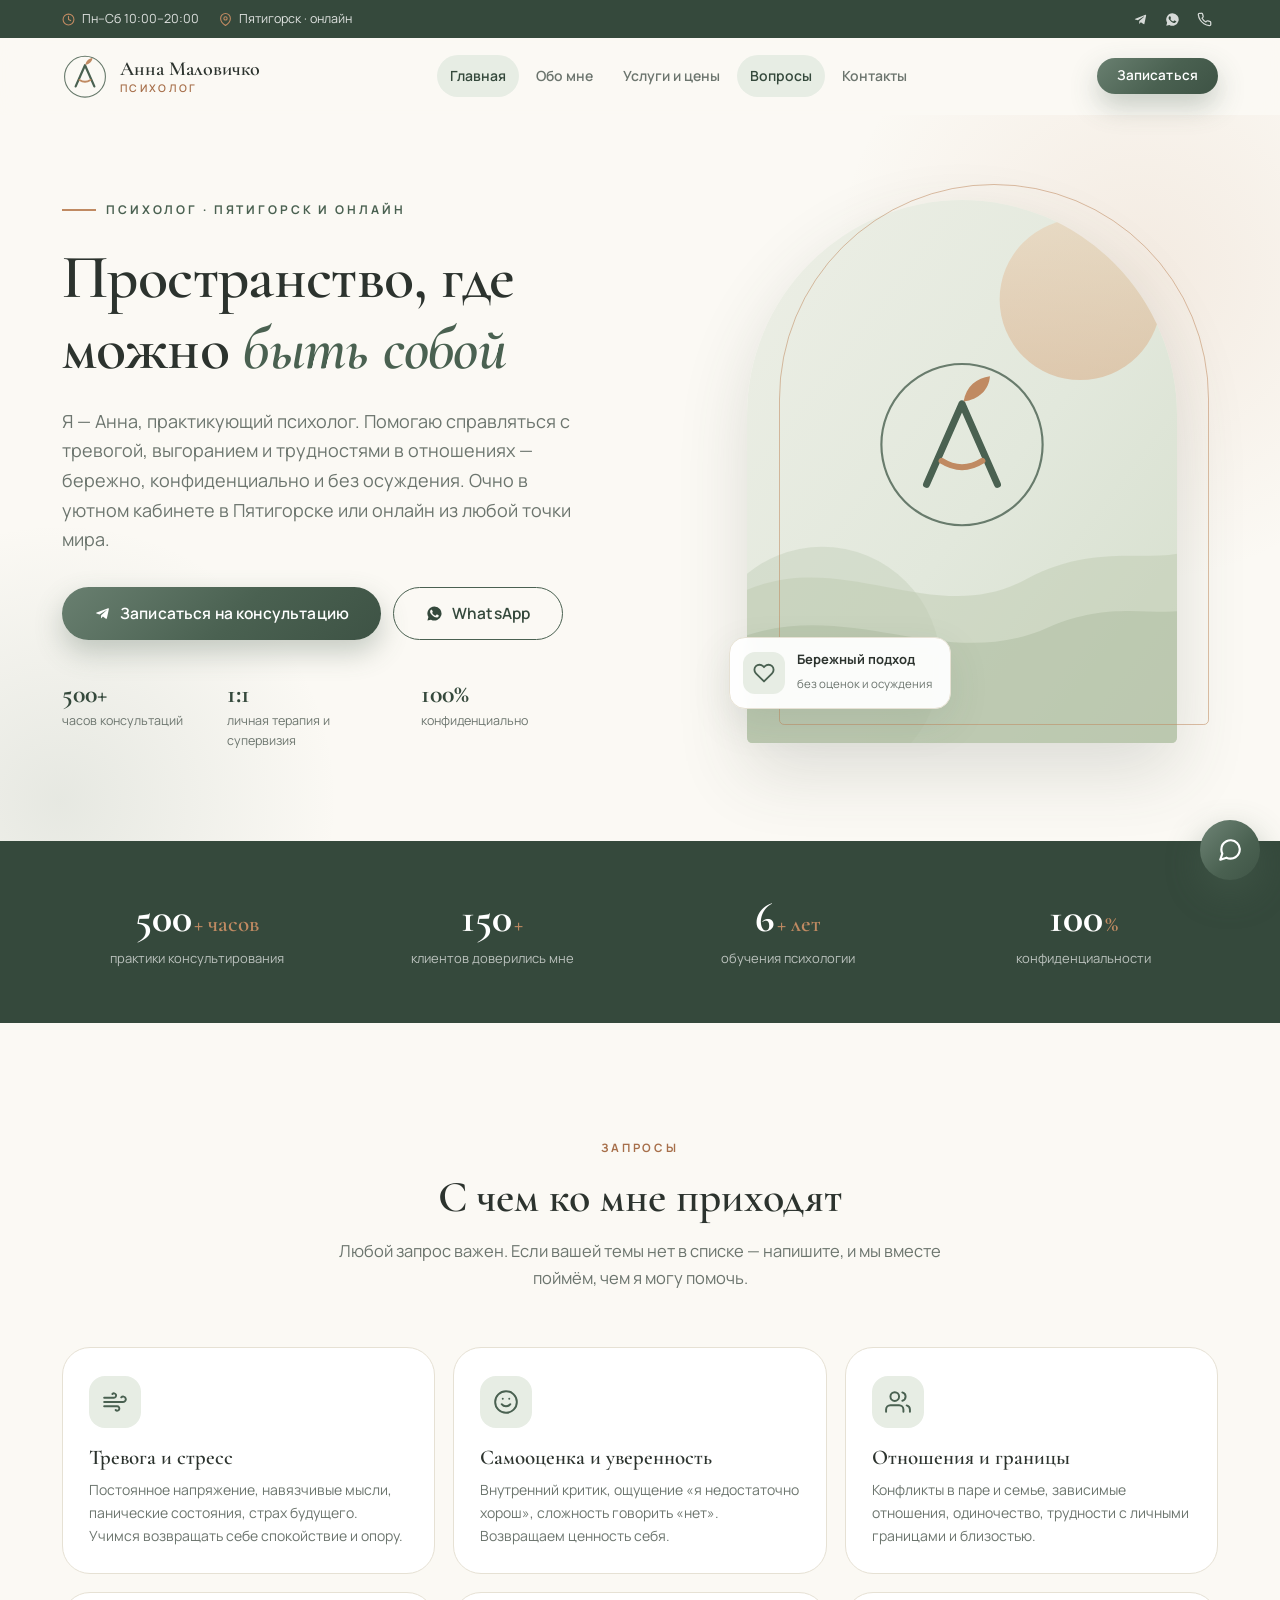
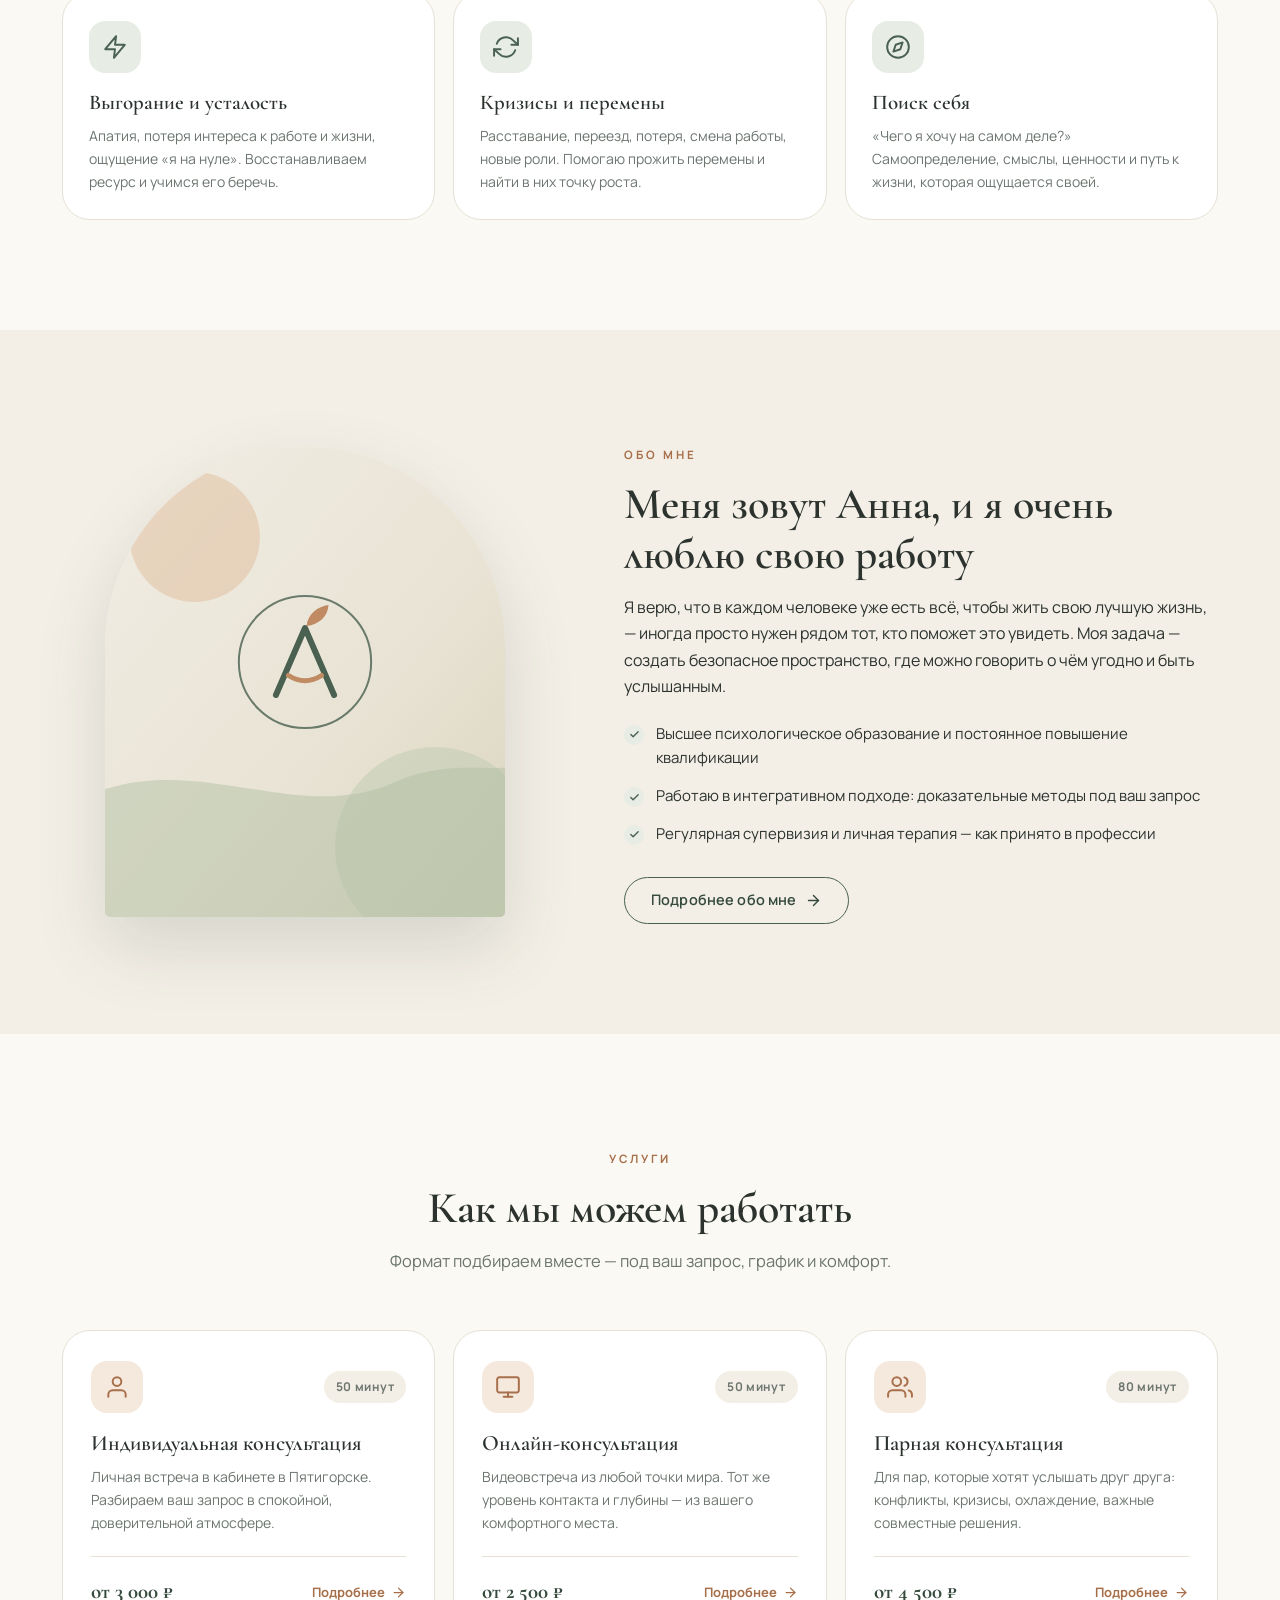
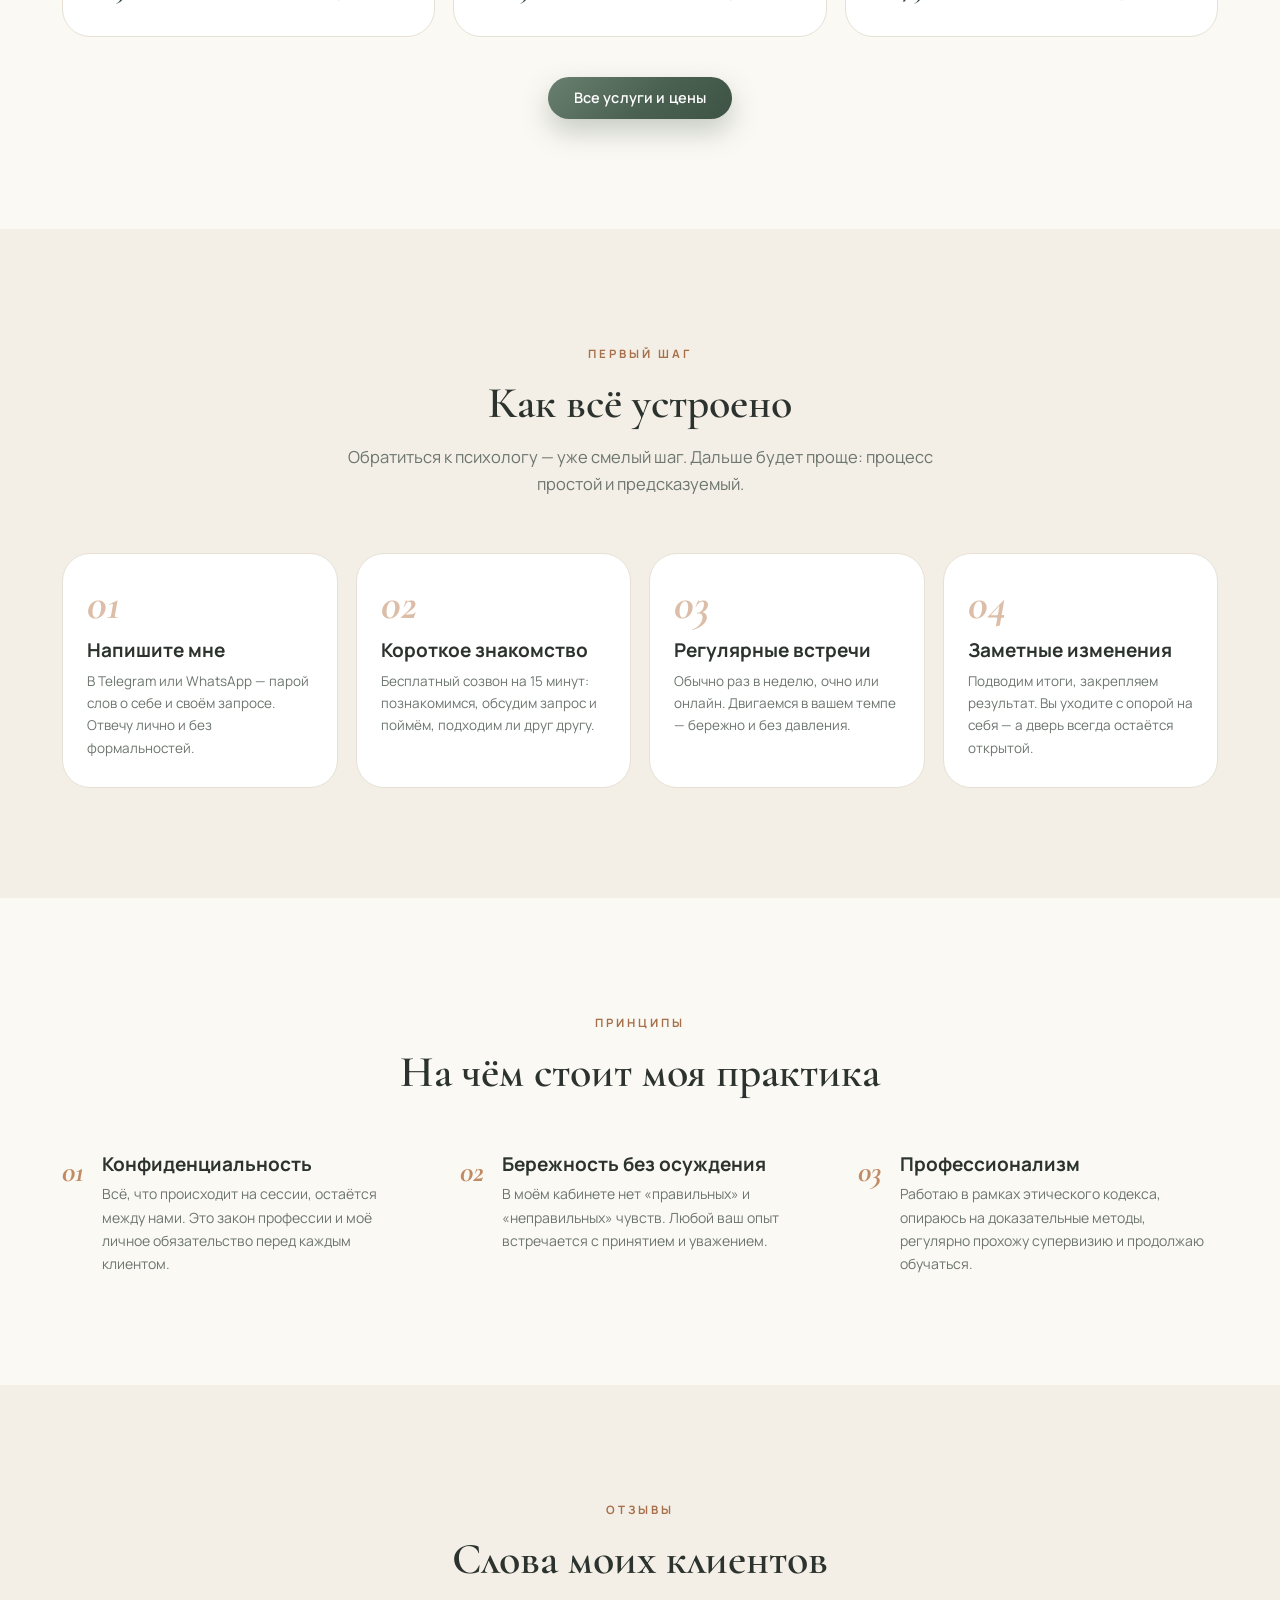
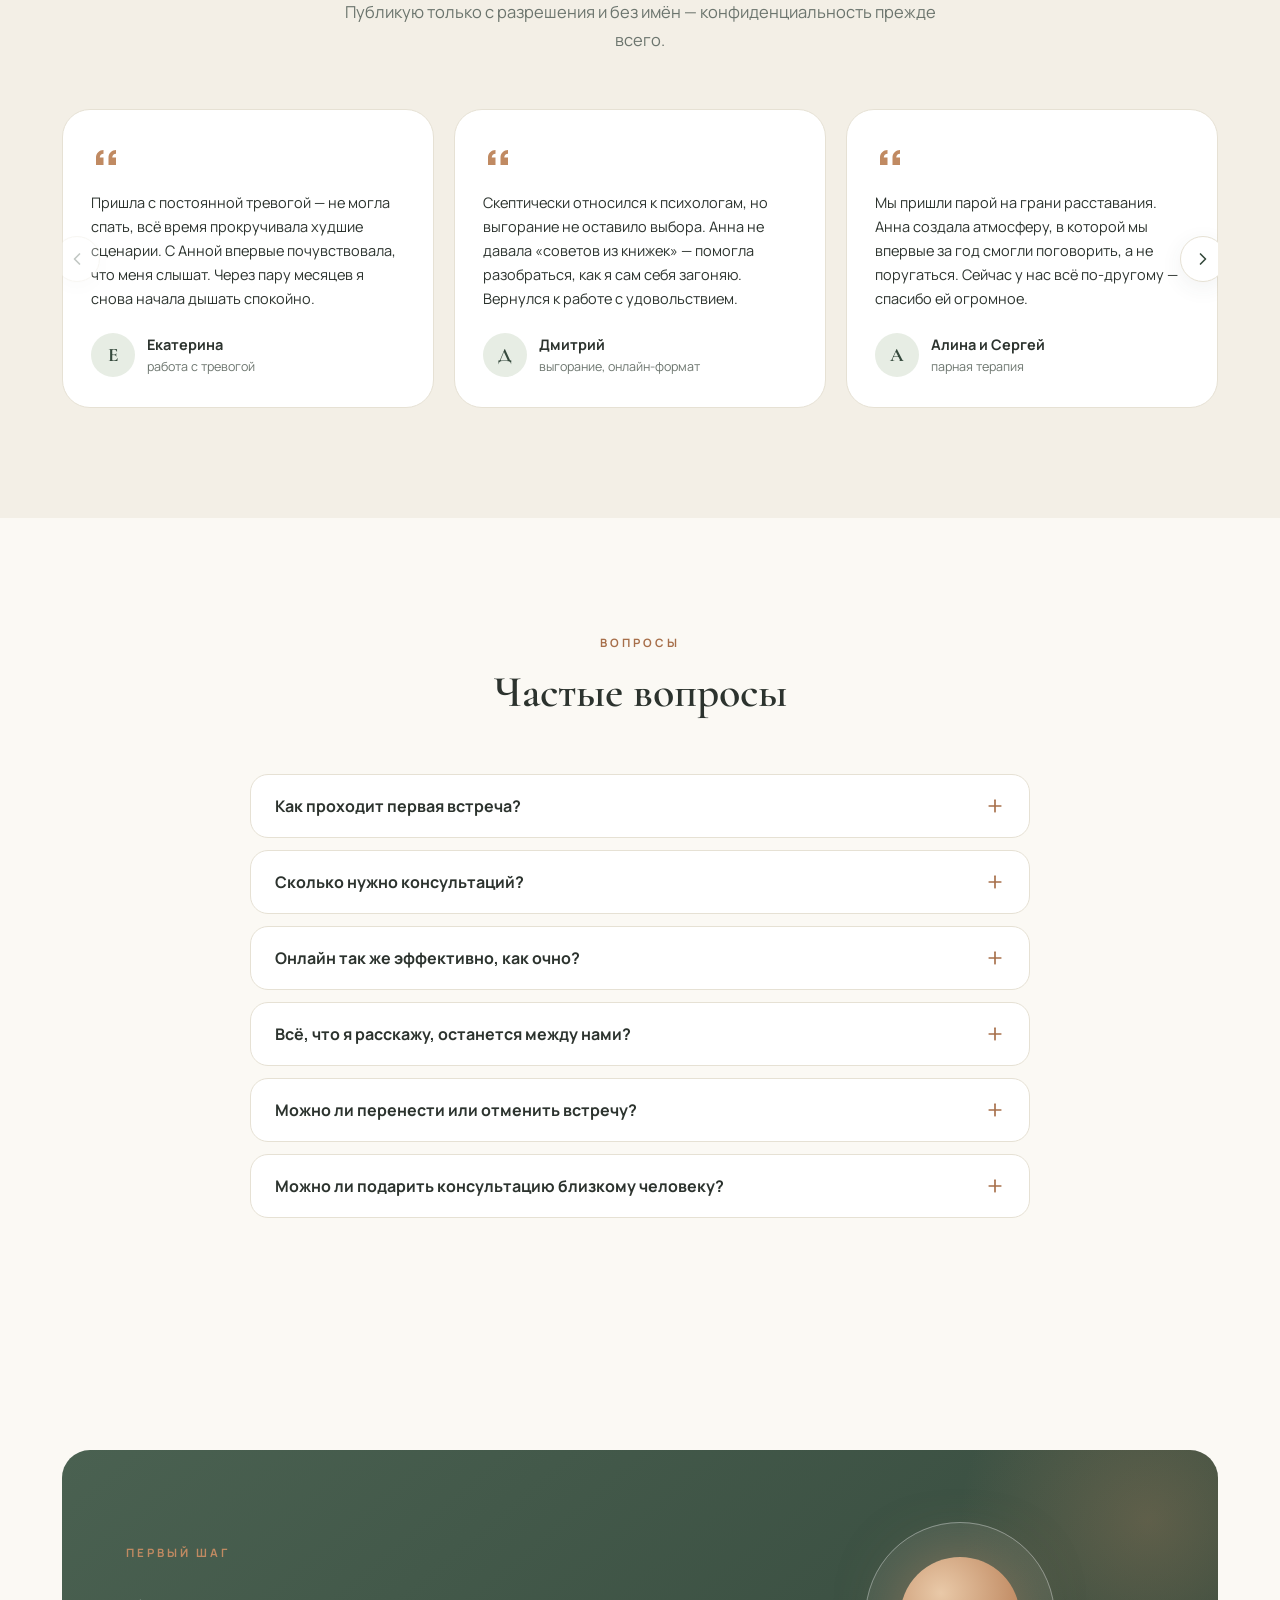
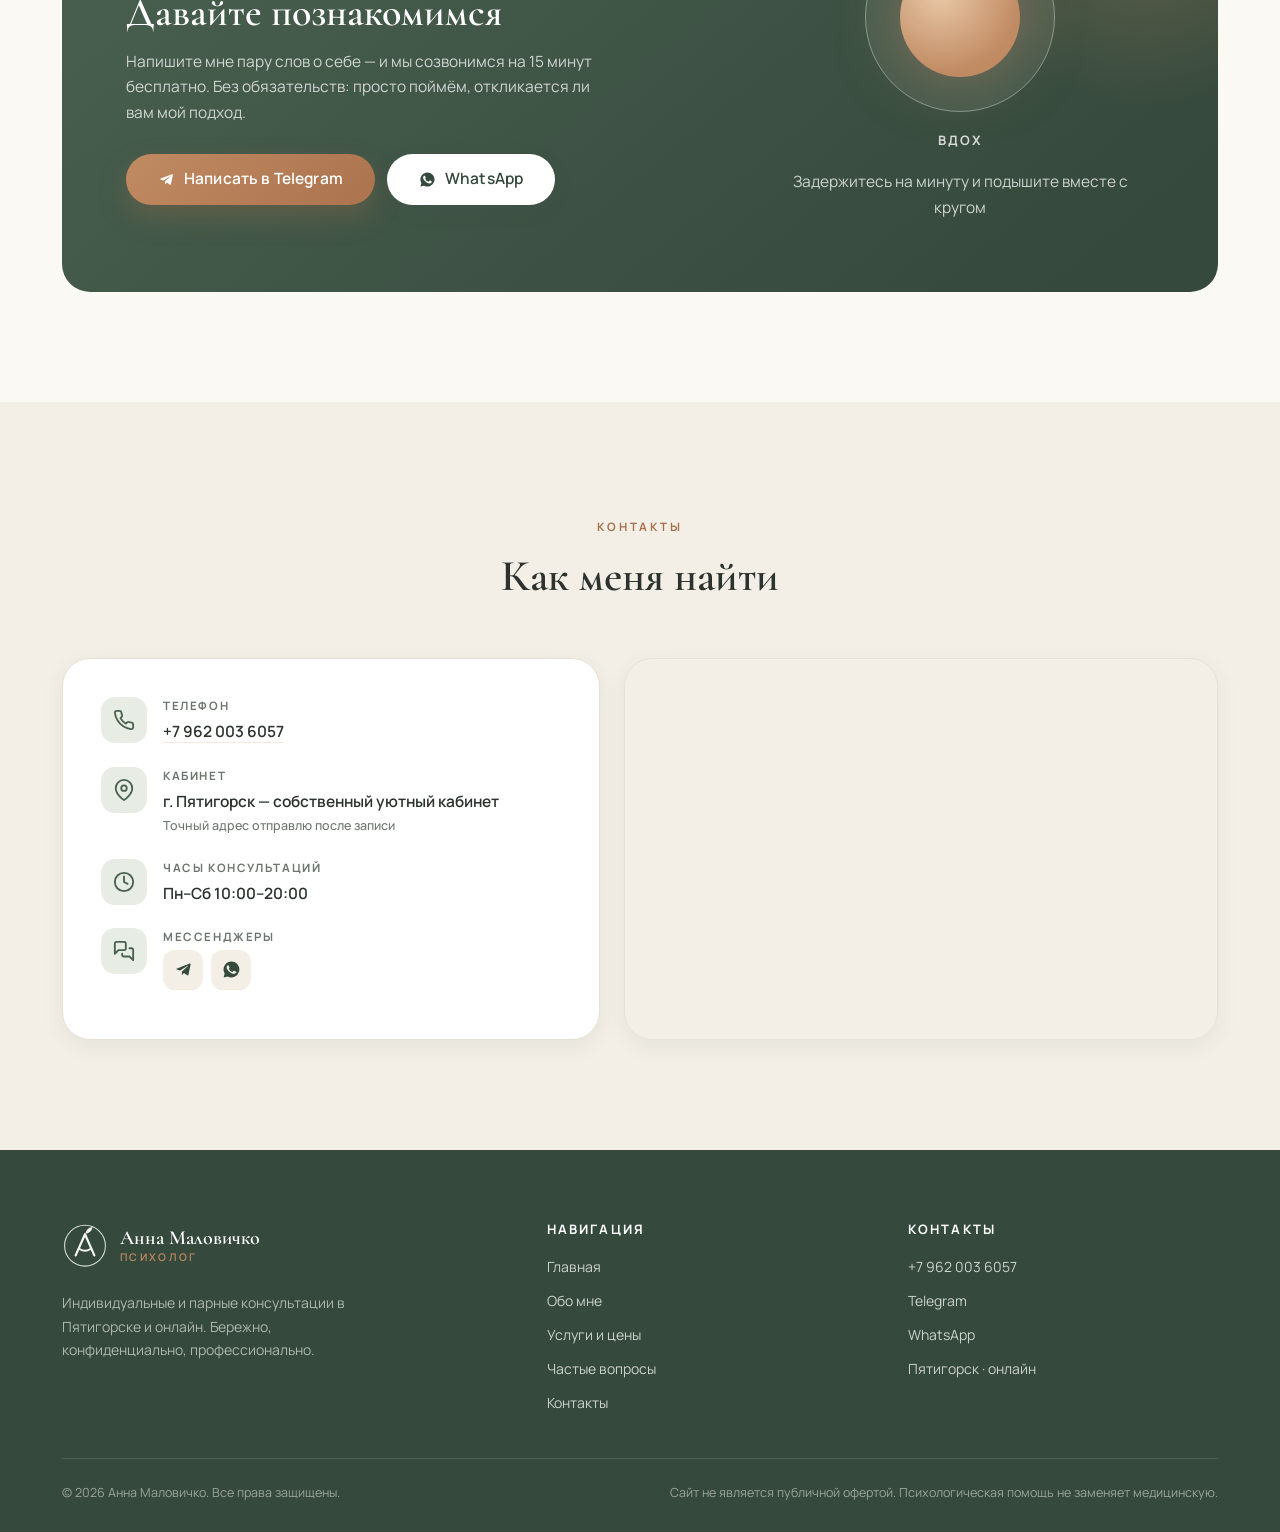
==== index.html @ d656ae67 "Сайт психолога Анны Маловичко: страницы, дизайн-система, подарочные сертификаты - Главная, «Обо мне»" ====
<!doctype html>
<html lang="ru">
<head>
  <meta charset="utf-8">
  <meta name="viewport" content="width=device-width, initial-scale=1, viewport-fit=cover">
  <meta name="theme-color" content="#35493C">
  <title>Анна Маловичко — психолог · Пятигорск и онлайн</title>
  <meta name="description" content="Психолог Анна Маловичко. Индивидуальные и парные консультации в Пятигорске и онлайн: тревога, стресс, самооценка, отношения, выгорание. Бережно, конфиденциально, без осуждения.">

  <link rel="icon" href="assets/img/logo-mark.svg" type="image/svg+xml">
  <link rel="apple-touch-icon" href="assets/img/logo-mark.svg">

  <meta property="og:type" content="website">
  <meta property="og:site_name" content="Анна Маловичко — психолог">
  <meta property="og:title" content="Анна Маловичко — психолог · Пятигорск и онлайн">
  <meta property="og:description" content="Пространство, где можно быть собой. Индивидуальные и парные консультации — очно в Пятигорске и онлайн.">
  <meta property="og:image" content="assets/img/og-cover.png">
  <meta property="og:locale" content="ru_RU">
  <meta name="twitter:card" content="summary_large_image">

  <link rel="preconnect" href="https://fonts.googleapis.com">
  <link rel="preconnect" href="https://fonts.gstatic.com" crossorigin>
  <link href="https://fonts.googleapis.com/css2?family=Cormorant+Garamond:ital,wght@0,400;0,500;0,600;0,700;1,500;1,600&family=Manrope:wght@400;500;600;700&display=swap" rel="stylesheet">

  <link rel="stylesheet" href="assets/css/styles.css">

  <script type="application/ld+json">
  {
    "@context": "https://schema.org",
    "@type": "Psychologist",
    "name": "Анна Маловичко — психолог",
    "description": "Психолог Анна Маловичко. Индивидуальные и парные консультации в Пятигорске и онлайн.",
    "telephone": "+79620036057",
    "address": { "@type": "PostalAddress", "addressLocality": "Пятигорск", "addressCountry": "RU" },
    "areaServed": ["Пятигорск", "Онлайн"],
    "sameAs": ["https://t.me/AnnaMalovichko"]
  }
  </script>
</head>
<body>

<!-- Topbar -->
<div class="topbar">
  <div class="container topbar__row">
    <div class="topbar__info">
      <span class="topbar__item">
        <svg viewBox="0 0 24 24" fill="none" stroke="currentColor" stroke-width="2" stroke-linecap="round" stroke-linejoin="round"><circle cx="12" cy="12" r="10"/><polyline points="12 6 12 12 16 14"/></svg>
        <span data-cfg="hours">Пн–Сб 10:00–20:00</span>
      </span>
      <span class="topbar__item">
        <svg viewBox="0 0 24 24" fill="none" stroke="currentColor" stroke-width="2" stroke-linecap="round" stroke-linejoin="round"><path d="M21 10c0 7-9 13-9 13S3 17 3 10a9 9 0 0 1 18 0z"/><circle cx="12" cy="10" r="3"/></svg>
        <span data-cfg="addressShort">Пятигорск · онлайн</span>
      </span>
    </div>
    <div class="topbar__socials">
      <a data-href="telegram" aria-label="Telegram" target="_blank" rel="noopener">
        <svg viewBox="0 0 24 24" fill="currentColor"><path d="M9.78 18.65l.28-4.23 7.68-6.92c.34-.31-.07-.46-.52-.19L7.74 13.3 3.64 12c-.88-.25-.89-.86.2-1.3l15.97-6.16c.73-.33 1.43.18 1.15 1.3l-2.72 12.81c-.19.91-.74 1.13-1.5.71L12.6 16.3l-1.99 1.93c-.23.23-.42.42-.83.42z"/></svg>
      </a>
      <a data-href="whatsapp" aria-label="WhatsApp" target="_blank" rel="noopener">
        <svg viewBox="0 0 24 24" fill="currentColor"><path d="M12 2a10 10 0 0 0-8.6 15.1L2 22l5-1.3A10 10 0 1 0 12 2zm5.4 14.1c-.2.7-1.3 1.3-1.9 1.4-.5.1-1.1.1-1.8-.1-.4-.1-1-.3-1.7-.6-2.9-1.3-4.8-4.2-5-4.4-.1-.2-1.2-1.6-1.2-3s.7-2.1 1-2.4c.2-.3.5-.3.7-.3h.5c.2 0 .4 0 .6.5.2.6.8 2 .9 2.1.1.2.1.3 0 .5-.1.2-.1.3-.3.5l-.4.5c-.1.1-.3.3-.1.6.2.3.8 1.3 1.7 2.1 1.2 1.1 2.2 1.4 2.5 1.5.3.2.5.1.7-.1.2-.2.8-.9 1-1.2.2-.3.4-.3.7-.2.3.1 1.9.9 2.2 1.1.3.2.5.2.6.4.1.1.1.7-.1 1.4z"/></svg>
      </a>
      <a data-href="phone" aria-label="Позвонить">
        <svg viewBox="0 0 24 24" fill="none" stroke="currentColor" stroke-width="2" stroke-linecap="round" stroke-linejoin="round"><path d="M22 16.92v3a2 2 0 0 1-2.18 2 19.79 19.79 0 0 1-8.63-3.07 19.5 19.5 0 0 1-6-6 19.79 19.79 0 0 1-3.07-8.67A2 2 0 0 1 4.11 2h3a2 2 0 0 1 2 1.72c.13.96.36 1.9.7 2.81a2 2 0 0 1-.45 2.11L8.09 9.91a16 16 0 0 0 6 6l1.27-1.27a2 2 0 0 1 2.11-.45c.91.34 1.85.57 2.81.7A2 2 0 0 1 22 16.92z"/></svg>
      </a>
    </div>
  </div>
</div>

<!-- Header -->
<header class="header">
  <div class="container header__row">
    <a class="brand" href="index.html" aria-label="Анна Маловичко — главная">
      <img class="brand__logo" src="assets/img/logo-mark.svg" alt="Логотип — монограмма А" width="46" height="46">
      <span class="brand__text">
        <span class="brand__name" data-cfg="psychologist.name">Анна Маловичко</span>
        <span class="brand__title" data-cfg="psychologist.title">Психолог</span>
      </span>
    </a>
    <nav class="nav" aria-label="Основная навигация">
      <a class="nav__link" href="index.html">Главная</a>
      <a class="nav__link" href="about.html">Обо мне</a>
      <a class="nav__link" href="services.html">Услуги и цены</a>
      <a class="nav__link" href="index.html#faq">Вопросы</a>
      <a class="nav__link" href="contacts.html">Контакты</a>
    </nav>
    <div class="header__cta">
      <a class="btn btn--primary btn--sm" data-href="telegram" target="_blank" rel="noopener">Записаться</a>
      <button class="burger" aria-label="Открыть меню" aria-expanded="false">
        <svg viewBox="0 0 24 24" fill="none" stroke="currentColor" stroke-width="2" stroke-linecap="round" stroke-linejoin="round"><line x1="3" y1="6" x2="21" y2="6"/><line x1="3" y1="12" x2="21" y2="12"/><line x1="3" y1="18" x2="21" y2="18"/></svg>
      </button>
    </div>
  </div>
</header>

<!-- Mobile menu -->
<aside class="mobile-menu" aria-label="Мобильное меню">
  <button class="mobile-menu__close" aria-label="Закрыть меню">
    <svg viewBox="0 0 24 24" fill="none" stroke="currentColor" stroke-width="2" stroke-linecap="round" stroke-linejoin="round"><line x1="18" y1="6" x2="6" y2="18"/><line x1="6" y1="6" x2="18" y2="18"/></svg>
  </button>
  <a class="mobile-menu__link" href="index.html">Главная <svg viewBox="0 0 24 24" fill="none" stroke="currentColor" stroke-width="2" stroke-linecap="round" stroke-linejoin="round"><polyline points="9 18 15 12 9 6"/></svg></a>
  <a class="mobile-menu__link" href="about.html">Обо мне <svg viewBox="0 0 24 24" fill="none" stroke="currentColor" stroke-width="2" stroke-linecap="round" stroke-linejoin="round"><polyline points="9 18 15 12 9 6"/></svg></a>
  <a class="mobile-menu__link" href="services.html">Услуги и цены <svg viewBox="0 0 24 24" fill="none" stroke="currentColor" stroke-width="2" stroke-linecap="round" stroke-linejoin="round"><polyline points="9 18 15 12 9 6"/></svg></a>
  <a class="mobile-menu__link" href="index.html#faq">Вопросы <svg viewBox="0 0 24 24" fill="none" stroke="currentColor" stroke-width="2" stroke-linecap="round" stroke-linejoin="round"><polyline points="9 18 15 12 9 6"/></svg></a>
  <a class="mobile-menu__link" href="contacts.html">Контакты <svg viewBox="0 0 24 24" fill="none" stroke="currentColor" stroke-width="2" stroke-linecap="round" stroke-linejoin="round"><polyline points="9 18 15 12 9 6"/></svg></a>
  <div class="mobile-menu__actions">
    <a class="btn btn--primary" data-href="telegram" target="_blank" rel="noopener">Написать в Telegram</a>
    <a class="btn btn--ghost" data-href="whatsapp" target="_blank" rel="noopener">Написать в WhatsApp</a>
  </div>
</aside>

<!-- HERO -->
<section class="hero">
  <div class="container hero__grid">
    <div class="hero__content reveal">
      <span class="hero__eyebrow">Психолог · Пятигорск и онлайн</span>
      <h1 class="hero__title">Пространство, где можно <em>быть собой</em></h1>
      <p class="hero__lead">Я — Анна, практикующий психолог. Помогаю справляться с тревогой, выгоранием и трудностями в отношениях — бережно, конфиденциально и без осуждения. Очно в уютном кабинете в Пятигорске или онлайн из любой точки мира.</p>
      <div class="hero__actions">
        <a class="btn btn--primary btn--lg" data-href="telegram" target="_blank" rel="noopener">
          <svg class="btn__icon" viewBox="0 0 24 24" fill="currentColor"><path d="M9.78 18.65l.28-4.23 7.68-6.92c.34-.31-.07-.46-.52-.19L7.74 13.3 3.64 12c-.88-.25-.89-.86.2-1.3l15.97-6.16c.73-.33 1.43.18 1.15 1.3l-2.72 12.81c-.19.91-.74 1.13-1.5.71L12.6 16.3l-1.99 1.93c-.23.23-.42.42-.83.42z"/></svg>
          Записаться на консультацию
        </a>
        <a class="btn btn--ghost btn--lg" data-href="whatsapp" target="_blank" rel="noopener">
          <svg class="btn__icon" viewBox="0 0 24 24" fill="currentColor"><path d="M12 2a10 10 0 0 0-8.6 15.1L2 22l5-1.3A10 10 0 1 0 12 2zm5.4 14.1c-.2.7-1.3 1.3-1.9 1.4-.5.1-1.1.1-1.8-.1-.4-.1-1-.3-1.7-.6-2.9-1.3-4.8-4.2-5-4.4-.1-.2-1.2-1.6-1.2-3s.7-2.1 1-2.4c.2-.3.5-.3.7-.3h.5c.2 0 .4 0 .6.5.2.6.8 2 .9 2.1.1.2.1.3 0 .5-.1.2-.1.3-.3.5l-.4.5c-.1.1-.3.3-.1.6.2.3.8 1.3 1.7 2.1 1.2 1.1 2.2 1.4 2.5 1.5.3.2.5.1.7-.1.2-.2.8-.9 1-1.2.2-.3.4-.3.7-.2.3.1 1.9.9 2.2 1.1.3.2.5.2.6.4.1.1.1.7-.1 1.4z"/></svg>
          WhatsApp
        </a>
      </div>
      <div class="hero__props">
        <div class="hero__prop"><strong>500+</strong><span>часов консультаций</span></div>
        <div class="hero__prop"><strong>1:1</strong><span>личная терапия и супервизия</span></div>
        <div class="hero__prop"><strong>100%</strong><span>конфиденциально</span></div>
      </div>
    </div>
    <div class="hero__photo reveal reveal--delay-2">
      <img src="assets/img/anna/hero.jpg" onerror="this.onerror=null;this.src='assets/img/anna/hero.svg'" alt="Психолог Анна Маловичко" loading="eager" fetchpriority="high" decoding="async">
      <div class="hero__badge">
        <span class="hero__badge-icon">
          <svg viewBox="0 0 24 24" fill="none" stroke="currentColor" stroke-width="2" stroke-linecap="round" stroke-linejoin="round"><path d="M20.84 4.61a5.5 5.5 0 0 0-7.78 0L12 5.67l-1.06-1.06a5.5 5.5 0 0 0-7.78 7.78l1.06 1.06L12 21.23l7.78-7.78 1.06-1.06a5.5 5.5 0 0 0 0-7.78z"/></svg>
        </span>
        <span class="hero__badge-text">
          <strong>Бережный подход</strong>
          <span>без оценок и осуждения</span>
        </span>
      </div>
    </div>
  </div>
</section>

<!-- Trust strip -->
<section class="trust">
  <div class="container trust__grid">
    <div class="trust__item reveal">
      <div class="trust__num"><span data-counter="500">0</span><small>+ часов</small></div>
      <div class="trust__label">практики консультирования</div>
    </div>
    <div class="trust__item reveal reveal--delay-1">
      <div class="trust__num"><span data-counter="150">0</span><small>+</small></div>
      <div class="trust__label">клиентов доверились мне</div>
    </div>
    <div class="trust__item reveal reveal--delay-2">
      <div class="trust__num"><span data-counter="6">0</span><small>+ лет</small></div>
      <div class="trust__label">обучения психологии</div>
    </div>
    <div class="trust__item reveal reveal--delay-3">
      <div class="trust__num"><span data-counter="100">0</span><small>%</small></div>
      <div class="trust__label">конфиденциальности</div>
    </div>
  </div>
</section>

<!-- С чем я работаю -->
<section class="section">
  <div class="container">
    <div class="section__head reveal">
      <span class="section__eyebrow">Запросы</span>
      <h2 class="section__title">С чем ко мне приходят</h2>
      <p class="section__lead">Любой запрос важен. Если вашей темы нет в списке — напишите, и мы вместе поймём, чем я могу помочь.</p>
    </div>
    <div class="topics">
      <div class="topic-card reveal">
        <span class="topic-card__icon">
          <svg viewBox="0 0 24 24" fill="none" stroke="currentColor" stroke-width="1.8" stroke-linecap="round" stroke-linejoin="round"><path d="M9.59 4.59A2 2 0 1 1 11 8H2m10.59 11.41A2 2 0 1 0 14 16H2m15.73-8.27A2.5 2.5 0 1 1 19.5 12H2"/></svg>
        </span>
        <h3 class="topic-card__title">Тревога и стресс</h3>
        <p class="topic-card__text">Постоянное напряжение, навязчивые мысли, панические состояния, страх будущего. Учимся возвращать себе спокойствие и опору.</p>
      </div>
      <div class="topic-card reveal reveal--delay-1">
        <span class="topic-card__icon">
          <svg viewBox="0 0 24 24" fill="none" stroke="currentColor" stroke-width="1.8" stroke-linecap="round" stroke-linejoin="round"><circle cx="12" cy="12" r="10"/><path d="M8 14s1.5 2 4 2 4-2 4-2"/><line x1="9" y1="9" x2="9.01" y2="9"/><line x1="15" y1="9" x2="15.01" y2="9"/></svg>
        </span>
        <h3 class="topic-card__title">Самооценка и уверенность</h3>
        <p class="topic-card__text">Внутренний критик, ощущение «я недостаточно хорош», сложность говорить «нет». Возвращаем ценность себя.</p>
      </div>
      <div class="topic-card reveal reveal--delay-2">
        <span class="topic-card__icon">
          <svg viewBox="0 0 24 24" fill="none" stroke="currentColor" stroke-width="1.8" stroke-linecap="round" stroke-linejoin="round"><path d="M17 21v-2a4 4 0 0 0-4-4H5a4 4 0 0 0-4 4v2"/><circle cx="9" cy="7" r="4"/><path d="M23 21v-2a4 4 0 0 0-3-3.87"/><path d="M16 3.13a4 4 0 0 1 0 7.75"/></svg>
        </span>
        <h3 class="topic-card__title">Отношения и границы</h3>
        <p class="topic-card__text">Конфликты в паре и семье, зависимые отношения, одиночество, трудности с личными границами и близостью.</p>
      </div>
      <div class="topic-card reveal">
        <span class="topic-card__icon">
          <svg viewBox="0 0 24 24" fill="none" stroke="currentColor" stroke-width="1.8" stroke-linecap="round" stroke-linejoin="round"><path d="M13 2 3 14h9l-1 8 10-12h-9l1-8z"/></svg>
        </span>
        <h3 class="topic-card__title">Выгорание и усталость</h3>
        <p class="topic-card__text">Апатия, потеря интереса к работе и жизни, ощущение «я на нуле». Восстанавливаем ресурс и учимся его беречь.</p>
      </div>
      <div class="topic-card reveal reveal--delay-1">
        <span class="topic-card__icon">
          <svg viewBox="0 0 24 24" fill="none" stroke="currentColor" stroke-width="1.8" stroke-linecap="round" stroke-linejoin="round"><polyline points="23 4 23 10 17 10"/><polyline points="1 20 1 14 7 14"/><path d="M3.51 9a9 9 0 0 1 14.85-3.36L23 10M1 14l4.64 4.36A9 9 0 0 0 20.49 15"/></svg>
        </span>
        <h3 class="topic-card__title">Кризисы и перемены</h3>
        <p class="topic-card__text">Расставание, переезд, потеря, смена работы, новые роли. Помогаю прожить перемены и найти в них точку роста.</p>
      </div>
      <div class="topic-card reveal reveal--delay-2">
        <span class="topic-card__icon">
          <svg viewBox="0 0 24 24" fill="none" stroke="currentColor" stroke-width="1.8" stroke-linecap="round" stroke-linejoin="round"><circle cx="12" cy="12" r="10"/><polygon points="16.24 7.76 14.12 14.12 7.76 16.24 9.88 9.88 16.24 7.76"/></svg>
        </span>
        <h3 class="topic-card__title">Поиск себя</h3>
        <p class="topic-card__text">«Чего я хочу на самом деле?» Самоопределение, смыслы, ценности и путь к жизни, которая ощущается своей.</p>
      </div>
    </div>
  </div>
</section>

<!-- About preview -->
<section class="section section--soft">
  <div class="container">
    <div class="about-preview__grid">
      <div class="about-preview__photo reveal">
        <img src="assets/img/anna/about.jpg" onerror="this.onerror=null;this.src='assets/img/anna/about.svg'" alt="Психолог Анна Маловичко" loading="lazy">
      </div>
      <div class="about-preview__content reveal reveal--delay-1">
        <span class="section__eyebrow">Обо мне</span>
        <h2 class="section__title mt-0">Меня зовут Анна, и я очень люблю свою работу</h2>
        <p>Я верю, что в каждом человеке уже есть всё, чтобы жить свою лучшую жизнь, — иногда просто нужен рядом тот, кто поможет это увидеть. Моя задача — создать безопасное пространство, где можно говорить о чём угодно и быть услышанным.</p>
        <ul class="about-preview__list">
          <li>Высшее психологическое образование и постоянное повышение квалификации</li>
          <li>Работаю в интегративном подходе: доказательные методы под ваш запрос</li>
          <li>Регулярная супервизия и личная терапия — как принято в профессии</li>
        </ul>
        <a class="btn btn--ghost" href="about.html">
          Подробнее обо мне
          <svg class="btn__icon" viewBox="0 0 24 24" fill="none" stroke="currentColor" stroke-width="2" stroke-linecap="round" stroke-linejoin="round"><line x1="5" y1="12" x2="19" y2="12"/><polyline points="12 5 19 12 12 19"/></svg>
        </a>
      </div>
    </div>
  </div>
</section>

<!-- Услуги (превью) -->
<section class="section">
  <div class="container">
    <div class="section__head reveal">
      <span class="section__eyebrow">Услуги</span>
      <h2 class="section__title">Как мы можем работать</h2>
      <p class="section__lead">Формат подбираем вместе — под ваш запрос, график и комфорт.</p>
    </div>
    <div class="services">
      <a class="service-card reveal" href="services.html#individual">
        <div class="service-card__top">
          <span class="service-card__icon">
            <svg viewBox="0 0 24 24" fill="none" stroke="currentColor" stroke-width="1.8" stroke-linecap="round" stroke-linejoin="round"><path d="M20 21v-2a4 4 0 0 0-4-4H8a4 4 0 0 0-4 4v2"/><circle cx="12" cy="7" r="4"/></svg>
          </span>
          <span class="service-card__dur">50 минут</span>
        </div>
        <h3 class="service-card__title">Индивидуальная консультация</h3>
        <p class="service-card__text">Личная встреча в кабинете в Пятигорске. Разбираем ваш запрос в спокойной, доверительной атмосфере.</p>
        <div class="service-card__meta">
          <span class="service-card__price">от <span data-cfg="prices.individual">3 000</span> ₽</span>
          <span class="service-card__more">Подробнее <svg viewBox="0 0 24 24" fill="none" stroke="currentColor" stroke-width="2" stroke-linecap="round" stroke-linejoin="round"><line x1="5" y1="12" x2="19" y2="12"/><polyline points="12 5 19 12 12 19"/></svg></span>
        </div>
      </a>
      <a class="service-card reveal reveal--delay-1" href="services.html#online">
        <div class="service-card__top">
          <span class="service-card__icon">
            <svg viewBox="0 0 24 24" fill="none" stroke="currentColor" stroke-width="1.8" stroke-linecap="round" stroke-linejoin="round"><rect x="2" y="3" width="20" height="14" rx="2"/><line x1="8" y1="21" x2="16" y2="21"/><line x1="12" y1="17" x2="12" y2="21"/></svg>
          </span>
          <span class="service-card__dur">50 минут</span>
        </div>
        <h3 class="service-card__title">Онлайн-консультация</h3>
        <p class="service-card__text">Видеовстреча из любой точки мира. Тот же уровень контакта и глубины — из вашего комфортного места.</p>
        <div class="service-card__meta">
          <span class="service-card__price">от <span data-cfg="prices.online">2 500</span> ₽</span>
          <span class="service-card__more">Подробнее <svg viewBox="0 0 24 24" fill="none" stroke="currentColor" stroke-width="2" stroke-linecap="round" stroke-linejoin="round"><line x1="5" y1="12" x2="19" y2="12"/><polyline points="12 5 19 12 12 19"/></svg></span>
        </div>
      </a>
      <a class="service-card reveal reveal--delay-2" href="services.html#couple">
        <div class="service-card__top">
          <span class="service-card__icon">
            <svg viewBox="0 0 24 24" fill="none" stroke="currentColor" stroke-width="1.8" stroke-linecap="round" stroke-linejoin="round"><path d="M17 21v-2a4 4 0 0 0-4-4H5a4 4 0 0 0-4 4v2"/><circle cx="9" cy="7" r="4"/><path d="M23 21v-2a4 4 0 0 0-3-3.87"/><path d="M16 3.13a4 4 0 0 1 0 7.75"/></svg>
          </span>
          <span class="service-card__dur">80 минут</span>
        </div>
        <h3 class="service-card__title">Парная консультация</h3>
        <p class="service-card__text">Для пар, которые хотят услышать друг друга: конфликты, кризисы, охлаждение, важные совместные решения.</p>
        <div class="service-card__meta">
          <span class="service-card__price">от <span data-cfg="prices.couple">4 500</span> ₽</span>
          <span class="service-card__more">Подробнее <svg viewBox="0 0 24 24" fill="none" stroke="currentColor" stroke-width="2" stroke-linecap="round" stroke-linejoin="round"><line x1="5" y1="12" x2="19" y2="12"/><polyline points="12 5 19 12 12 19"/></svg></span>
        </div>
      </a>
    </div>
    <p class="text-center" style="margin-top: 40px;">
      <a class="btn btn--primary" href="services.html">Все услуги и цены</a>
    </p>
  </div>
</section>

<!-- Как проходит работа -->
<section class="section section--soft">
  <div class="container">
    <div class="section__head reveal">
      <span class="section__eyebrow">Первый шаг</span>
      <h2 class="section__title">Как всё устроено</h2>
      <p class="section__lead">Обратиться к психологу — уже смелый шаг. Дальше будет проще: процесс простой и предсказуемый.</p>
    </div>
    <div class="steps">
      <div class="step reveal">
        <div class="step__num">01</div>
        <h3 class="step__title">Напишите мне</h3>
        <p class="step__text">В Telegram или WhatsApp — парой слов о себе и своём запросе. Отвечу лично и без формальностей.</p>
      </div>
      <div class="step reveal reveal--delay-1">
        <div class="step__num">02</div>
        <h3 class="step__title">Короткое знакомство</h3>
        <p class="step__text">Бесплатный созвон на 15 минут: познакомимся, обсудим запрос и поймём, подходим ли друг другу.</p>
      </div>
      <div class="step reveal reveal--delay-2">
        <div class="step__num">03</div>
        <h3 class="step__title">Регулярные встречи</h3>
        <p class="step__text">Обычно раз в неделю, очно или онлайн. Двигаемся в вашем темпе — бережно и без давления.</p>
      </div>
      <div class="step reveal reveal--delay-3">
        <div class="step__num">04</div>
        <h3 class="step__title">Заметные изменения</h3>
        <p class="step__text">Подводим итоги, закрепляем результат. Вы уходите с опорой на себя — а дверь всегда остаётся открытой.</p>
      </div>
    </div>
  </div>
</section>

<!-- Принципы -->
<section class="section">
  <div class="container">
    <div class="section__head reveal">
      <span class="section__eyebrow">Принципы</span>
      <h2 class="section__title">На чём стоит моя практика</h2>
    </div>
    <div class="why">
      <div class="why-item reveal">
        <div class="why-item__num">01</div>
        <div>
          <h3 class="why-item__title">Конфиденциальность</h3>
          <p class="why-item__text">Всё, что происходит на сессии, остаётся между нами. Это закон профессии и моё личное обязательство перед каждым клиентом.</p>
        </div>
      </div>
      <div class="why-item reveal reveal--delay-1">
        <div class="why-item__num">02</div>
        <div>
          <h3 class="why-item__title">Бережность без осуждения</h3>
          <p class="why-item__text">В моём кабинете нет «правильных» и «неправильных» чувств. Любой ваш опыт встречается с принятием и уважением.</p>
        </div>
      </div>
      <div class="why-item reveal reveal--delay-2">
        <div class="why-item__num">03</div>
        <div>
          <h3 class="why-item__title">Профессионализм</h3>
          <p class="why-item__text">Работаю в рамках этического кодекса, опираюсь на доказательные методы, регулярно прохожу супервизию и продолжаю обучаться.</p>
        </div>
      </div>
    </div>
  </div>
</section>

<!-- Отзывы -->
<section class="section section--soft">
  <div class="container">
    <div class="section__head reveal">
      <span class="section__eyebrow">Отзывы</span>
      <h2 class="section__title">Слова моих клиентов</h2>
      <p class="section__lead">Публикую только с разрешения и без имён — конфиденциальность прежде всего.</p>
    </div>
    <div class="reviews-wrap">
      <button class="reviews-arrow reviews-arrow--prev" type="button" aria-label="Предыдущий отзыв">
        <svg viewBox="0 0 24 24" fill="none" stroke="currentColor" stroke-width="2" stroke-linecap="round" stroke-linejoin="round"><polyline points="15 18 9 12 15 6"/></svg>
      </button>
      <button class="reviews-arrow reviews-arrow--next" type="button" aria-label="Следующий отзыв">
        <svg viewBox="0 0 24 24" fill="none" stroke="currentColor" stroke-width="2" stroke-linecap="round" stroke-linejoin="round"><polyline points="9 18 15 12 9 6"/></svg>
      </button>
      <div class="reviews">
        <article class="review reveal">
          <div class="review__quote"><svg viewBox="0 0 24 24" fill="currentColor"><path d="M10 8c-3.3 0-6 2.7-6 6v6h6v-6H7c0-1.7 1.3-3 3-3V8zm10 0c-3.3 0-6 2.7-6 6v6h6v-6h-3c0-1.7 1.3-3 3-3V8z"/></svg></div>
          <p class="review__text">Пришла с постоянной тревогой — не могла спать, всё время прокручивала худшие сценарии. С Анной впервые почувствовала, что меня слышат. Через пару месяцев я снова начала дышать спокойно.</p>
          <div class="review__author">
            <span class="review__avatar">Е</span>
            <div>
              <div class="review__name">Екатерина</div>
              <div class="review__meta">работа с тревогой</div>
            </div>
          </div>
        </article>
        <article class="review reveal reveal--delay-1">
          <div class="review__quote"><svg viewBox="0 0 24 24" fill="currentColor"><path d="M10 8c-3.3 0-6 2.7-6 6v6h6v-6H7c0-1.7 1.3-3 3-3V8zm10 0c-3.3 0-6 2.7-6 6v6h6v-6h-3c0-1.7 1.3-3 3-3V8z"/></svg></div>
          <p class="review__text">Скептически относился к психологам, но выгорание не оставило выбора. Анна не давала «советов из книжек» — помогла разобраться, как я сам себя загоняю. Вернулся к работе с удовольствием.</p>
          <div class="review__author">
            <span class="review__avatar">Д</span>
            <div>
              <div class="review__name">Дмитрий</div>
              <div class="review__meta">выгорание, онлайн-формат</div>
            </div>
          </div>
        </article>
        <article class="review reveal reveal--delay-2">
          <div class="review__quote"><svg viewBox="0 0 24 24" fill="currentColor"><path d="M10 8c-3.3 0-6 2.7-6 6v6h6v-6H7c0-1.7 1.3-3 3-3V8zm10 0c-3.3 0-6 2.7-6 6v6h6v-6h-3c0-1.7 1.3-3 3-3V8z"/></svg></div>
          <p class="review__text">Мы пришли парой на грани расставания. Анна создала атмосферу, в которой мы впервые за год смогли поговорить, а не поругаться. Сейчас у нас всё по-другому — спасибо ей огромное.</p>
          <div class="review__author">
            <span class="review__avatar">А</span>
            <div>
              <div class="review__name">Алина и Сергей</div>
              <div class="review__meta">парная терапия</div>
            </div>
          </div>
        </article>
        <article class="review">
          <div class="review__quote"><svg viewBox="0 0 24 24" fill="currentColor"><path d="M10 8c-3.3 0-6 2.7-6 6v6h6v-6H7c0-1.7 1.3-3 3-3V8zm10 0c-3.3 0-6 2.7-6 6v6h6v-6h-3c0-1.7 1.3-3 3-3V8z"/></svg></div>
          <p class="review__text">После переезда в другой город чувствовала себя потерянной. Онлайн-сессии с Анной стали моей опорой: тепло, бережно и при этом очень по делу. Рекомендую всем, кто сомневается.</p>
          <div class="review__author">
            <span class="review__avatar">М</span>
            <div>
              <div class="review__name">Мария</div>
              <div class="review__meta">кризис перемен</div>
            </div>
          </div>
        </article>
        <article class="review">
          <div class="review__quote"><svg viewBox="0 0 24 24" fill="currentColor"><path d="M10 8c-3.3 0-6 2.7-6 6v6h6v-6H7c0-1.7 1.3-3 3-3V8zm10 0c-3.3 0-6 2.7-6 6v6h6v-6h-3c0-1.7 1.3-3 3-3V8z"/></svg></div>
          <p class="review__text">Всю жизнь считала себя «недостаточно хорошей». С Анной мы разобрали, откуда это, и я впервые попробовала относиться к себе по-доброму. Это меняет всё — от работы до отношений.</p>
          <div class="review__author">
            <span class="review__avatar">О</span>
            <div>
              <div class="review__name">Ольга</div>
              <div class="review__meta">самооценка</div>
            </div>
          </div>
        </article>
      </div>
    </div>
  </div>
</section>

<!-- FAQ -->
<section class="section" id="faq">
  <div class="container">
    <div class="section__head reveal">
      <span class="section__eyebrow">Вопросы</span>
      <h2 class="section__title">Частые вопросы</h2>
    </div>
    <div class="faq reveal">
      <div class="faq-item">
        <button class="faq-item__head" aria-expanded="false">
          Как проходит первая встреча?
          <svg viewBox="0 0 24 24" fill="none" stroke="currentColor" stroke-width="2" stroke-linecap="round"><line x1="12" y1="5" x2="12" y2="19"/><line x1="5" y1="12" x2="19" y2="12"/></svg>
        </button>
        <div class="faq-item__body"><div class="faq-item__body-inner">Первая встреча — это знакомство. Вы рассказываете о том, что вас привело, в комфортном для вас темпе; я задаю вопросы, чтобы лучше понять ситуацию. В конце мы вместе определяем цель работы и договариваемся о формате. Ничего «делать» или готовиться заранее не нужно.</div></div>
      </div>
      <div class="faq-item">
        <button class="faq-item__head" aria-expanded="false">
          Сколько нужно консультаций?
          <svg viewBox="0 0 24 24" fill="none" stroke="currentColor" stroke-width="2" stroke-linecap="round"><line x1="12" y1="5" x2="12" y2="19"/><line x1="5" y1="12" x2="19" y2="12"/></svg>
        </button>
        <div class="faq-item__body"><div class="faq-item__body-inner">Зависит от запроса. Точечный вопрос иногда решается за 3–5 встреч, глубокая работа с самооценкой или отношениями занимает больше времени. После первой встречи я честно скажу, как вижу маршрут, — и мы будем сверяться по ходу работы.</div></div>
      </div>
      <div class="faq-item">
        <button class="faq-item__head" aria-expanded="false">
          Онлайн так же эффективно, как очно?
          <svg viewBox="0 0 24 24" fill="none" stroke="currentColor" stroke-width="2" stroke-linecap="round"><line x1="12" y1="5" x2="12" y2="19"/><line x1="5" y1="12" x2="19" y2="12"/></svg>
        </button>
        <div class="faq-item__body"><div class="faq-item__body-inner">Да. Исследования показывают, что онлайн-терапия по эффективности сопоставима с очной. Главное — стабильная связь и место, где вас никто не потревожит 50 минут. Многие мои клиенты работают со мной онлайн из других городов и стран.</div></div>
      </div>
      <div class="faq-item">
        <button class="faq-item__head" aria-expanded="false">
          Всё, что я расскажу, останется между нами?
          <svg viewBox="0 0 24 24" fill="none" stroke="currentColor" stroke-width="2" stroke-linecap="round"><line x1="12" y1="5" x2="12" y2="19"/><line x1="5" y1="12" x2="19" y2="12"/></svg>
        </button>
        <div class="faq-item__body"><div class="faq-item__body-inner">Да, полностью. Конфиденциальность — базовый принцип моей работы: я не обсуждаю клиентов, не подтверждаю сам факт работы с конкретным человеком и храню любые записи так, чтобы доступ к ним был только у меня.</div></div>
      </div>
      <div class="faq-item">
        <button class="faq-item__head" aria-expanded="false">
          Можно ли перенести или отменить встречу?
          <svg viewBox="0 0 24 24" fill="none" stroke="currentColor" stroke-width="2" stroke-linecap="round"><line x1="12" y1="5" x2="12" y2="19"/><line x1="5" y1="12" x2="19" y2="12"/></svg>
        </button>
        <div class="faq-item__body"><div class="faq-item__body-inner">Конечно — жизнь бывает разной. Прошу предупреждать о переносе не позднее чем за 24 часа: тогда встреча переносится без оплаты. При более поздней отмене сессия оплачивается — это честно по отношению к другим клиентам и времени работы.</div></div>
      </div>
      <div class="faq-item">
        <button class="faq-item__head" aria-expanded="false">
          Можно ли подарить консультацию близкому человеку?
          <svg viewBox="0 0 24 24" fill="none" stroke="currentColor" stroke-width="2" stroke-linecap="round"><line x1="12" y1="5" x2="12" y2="19"/><line x1="5" y1="12" x2="19" y2="12"/></svg>
        </button>
        <div class="faq-item__body"><div class="faq-item__body-inner">Да! У меня есть красивые подарочные сертификаты на любую сумму — с именным поздравлением и анимацией под повод. Забота о себе — один из самых тёплых подарков. Напишите мне в <a data-href="telegram" target="_blank" rel="noopener">Telegram</a>, и я всё оформлю.</div></div>
      </div>
    </div>
  </div>
</section>

<!-- CTA + дыхание -->
<section class="section">
  <div class="container">
    <div class="cta-banner reveal">
      <div>
        <span class="section__eyebrow section__eyebrow--light">Первый шаг</span>
        <h2>Давайте познакомимся</h2>
        <p>Напишите мне пару слов о себе — и мы созвонимся на 15 минут бесплатно. Без обязательств: просто поймём, откликается ли вам мой подход.</p>
        <div class="cta-banner__actions">
          <a class="btn btn--accent btn--lg" data-href="telegram" target="_blank" rel="noopener">
            <svg class="btn__icon" viewBox="0 0 24 24" fill="currentColor"><path d="M9.78 18.65l.28-4.23 7.68-6.92c.34-.31-.07-.46-.52-.19L7.74 13.3 3.64 12c-.88-.25-.89-.86.2-1.3l15.97-6.16c.73-.33 1.43.18 1.15 1.3l-2.72 12.81c-.19.91-.74 1.13-1.5.71L12.6 16.3l-1.99 1.93c-.23.23-.42.42-.83.42z"/></svg>
            Написать в Telegram
          </a>
          <a class="btn btn--light btn--lg" data-href="whatsapp" target="_blank" rel="noopener">
            <svg class="btn__icon" viewBox="0 0 24 24" fill="currentColor"><path d="M12 2a10 10 0 0 0-8.6 15.1L2 22l5-1.3A10 10 0 1 0 12 2zm5.4 14.1c-.2.7-1.3 1.3-1.9 1.4-.5.1-1.1.1-1.8-.1-.4-.1-1-.3-1.7-.6-2.9-1.3-4.8-4.2-5-4.4-.1-.2-1.2-1.6-1.2-3s.7-2.1 1-2.4c.2-.3.5-.3.7-.3h.5c.2 0 .4 0 .6.5.2.6.8 2 .9 2.1.1.2.1.3 0 .5-.1.2-.1.3-.3.5l-.4.5c-.1.1-.3.3-.1.6.2.3.8 1.3 1.7 2.1 1.2 1.1 2.2 1.4 2.5 1.5.3.2.5.1.7-.1.2-.2.8-.9 1-1.2.2-.3.4-.3.7-.2.3.1 1.9.9 2.2 1.1.3.2.5.2.6.4.1.1.1.7-.1 1.4z"/></svg>
            WhatsApp
          </a>
        </div>
      </div>
      <div class="breath" aria-hidden="true">
        <div class="breath__circle"><div class="breath__core"></div></div>
        <div class="breath__label">вдох</div>
        <p class="breath__hint">Задержитесь на минуту и подышите вместе с кругом</p>
      </div>
    </div>
  </div>
</section>

<!-- Контакты-блок -->
<section class="section section--soft">
  <div class="container">
    <div class="section__head reveal">
      <span class="section__eyebrow">Контакты</span>
      <h2 class="section__title">Как меня найти</h2>
    </div>
    <div class="contact-grid">
      <div class="contact-card reveal">
        <ul class="contact-list">
          <li>
            <span class="contact-list__icon"><svg viewBox="0 0 24 24" fill="none" stroke="currentColor" stroke-width="2" stroke-linecap="round" stroke-linejoin="round"><path d="M22 16.92v3a2 2 0 0 1-2.18 2 19.79 19.79 0 0 1-8.63-3.07 19.5 19.5 0 0 1-6-6 19.79 19.79 0 0 1-3.07-8.67A2 2 0 0 1 4.11 2h3a2 2 0 0 1 2 1.72 12.84 12.84 0 0 0 .7 2.81 2 2 0 0 1-.45 2.11L8.09 9.91a16 16 0 0 0 6 6l1.27-1.27a2 2 0 0 1 2.11-.45 12.84 12.84 0 0 0 2.81.7A2 2 0 0 1 22 16.92z"/></svg></span>
            <div>
              <div class="contact-list__label">Телефон</div>
              <div class="contact-list__value"><a data-href="phone"><span data-cfg="phone">+7 962 003 6057</span></a></div>
            </div>
          </li>
          <li>
            <span class="contact-list__icon"><svg viewBox="0 0 24 24" fill="none" stroke="currentColor" stroke-width="2" stroke-linecap="round" stroke-linejoin="round"><path d="M21 10c0 7-9 13-9 13S3 17 3 10a9 9 0 0 1 18 0z"/><circle cx="12" cy="10" r="3"/></svg></span>
            <div>
              <div class="contact-list__label">Кабинет</div>
              <div class="contact-list__value" data-cfg="address">г. Пятигорск — собственный уютный кабинет</div>
              <div class="contact-list__note" data-cfg="addressNote">Точный адрес отправлю после записи</div>
            </div>
          </li>
          <li>
            <span class="contact-list__icon"><svg viewBox="0 0 24 24" fill="none" stroke="currentColor" stroke-width="2" stroke-linecap="round" stroke-linejoin="round"><circle cx="12" cy="12" r="10"/><polyline points="12 6 12 12 16 14"/></svg></span>
            <div>
              <div class="contact-list__label">Часы консультаций</div>
              <div class="contact-list__value" data-cfg="hours">Пн–Сб 10:00–20:00</div>
            </div>
          </li>
          <li>
            <span class="contact-list__icon"><svg viewBox="0 0 24 24" fill="none" stroke="currentColor" stroke-width="2" stroke-linecap="round" stroke-linejoin="round"><path d="M14 9a2 2 0 0 1-2 2H6l-4 4V4a2 2 0 0 1 2-2h8a2 2 0 0 1 2 2z"/><path d="M18 9h2a2 2 0 0 1 2 2v11l-4-4h-6a2 2 0 0 1-2-2v-1"/></svg></span>
            <div>
              <div class="contact-list__label">Мессенджеры</div>
              <div class="contact-list__value socials-inline">
                <a data-href="telegram" aria-label="Telegram" target="_blank" rel="noopener"><svg viewBox="0 0 24 24" fill="currentColor"><path d="M9.78 18.65l.28-4.23 7.68-6.92c.34-.31-.07-.46-.52-.19L7.74 13.3 3.64 12c-.88-.25-.89-.86.2-1.3l15.97-6.16c.73-.33 1.43.18 1.15 1.3l-2.72 12.81c-.19.91-.74 1.13-1.5.71L12.6 16.3l-1.99 1.93c-.23.23-.42.42-.83.42z"/></svg></a>
                <a data-href="whatsapp" aria-label="WhatsApp" target="_blank" rel="noopener"><svg viewBox="0 0 24 24" fill="currentColor"><path d="M12 2a10 10 0 0 0-8.6 15.1L2 22l5-1.3A10 10 0 1 0 12 2zm5.4 14.1c-.2.7-1.3 1.3-1.9 1.4-.5.1-1.1.1-1.8-.1-.4-.1-1-.3-1.7-.6-2.9-1.3-4.8-4.2-5-4.4-.1-.2-1.2-1.6-1.2-3s.7-2.1 1-2.4c.2-.3.5-.3.7-.3h.5c.2 0 .4 0 .6.5.2.6.8 2 .9 2.1.1.2.1.3 0 .5-.1.2-.1.3-.3.5l-.4.5c-.1.1-.3.3-.1.6.2.3.8 1.3 1.7 2.1 1.2 1.1 2.2 1.4 2.5 1.5.3.2.5.1.7-.1.2-.2.8-.9 1-1.2.2-.3.4-.3.7-.2.3.1 1.9.9 2.2 1.1.3.2.5.2.6.4.1.1.1.7-.1 1.4z"/></svg></a>
              </div>
            </div>
          </li>
        </ul>
      </div>
      <div class="map-wrap reveal reveal--delay-1">
        <iframe id="map-frame" loading="lazy" referrerpolicy="no-referrer-when-downgrade" title="Карта — Пятигорск"></iframe>
      </div>
    </div>
  </div>
</section>

<!-- Footer -->
<footer class="footer">
  <div class="container">
    <div class="footer__grid">
      <div class="footer__brand">
        <a class="brand" href="index.html">
          <img class="brand__logo" src="assets/img/logo-mark.svg" alt="Логотип — монограмма А" width="46" height="46">
          <span class="brand__text">
            <span class="brand__name" data-cfg="psychologist.name">Анна Маловичко</span>
            <span class="brand__title" data-cfg="psychologist.title">Психолог</span>
          </span>
        </a>
        <p>Индивидуальные и парные консультации в Пятигорске и онлайн. Бережно, конфиденциально, профессионально.</p>
      </div>
      <div class="footer__col">
        <h4>Навигация</h4>
        <ul class="footer__list">
          <li><a href="index.html">Главная</a></li>
          <li><a href="about.html">Обо мне</a></li>
          <li><a href="services.html">Услуги и цены</a></li>
          <li><a href="index.html#faq">Частые вопросы</a></li>
          <li><a href="contacts.html">Контакты</a></li>
        </ul>
      </div>
      <div class="footer__col">
        <h4>Контакты</h4>
        <ul class="footer__list">
          <li><a data-href="phone"><span data-cfg="phone">+7 962 003 6057</span></a></li>
          <li><a data-href="telegram" target="_blank" rel="noopener">Telegram</a></li>
          <li><a data-href="whatsapp" target="_blank" rel="noopener">WhatsApp</a></li>
          <li><span data-cfg="addressShort">Пятигорск · онлайн</span></li>
        </ul>
      </div>
    </div>
    <div class="footer__bottom">
      <div>© <span data-year>2026</span> Анна Маловичко. Все права защищены.</div>
      <div>Сайт не является публичной офертой. Психологическая помощь не заменяет медицинскую.</div>
    </div>
  </div>
</footer>

<!-- FAB -->
<div class="fab" data-fab>
  <div class="fab__menu">
    <a class="fab__item" data-href="telegram" target="_blank" rel="noopener">
      <svg viewBox="0 0 24 24" fill="currentColor"><path d="M9.78 18.65l.28-4.23 7.68-6.92c.34-.31-.07-.46-.52-.19L7.74 13.3 3.64 12c-.88-.25-.89-.86.2-1.3l15.97-6.16c.73-.33 1.43.18 1.15 1.3l-2.72 12.81c-.19.91-.74 1.13-1.5.71L12.6 16.3l-1.99 1.93c-.23.23-.42.42-.83.42z"/></svg>
      Telegram
    </a>
    <a class="fab__item" data-href="whatsapp" target="_blank" rel="noopener">
      <svg viewBox="0 0 24 24" fill="currentColor"><path d="M12 2a10 10 0 0 0-8.6 15.1L2 22l5-1.3A10 10 0 1 0 12 2zm5.4 14.1c-.2.7-1.3 1.3-1.9 1.4-.5.1-1.1.1-1.8-.1-.4-.1-1-.3-1.7-.6-2.9-1.3-4.8-4.2-5-4.4-.1-.2-1.2-1.6-1.2-3s.7-2.1 1-2.4c.2-.3.5-.3.7-.3h.5c.2 0 .4 0 .6.5.2.6.8 2 .9 2.1.1.2.1.3 0 .5-.1.2-.1.3-.3.5l-.4.5c-.1.1-.3.3-.1.6.2.3.8 1.3 1.7 2.1 1.2 1.1 2.2 1.4 2.5 1.5.3.2.5.1.7-.1.2-.2.8-.9 1-1.2.2-.3.4-.3.7-.2.3.1 1.9.9 2.2 1.1.3.2.5.2.6.4.1.1.1.7-.1 1.4z"/></svg>
      WhatsApp
    </a>
    <a class="fab__item" data-href="phone">
      <svg viewBox="0 0 24 24" fill="none" stroke="currentColor" stroke-width="2" stroke-linecap="round" stroke-linejoin="round"><path d="M22 16.92v3a2 2 0 0 1-2.18 2 19.79 19.79 0 0 1-8.63-3.07 19.5 19.5 0 0 1-6-6 19.79 19.79 0 0 1-3.07-8.67A2 2 0 0 1 4.11 2h3a2 2 0 0 1 2 1.72c.13.96.36 1.9.7 2.81a2 2 0 0 1-.45 2.11L8.09 9.91a16 16 0 0 0 6 6l1.27-1.27a2 2 0 0 1 2.11-.45c.91.34 1.85.57 2.81.7A2 2 0 0 1 22 16.92z"/></svg>
      Позвонить
    </a>
  </div>
  <button class="fab__toggle" aria-label="Связаться со мной" aria-expanded="false">
    <svg class="fab__icon fab__icon--chat" viewBox="0 0 24 24" fill="none" stroke="currentColor" stroke-width="2" stroke-linecap="round" stroke-linejoin="round"><path d="M21 11.5a8.38 8.38 0 0 1-.9 3.8 8.5 8.5 0 0 1-7.6 4.7 8.38 8.38 0 0 1-3.8-.9L3 21l1.9-5.7a8.38 8.38 0 0 1-.9-3.8 8.5 8.5 0 0 1 4.7-7.6 8.38 8.38 0 0 1 3.8-.9h.5a8.48 8.48 0 0 1 8 8v.5z"/></svg>
    <svg class="fab__icon fab__icon--close" viewBox="0 0 24 24" fill="none" stroke="currentColor" stroke-width="2" stroke-linecap="round" stroke-linejoin="round"><line x1="18" y1="6" x2="6" y2="18"/><line x1="6" y1="6" x2="18" y2="18"/></svg>
  </button>
</div>

<!-- Sticky CTA (mobile) -->
<div class="sticky-cta">
  <a class="btn btn--ghost" data-href="whatsapp" target="_blank" rel="noopener">WhatsApp</a>
  <a class="btn btn--primary" data-href="telegram" target="_blank" rel="noopener">Записаться</a>
</div>

<script src="assets/js/config.js"></script>
<script src="assets/js/main.js"></script>
</body>
</html>
---- assets/css/styles.css ----
/* ============================================================
   ANNA MALOVICHKO — PSYCHOLOGIST · дизайн-система сайта
   Светлая тёплая палитра: шалфейная зелень + карамель/терракота
   на кремовом фоне. Ощущение: спокойствие, воздух, забота.
   Палитра меняется один раз — в :root.
   ============================================================ */

:root {
  /* --- Цвета --- */
  --c-bg:            #FBF9F4;   /* тёплая слоновая кость */
  --c-bg-soft:       #F3EFE6;   /* чуть темнее — секции-подложки */
  --c-surface:       #FFFFFF;
  --c-primary:       #4A6151;   /* глубокий шалфей — кнопки, акценты */
  --c-primary-dark:  #35493C;
  --c-primary-soft:  #7A9081;
  --c-primary-pale:  #E7EDE4;   /* бледная зелень — фоны чипов */
  --c-accent:        #C08A62;   /* тёплая карамель/терракота */
  --c-accent-dark:   #A76F4A;
  --c-accent-pale:   #F5E8DC;
  --c-ink:           #2C332E;   /* почти чёрный с зеленью */
  --c-muted:         #6C756E;
  --c-line:          #E6E1D4;   /* границы карточек */

  /* --- Типографика --- */
  --font-display: 'Cormorant Garamond', Georgia, 'Times New Roman', serif;
  --font-body: 'Manrope', -apple-system, BlinkMacSystemFont, 'Segoe UI', Roboto, Arial, sans-serif;

  /* --- Геометрия --- */
  --radius:      18px;
  --radius-lg:   28px;
  --radius-arch: 999px 999px 24px 24px; /* фирменная «арка» для фото */
  --container:   1200px;

  --shadow-sm: 0 6px 22px rgba(60, 76, 65, .07);
  --shadow-md: 0 14px 40px rgba(60, 76, 65, .10);
  --shadow-lg: 0 28px 70px rgba(60, 76, 65, .16);

  --ease-out: cubic-bezier(.16, 1, .3, 1);
}

/* ============ Reset / base ============ */
*, *::before, *::after { box-sizing: border-box; margin: 0; padding: 0; }
html { scroll-behavior: smooth; -webkit-text-size-adjust: 100%; }
body {
  font-family: var(--font-body);
  font-size: 16px;
  line-height: 1.65;
  color: var(--c-ink);
  background: var(--c-bg);
  -webkit-font-smoothing: antialiased;
  overflow-x: hidden;
}
img { display: block; max-width: 100%; height: auto; }
a { color: inherit; text-decoration: none; touch-action: manipulation; }
button { font-family: inherit; cursor: pointer; border: 0; background: none; color: inherit; touch-action: manipulation; }
ul, ol { list-style: none; }
h1, h2, h3, h4 { font-family: var(--font-display); font-weight: 600; line-height: 1.15; color: var(--c-ink); }
.no-scroll { overflow: hidden; }
::selection { background: var(--c-primary-pale); color: var(--c-primary-dark); }

.container { max-width: var(--container); margin: 0 auto; padding: 0 22px; }
.text-center { text-align: center; }
.mt-0 { margin-top: 0 !important; }

/* ============ Topbar ============ */
.topbar { background: var(--c-primary-dark); color: rgba(255,255,255,.85); font-size: 12.5px; }
.topbar__row { display: flex; align-items: center; justify-content: space-between; gap: 14px; min-height: 38px; }
.topbar__info { display: flex; align-items: center; gap: 20px; flex-wrap: wrap; }
.topbar__item { display: inline-flex; align-items: center; gap: 7px; }
.topbar__item svg { width: 13px; height: 13px; color: var(--c-accent); flex-shrink: 0; }
.topbar__socials { display: flex; align-items: center; gap: 4px; }
.topbar__socials a {
  display: inline-flex; align-items: center; justify-content: center;
  width: 28px; height: 28px; border-radius: 50%;
  color: rgba(255,255,255,.8); transition: color .2s, background .2s;
}
.topbar__socials a:hover { color: #fff; background: rgba(255,255,255,.12); }
.topbar__socials svg { width: 15px; height: 15px; }
@media (max-width: 640px) { .topbar__info .topbar__item:nth-child(2) { display: none; } }

/* ============ Header ============ */
.header {
  position: sticky; top: 0; z-index: 90;
  background: rgba(251, 249, 244, .92);
  backdrop-filter: blur(14px);
  -webkit-backdrop-filter: blur(14px);
  border-bottom: 1px solid transparent;
  transition: border-color .3s, box-shadow .3s;
}
.header.is-scrolled { border-color: var(--c-line); box-shadow: 0 8px 30px rgba(60,76,65,.06); }
.header__row { display: flex; align-items: center; justify-content: space-between; gap: 18px; min-height: 76px; }

.brand { display: inline-flex; align-items: center; gap: 12px; min-width: 0; }
.brand__logo { width: 46px; height: 46px; flex-shrink: 0; }
.brand__text { display: flex; flex-direction: column; line-height: 1.2; min-width: 0; }
.brand__name { font-family: var(--font-display); font-size: 20px; font-weight: 600; color: var(--c-ink); white-space: nowrap; }
.brand__title { font-size: 10.5px; font-weight: 600; letter-spacing: .22em; text-transform: uppercase; color: var(--c-accent-dark); margin-top: 1px; }

.nav { display: flex; align-items: center; gap: 4px; }
.nav__link {
  position: relative; font-size: 14px; font-weight: 600; color: var(--c-muted);
  padding: 9px 13px; border-radius: 100px; transition: color .2s, background .2s;
}
.nav__link:hover { color: var(--c-primary-dark); background: var(--c-primary-pale); }
.nav__link.is-active { color: var(--c-primary-dark); background: var(--c-primary-pale); }

.header__cta { display: flex; align-items: center; gap: 10px; }
.burger {
  display: none; width: 44px; height: 44px; border-radius: 12px;
  align-items: center; justify-content: center; color: var(--c-primary-dark);
}
.burger svg { width: 24px; height: 24px; }

@media (max-width: 1020px) {
  .nav { display: none; }
  .burger { display: inline-flex; }
  .header__cta .btn { display: none; }
}
@media (max-width: 480px) { .brand__name { font-size: 17px; } }

/* ============ Mobile menu ============ */
.mobile-menu {
  position: fixed; inset: 0; top: 0; z-index: 120;
  background: var(--c-bg);
  padding: 90px 26px 30px;
  display: flex; flex-direction: column; gap: 4px;
  transform: translateX(105%); transition: transform .45s var(--ease-out);
  overflow-y: auto;
}
.mobile-menu.is-open { transform: none; }
.mobile-menu__close {
  position: absolute; top: 20px; right: 20px;
  width: 44px; height: 44px; border-radius: 50%;
  display: inline-flex; align-items: center; justify-content: center;
  background: var(--c-primary-pale); color: var(--c-primary-dark);
}
.mobile-menu__close svg { width: 20px; height: 20px; }
.mobile-menu__link {
  display: flex; align-items: center; justify-content: space-between;
  font-family: var(--font-display); font-size: 26px; font-weight: 600;
  padding: 13px 6px; border-bottom: 1px solid var(--c-line);
  color: var(--c-ink);
}
.mobile-menu__link svg { width: 20px; height: 20px; color: var(--c-accent); }
.mobile-menu__actions { display: flex; flex-direction: column; gap: 10px; margin-top: 26px; }

/* ============ Кнопки ============ */
.btn {
  display: inline-flex; align-items: center; justify-content: center; gap: 9px;
  font: 600 14.5px/1 var(--font-body); letter-spacing: .01em;
  padding: 14px 26px; border-radius: 100px; white-space: nowrap;
  transition: transform .22s var(--ease-out), box-shadow .22s var(--ease-out), filter .22s, background .22s, color .22s, border-color .22s;
}
.btn:hover { transform: translateY(-2px); }
.btn:active { transform: translateY(0); }
.btn__icon { width: 17px; height: 17px; flex-shrink: 0; }
.btn--primary {
  color: #fff;
  background: linear-gradient(135deg, var(--c-primary-soft) -30%, var(--c-primary) 55%, var(--c-primary-dark) 130%);
  box-shadow: 0 12px 28px rgba(74, 97, 81, .30);
}
.btn--primary:hover { filter: brightness(1.06); box-shadow: 0 16px 36px rgba(74, 97, 81, .38); }
.btn--accent {
  color: #fff;
  background: linear-gradient(135deg, var(--c-accent) 0%, var(--c-accent-dark) 120%);
  box-shadow: 0 12px 28px rgba(167, 111, 74, .30);
}
.btn--ghost { color: var(--c-primary-dark); border: 1.5px solid var(--c-primary); background: transparent; }
.btn--ghost:hover { background: var(--c-primary-pale); }
.btn--light { color: var(--c-primary-dark); background: #fff; box-shadow: var(--shadow-sm); }
.btn--lg { padding: 17px 32px; font-size: 15.5px; }
.btn--sm { padding: 11px 20px; font-size: 13.5px; }

/* ============ Секции ============ */
.section { padding: clamp(64px, 9vw, 110px) 0; }
.section--soft { background: var(--c-bg-soft); }
.section__head { max-width: 640px; margin: 0 auto clamp(36px, 5vw, 56px); text-align: center; }
.section__eyebrow {
  display: inline-block; font-size: 11.5px; font-weight: 700; letter-spacing: .26em;
  text-transform: uppercase; color: var(--c-accent-dark); margin-bottom: 14px;
}
.section__eyebrow--light { color: var(--c-accent); }
.section__title { font-size: clamp(30px, 4.4vw, 44px); margin-bottom: 14px; }
.section__title em { font-style: italic; color: var(--c-primary); }
.section__lead { font-size: 16.5px; color: var(--c-muted); }

/* ============ HERO ============ */
.hero { position: relative; overflow: hidden; padding: clamp(40px, 6vw, 84px) 0 clamp(56px, 7vw, 96px); }
/* мягкие органические пятна на фоне */
.hero::before {
  content: ''; position: absolute; z-index: 0;
  width: 640px; height: 640px; right: -180px; top: -160px; border-radius: 50%;
  background: radial-gradient(circle, rgba(192, 138, 98, .13) 0%, rgba(192, 138, 98, 0) 68%);
}
.hero::after {
  content: ''; position: absolute; z-index: 0;
  width: 560px; height: 560px; left: -220px; bottom: -240px; border-radius: 50%;
  background: radial-gradient(circle, rgba(122, 144, 129, .16) 0%, rgba(122, 144, 129, 0) 70%);
}
.hero__grid {
  position: relative; z-index: 1;
  display: grid; grid-template-columns: minmax(0, 1.05fr) minmax(0, .95fr);
  gap: clamp(36px, 6vw, 80px); align-items: center;
}
.hero__eyebrow {
  display: inline-flex; align-items: center; gap: 10px;
  font-size: 12px; font-weight: 700; letter-spacing: .24em; text-transform: uppercase;
  color: var(--c-primary); margin-bottom: 22px;
}
.hero__eyebrow::before { content: ''; width: 34px; height: 1.5px; background: var(--c-accent); }
.hero__title { font-size: clamp(38px, 5.6vw, 62px); font-weight: 600; letter-spacing: -.01em; margin-bottom: 22px; }
.hero__title em { font-style: italic; color: var(--c-primary); }
.hero__lead { font-size: clamp(16px, 1.5vw, 18px); color: var(--c-muted); max-width: 520px; margin-bottom: 32px; }
.hero__actions { display: flex; gap: 12px; flex-wrap: wrap; margin-bottom: 40px; }
.hero__props { display: flex; gap: clamp(20px, 3.5vw, 44px); flex-wrap: wrap; }
.hero__prop { display: flex; flex-direction: column; gap: 2px; }
.hero__prop strong { font-family: var(--font-display); font-size: 26px; font-weight: 700; color: var(--c-primary-dark); line-height: 1.1; }
.hero__prop span { font-size: 12.5px; color: var(--c-muted); max-width: 150px; }

.hero__photo { position: relative; justify-self: center; width: min(100%, 430px); }
.hero__photo img {
  width: 100%; aspect-ratio: 4 / 5.05; object-fit: cover;
  border-radius: var(--radius-arch);
  box-shadow: var(--shadow-lg);
}
/* декоративная рамка-арка позади фото */
.hero__photo::before {
  content: ''; position: absolute; inset: -16px -16px 18px auto; width: 100%;
  transform: translateX(16px);
  border: 1.5px solid var(--c-accent); border-radius: var(--radius-arch);
  opacity: .55; pointer-events: none;
}
.hero__badge {
  position: absolute; left: -18px; bottom: 34px;
  display: flex; align-items: center; gap: 12px;
  background: rgba(255,255,255,.94); backdrop-filter: blur(8px);
  border: 1px solid var(--c-line); border-radius: 16px;
  box-shadow: var(--shadow-md); padding: 13px 18px 13px 13px; max-width: 260px;
}
.hero__badge-icon {
  display: inline-flex; align-items: center; justify-content: center; flex-shrink: 0;
  width: 42px; height: 42px; border-radius: 12px;
  background: var(--c-primary-pale); color: var(--c-primary);
}
.hero__badge-icon svg { width: 22px; height: 22px; }
.hero__badge-text strong { display: block; font-size: 13px; line-height: 1.35; color: var(--c-ink); }
.hero__badge-text span { font-size: 11.5px; color: var(--c-muted); }

@media (max-width: 900px) {
  .hero__grid { grid-template-columns: 1fr; }
  .hero__photo { order: -1; width: min(100%, 340px); }
  .hero__photo::before { inset: -12px -12px 14px auto; transform: translateX(12px); }
  .hero__badge { left: -8px; bottom: 22px; }
}

/* ============ Trust strip ============ */
.trust { background: var(--c-primary-dark); color: #fff; padding: clamp(36px, 5vw, 54px) 0; }
.trust__grid { display: grid; grid-template-columns: repeat(4, 1fr); gap: 26px; text-align: center; }
.trust__num { font-family: var(--font-display); font-size: clamp(30px, 3.6vw, 42px); font-weight: 700; color: #fff; line-height: 1.1; }
.trust__num small { font-size: .55em; font-weight: 600; color: var(--c-accent); margin-left: 2px; }
.trust__label { font-size: 13px; color: rgba(255,255,255,.66); margin-top: 6px; }
@media (max-width: 760px) { .trust__grid { grid-template-columns: repeat(2, 1fr); gap: 22px 14px; } }

/* ============ Запросы (с чем работаю) ============ */
.topics { display: grid; grid-template-columns: repeat(3, 1fr); gap: 18px; }
.topic-card {
  position: relative; background: var(--c-surface);
  border: 1px solid var(--c-line); border-radius: var(--radius-lg);
  padding: 28px 26px 26px; overflow: hidden;
  transition: transform .3s var(--ease-out), box-shadow .3s var(--ease-out), border-color .3s;
}
.topic-card:hover { transform: translateY(-5px); box-shadow: var(--shadow-md); border-color: var(--c-primary-pale); }
.topic-card__icon {
  display: inline-flex; align-items: center; justify-content: center;
  width: 52px; height: 52px; border-radius: 16px;
  background: var(--c-primary-pale); color: var(--c-primary);
  margin-bottom: 18px; transition: background .3s, color .3s;
}
.topic-card:hover .topic-card__icon { background: var(--c-primary); color: #fff; }
.topic-card__icon svg { width: 26px; height: 26px; }
.topic-card__title { font-size: 21px; margin-bottom: 8px; }
.topic-card__text { font-size: 14px; color: var(--c-muted); }
@media (max-width: 900px) { .topics { grid-template-columns: repeat(2, 1fr); } }
@media (max-width: 560px) { .topics { grid-template-columns: 1fr; } }

/* ============ About preview ============ */
.about-preview__grid {
  display: grid; grid-template-columns: minmax(0, .9fr) minmax(0, 1.1fr);
  gap: clamp(36px, 6vw, 76px); align-items: center;
}
.about-preview__photo { position: relative; width: min(100%, 400px); justify-self: center; }
.about-preview__photo img {
  width: 100%; aspect-ratio: 4 / 4.7; object-fit: cover;
  border-radius: var(--radius-arch); box-shadow: var(--shadow-lg);
}
.about-preview__photo::after {
  content: ''; position: absolute; left: -14px; bottom: -14px; z-index: -1;
  width: 100%; height: 100%;
  background: var(--c-accent-pale); border-radius: var(--radius-arch);
}
.about-preview__list { margin: 22px 0 30px; display: flex; flex-direction: column; gap: 13px; }
.about-preview__list li { position: relative; padding-left: 32px; font-size: 15px; color: var(--c-ink); }
.about-preview__list li::before {
  content: ''; position: absolute; left: 0; top: 3px; width: 20px; height: 20px;
  border-radius: 50%; background: var(--c-primary-pale);
  background-image: url("data:image/svg+xml,%3Csvg xmlns='http://www.w3.org/2000/svg' viewBox='0 0 24 24' fill='none' stroke='%234A6151' stroke-width='3' stroke-linecap='round' stroke-linejoin='round'%3E%3Cpolyline points='20 6 9 17 4 12'/%3E%3C/svg%3E");
  background-size: 11px; background-position: center; background-repeat: no-repeat;
}
@media (max-width: 860px) {
  .about-preview__grid { grid-template-columns: 1fr; }
  .about-preview__photo { width: min(100%, 320px); }
}

/* ============ Услуги (карточки) ============ */
.services { display: grid; grid-template-columns: repeat(3, 1fr); gap: 18px; }
.service-card {
  display: flex; flex-direction: column;
  background: var(--c-surface); border: 1px solid var(--c-line);
  border-radius: var(--radius-lg); padding: 30px 28px 26px;
  transition: transform .3s var(--ease-out), box-shadow .3s var(--ease-out);
}
.service-card:hover { transform: translateY(-5px); box-shadow: var(--shadow-md); }
.service-card__top { display: flex; align-items: center; justify-content: space-between; margin-bottom: 18px; }
.service-card__icon {
  display: inline-flex; align-items: center; justify-content: center;
  width: 52px; height: 52px; border-radius: 16px;
  background: var(--c-accent-pale); color: var(--c-accent-dark);
}
.service-card__icon svg { width: 26px; height: 26px; }
.service-card__dur {
  font-size: 12px; font-weight: 700; letter-spacing: .06em; color: var(--c-muted);
  background: var(--c-bg-soft); border-radius: 100px; padding: 6px 12px;
}
.service-card__title { font-size: 22px; margin-bottom: 8px; }
.service-card__text { font-size: 14px; color: var(--c-muted); flex: 1; }
.service-card__meta {
  display: flex; align-items: center; justify-content: space-between; gap: 10px;
  margin-top: 22px; padding-top: 18px; border-top: 1px solid var(--c-line);
}
.service-card__price { font-family: var(--font-display); font-size: 21px; font-weight: 700; color: var(--c-primary-dark); }
.service-card__price small { font-family: var(--font-body); font-size: 12px; font-weight: 500; color: var(--c-muted); }
.service-card__more { display: inline-flex; align-items: center; gap: 6px; font-size: 13px; font-weight: 700; color: var(--c-accent-dark); }
.service-card__more svg { width: 15px; height: 15px; transition: transform .25s var(--ease-out); }
.service-card:hover .service-card__more svg { transform: translateX(4px); }
@media (max-width: 900px) { .services { grid-template-columns: repeat(2, 1fr); } }
@media (max-width: 560px) { .services { grid-template-columns: 1fr; } }

/* ============ Формат (очно/онлайн) ============ */
.formats { display: grid; grid-template-columns: 1fr 1fr; gap: 18px; }
.format-card {
  position: relative; overflow: hidden;
  border-radius: var(--radius-lg); padding: 34px 32px;
  background: var(--c-surface); border: 1px solid var(--c-line);
}
.format-card--filled { background: linear-gradient(150deg, var(--c-primary) 0%, var(--c-primary-dark) 100%); border: 0; color: #fff; }
.format-card--filled .format-card__title, .format-card--filled h3 { color: #fff; }
.format-card--filled p { color: rgba(255,255,255,.78); }
.format-card__tag {
  display: inline-block; font-size: 11px; font-weight: 700; letter-spacing: .2em;
  text-transform: uppercase; padding: 7px 14px; border-radius: 100px; margin-bottom: 18px;
  background: var(--c-primary-pale); color: var(--c-primary-dark);
}
.format-card--filled .format-card__tag { background: rgba(255,255,255,.14); color: var(--c-accent); }
.format-card__title { font-size: 26px; margin-bottom: 10px; }
.format-card p { font-size: 14.5px; color: var(--c-muted); }
.format-card ul { margin-top: 16px; display: flex; flex-direction: column; gap: 9px; }
.format-card ul li { display: flex; gap: 10px; font-size: 14px; align-items: flex-start; }
.format-card ul svg { width: 17px; height: 17px; flex-shrink: 0; margin-top: 2px; color: var(--c-accent); }
@media (max-width: 760px) { .formats { grid-template-columns: 1fr; } }

/* ============ Этапы работы ============ */
.steps { display: grid; grid-template-columns: repeat(4, 1fr); gap: 18px; counter-reset: step; }
.step {
  position: relative; background: var(--c-surface); border: 1px solid var(--c-line);
  border-radius: var(--radius-lg); padding: 28px 24px;
}
.step__num {
  font-family: var(--font-display); font-size: 44px; font-weight: 700; font-style: italic;
  color: var(--c-accent); opacity: .55; line-height: 1; margin-bottom: 14px;
}
.step__title { font-size: 19px; margin-bottom: 8px; font-family: var(--font-body); font-weight: 700; }
.step__text { font-size: 13.5px; color: var(--c-muted); }
@media (max-width: 900px) { .steps { grid-template-columns: repeat(2, 1fr); } }
@media (max-width: 560px) { .steps { grid-template-columns: 1fr; } }

/* ============ Принципы ============ */
.why { display: grid; grid-template-columns: repeat(3, 1fr); gap: clamp(22px, 3vw, 40px); }
.why-item { display: flex; gap: 18px; align-items: flex-start; }
.why-item__num {
  font-family: var(--font-display); font-style: italic; font-weight: 700;
  font-size: 30px; color: var(--c-accent); flex-shrink: 0; line-height: 1.2;
}
.why-item__title { font-size: 19px; font-family: var(--font-body); font-weight: 700; margin-bottom: 7px; }
.why-item__text { font-size: 14px; color: var(--c-muted); }
@media (max-width: 860px) { .why { grid-template-columns: 1fr; } }

/* ============ Отзывы ============ */
.reviews-wrap { position: relative; overflow: hidden; }
.reviews { display: flex; gap: 20px; transition: transform .6s var(--ease-out); }
.review {
  flex: 0 0 calc((100% - 40px) / 3); min-width: 0;
  background: var(--c-surface); border: 1px solid var(--c-line);
  border-radius: var(--radius-lg); padding: 30px 28px;
  display: flex; flex-direction: column;
}
.review__quote { color: var(--c-accent); margin-bottom: 14px; }
.review__quote svg { width: 30px; height: 30px; }
.review__text { font-size: 14.5px; color: var(--c-ink); flex: 1; }
.review__author { display: flex; align-items: center; gap: 12px; margin-top: 22px; }
.review__avatar {
  display: inline-flex; align-items: center; justify-content: center;
  width: 44px; height: 44px; border-radius: 50%; flex-shrink: 0;
  background: var(--c-primary-pale); color: var(--c-primary-dark);
  font-family: var(--font-display); font-size: 19px; font-weight: 700;
}
.review__name { font-size: 14.5px; font-weight: 700; }
.review__meta { font-size: 12.5px; color: var(--c-muted); }
.reviews-arrow {
  position: absolute; top: 50%; transform: translateY(-50%); z-index: 5;
  width: 46px; height: 46px; border-radius: 50%;
  display: inline-flex; align-items: center; justify-content: center;
  background: var(--c-surface); border: 1px solid var(--c-line);
  box-shadow: var(--shadow-sm); color: var(--c-primary-dark);
  transition: opacity .2s, background .2s;
}
.reviews-arrow:hover { background: var(--c-primary-pale); }
.reviews-arrow[disabled] { opacity: .3; pointer-events: none; }
.reviews-arrow--prev { left: -8px; }
.reviews-arrow--next { right: -8px; }
.reviews-arrow svg { width: 20px; height: 20px; }
@media (max-width: 980px) { .review { flex-basis: calc((100% - 20px) / 2); } }
@media (max-width: 640px) { .review { flex-basis: 100%; } }

/* ============ FAQ ============ */
.faq { max-width: 780px; margin: 0 auto; }
.faq-item {
  background: var(--c-surface); border: 1px solid var(--c-line);
  border-radius: var(--radius); margin-bottom: 12px; overflow: hidden;
  transition: box-shadow .3s;
}
.faq-item.is-open { box-shadow: var(--shadow-sm); }
.faq-item__head {
  width: 100%; display: flex; align-items: center; justify-content: space-between; gap: 16px;
  text-align: left; padding: 20px 24px;
  font-size: 16px; font-weight: 700; color: var(--c-ink);
}
.faq-item__head svg {
  width: 20px; height: 20px; flex-shrink: 0; color: var(--c-accent-dark);
  transition: transform .35s var(--ease-out);
}
.faq-item.is-open .faq-item__head svg { transform: rotate(45deg); }
.faq-item__body { max-height: 0; overflow: hidden; transition: max-height .45s var(--ease-out); }
.faq-item__body-inner { padding: 0 24px 22px; font-size: 14.5px; color: var(--c-muted); }
.faq-item__body-inner a { color: var(--c-primary); font-weight: 600; border-bottom: 1px solid var(--c-primary-pale); }

/* ============ CTA + дыхание ============ */
.cta-banner {
  position: relative; overflow: hidden;
  background: linear-gradient(140deg, var(--c-primary) 0%, var(--c-primary-dark) 90%);
  border-radius: var(--radius-lg); color: #fff;
  padding: clamp(44px, 6vw, 72px) clamp(26px, 5vw, 72px);
  display: grid; grid-template-columns: minmax(0, 1.2fr) minmax(0, .8fr);
  gap: clamp(30px, 5vw, 60px); align-items: center;
}
.cta-banner::before {
  content: ''; position: absolute; right: -120px; top: -120px;
  width: 380px; height: 380px; border-radius: 50%;
  background: radial-gradient(circle, rgba(192,138,98,.28) 0%, transparent 70%);
}
.cta-banner h2 { color: #fff; font-size: clamp(28px, 3.6vw, 40px); margin: 12px 0 14px; }
.cta-banner p { color: rgba(255,255,255,.75); font-size: 15.5px; max-width: 480px; }
.cta-banner__actions { display: flex; gap: 12px; flex-wrap: wrap; margin-top: 28px; }

/* виджет дыхания: круг «вдох — выдох» */
.breath { position: relative; z-index: 1; display: flex; flex-direction: column; align-items: center; gap: 18px; }
.breath__circle {
  position: relative; width: 190px; height: 190px; border-radius: 50%;
  display: flex; align-items: center; justify-content: center;
  background: rgba(255,255,255,.07);
}
.breath__circle::before, .breath__circle::after {
  content: ''; position: absolute; inset: 0; border-radius: 50%;
  border: 1.5px solid rgba(255,255,255,.25);
  animation: breathRing 8s ease-in-out infinite;
}
.breath__circle::after { animation-delay: -4s; opacity: .5; }
.breath__core {
  width: 120px; height: 120px; border-radius: 50%;
  background: radial-gradient(circle at 34% 30%, #E9C9A8 0%, var(--c-accent) 70%);
  box-shadow: 0 0 60px rgba(192, 138, 98, .5);
  animation: breathCore 8s ease-in-out infinite;
}
.breath__label { font-size: 13px; letter-spacing: .18em; text-transform: uppercase; color: rgba(255,255,255,.8); font-weight: 700; min-height: 1.4em; }
.breath__hint { font-size: 12px; color: rgba(255,255,255,.5); text-align: center; max-width: 220px; }
@keyframes breathCore { 0%, 100% { transform: scale(.72); } 45%, 55% { transform: scale(1); } }
@keyframes breathRing { 0%, 100% { transform: scale(.8); opacity: .18; } 45%, 55% { transform: scale(1.06); opacity: .5; } }
@media (max-width: 820px) {
  .cta-banner { grid-template-columns: 1fr; text-align: center; }
  .cta-banner p { margin: 0 auto; }
  .cta-banner__actions { justify-content: center; }
}

/* ============ Контакты ============ */
.contact-grid { display: grid; grid-template-columns: minmax(0, .95fr) minmax(0, 1.05fr); gap: 24px; align-items: stretch; }
.contact-card {
  background: var(--c-surface); border: 1px solid var(--c-line);
  border-radius: var(--radius-lg); padding: clamp(26px, 4vw, 38px); box-shadow: var(--shadow-sm);
}
.contact-list { display: flex; flex-direction: column; gap: 22px; }
.contact-list li { display: flex; gap: 16px; align-items: flex-start; }
.contact-list__icon {
  display: inline-flex; align-items: center; justify-content: center; flex-shrink: 0;
  width: 46px; height: 46px; border-radius: 14px;
  background: var(--c-primary-pale); color: var(--c-primary);
}
.contact-list__icon svg { width: 22px; height: 22px; }
.contact-list__label { font-size: 11.5px; font-weight: 700; letter-spacing: .14em; text-transform: uppercase; color: var(--c-muted); margin-bottom: 3px; }
.contact-list__value { font-size: 15.5px; font-weight: 600; color: var(--c-ink); }
.contact-list__value a { border-bottom: 1px solid var(--c-accent-pale); transition: color .2s, border-color .2s; }
.contact-list__value a:hover { color: var(--c-primary); border-color: var(--c-primary); }
.contact-list__note { font-size: 12.5px; font-weight: 500; color: var(--c-muted); margin-top: 2px; }
.socials-inline { display: flex; gap: 8px; }
.socials-inline a {
  display: inline-flex; align-items: center; justify-content: center;
  width: 40px; height: 40px; border-radius: 12px;
  background: var(--c-bg-soft); color: var(--c-primary-dark);
  transition: background .2s, color .2s, transform .2s;
}
.socials-inline a:hover { background: var(--c-primary); color: #fff; transform: translateY(-2px); }
.socials-inline svg { width: 19px; height: 19px; }
.map-wrap {
  border-radius: var(--radius-lg); overflow: hidden; min-height: 380px;
  border: 1px solid var(--c-line); box-shadow: var(--shadow-sm);
}
.map-wrap iframe { width: 100%; height: 100%; min-height: 380px; border: 0; display: block; }
@media (max-width: 860px) { .contact-grid { grid-template-columns: 1fr; } }

/* ============ Footer ============ */
.footer { background: var(--c-primary-dark); color: rgba(255,255,255,.75); padding: clamp(48px, 6vw, 72px) 0 28px; }
.footer a { transition: color .2s; }
.footer a:hover { color: #fff; }
.footer__grid { display: grid; grid-template-columns: 1.4fr 1fr 1fr; gap: clamp(28px, 4vw, 60px); margin-bottom: 44px; }
.footer__brand .brand__name { color: #fff; }
.footer__brand .brand__title { color: var(--c-accent); }
.footer__brand > p { font-size: 14px; margin-top: 16px; max-width: 300px; color: rgba(255,255,255,.6); }
.footer__brand .brand__logo { filter: brightness(0) invert(1); opacity: .95; }
.footer h4 { color: #fff; font-family: var(--font-body); font-size: 13px; font-weight: 700; letter-spacing: .16em; text-transform: uppercase; margin-bottom: 18px; }
.footer__list { display: flex; flex-direction: column; gap: 11px; font-size: 14px; }
.footer__bottom {
  display: flex; align-items: center; justify-content: space-between; gap: 14px; flex-wrap: wrap;
  border-top: 1px solid rgba(255,255,255,.12); padding-top: 24px; font-size: 12.5px;
  color: rgba(255,255,255,.5);
}
@media (max-width: 760px) { .footer__grid { grid-template-columns: 1fr; gap: 30px; } }

/* ============ FAB (плавающая кнопка связи) ============ */
.fab { position: fixed; right: 20px; bottom: 20px; z-index: 95; display: flex; flex-direction: column; align-items: flex-end; gap: 12px; }
.fab__menu {
  display: flex; flex-direction: column; gap: 9px; align-items: flex-end;
  opacity: 0; transform: translateY(12px); pointer-events: none;
  transition: opacity .3s var(--ease-out), transform .3s var(--ease-out);
}
.fab.is-open .fab__menu { opacity: 1; transform: none; pointer-events: auto; }
.fab__item {
  display: inline-flex; align-items: center; gap: 10px;
  font: 600 13.5px/1 var(--font-body); color: var(--c-ink);
  background: var(--c-surface); border: 1px solid var(--c-line);
  border-radius: 100px; padding: 12px 20px; box-shadow: var(--shadow-md);
  transition: transform .2s, background .2s, color .2s;
}
.fab__item:hover { transform: translateY(-2px); background: var(--c-primary); color: #fff; }
.fab__item svg { width: 17px; height: 17px; }
.fab__toggle {
  width: 60px; height: 60px; border-radius: 50%;
  display: inline-flex; align-items: center; justify-content: center;
  color: #fff; background: linear-gradient(135deg, var(--c-primary-soft) -20%, var(--c-primary) 60%, var(--c-primary-dark) 140%);
  box-shadow: 0 14px 34px rgba(74, 97, 81, .42);
  transition: transform .25s var(--ease-out), box-shadow .25s;
}
.fab__toggle:hover { transform: scale(1.06); }
.fab__icon { width: 26px; height: 26px; position: absolute; transition: opacity .25s, transform .25s; }
.fab__icon--close { opacity: 0; transform: rotate(-45deg) scale(.6); }
.fab.is-open .fab__icon--chat { opacity: 0; transform: rotate(45deg) scale(.6); }
.fab.is-open .fab__icon--close { opacity: 1; transform: none; }

/* ============ Sticky CTA (мобильный) ============ */
.sticky-cta {
  position: fixed; left: 0; right: 0; bottom: 0; z-index: 94;
  display: none; gap: 10px; padding: 10px 14px calc(10px + env(safe-area-inset-bottom));
  background: rgba(251, 249, 244, .94); backdrop-filter: blur(12px);
  border-top: 1px solid var(--c-line);
}
.sticky-cta .btn { flex: 1; }
@media (max-width: 640px) {
  .sticky-cta { display: flex; }
  .fab { bottom: 84px; }
  body { padding-bottom: 74px; }
}

/* ============ Внутренние страницы ============ */
.page-hero { position: relative; overflow: hidden; padding: clamp(46px, 7vw, 80px) 0; text-align: center; }
.page-hero::before {
  content: ''; position: absolute; right: -160px; top: -200px;
  width: 480px; height: 480px; border-radius: 50%;
  background: radial-gradient(circle, rgba(192,138,98,.12) 0%, transparent 68%);
}
.page-hero__title { font-size: clamp(34px, 5vw, 52px); margin-bottom: 14px; }
.page-hero__lead { font-size: 16.5px; color: var(--c-muted); max-width: 620px; margin: 0 auto; }
.breadcrumbs { display: inline-flex; align-items: center; gap: 8px; font-size: 12.5px; color: var(--c-muted); margin-bottom: 18px; }
.breadcrumbs a { color: var(--c-primary); font-weight: 600; }
.breadcrumbs svg { width: 12px; height: 12px; }

/* --- Образование / дипломы (about) --- */
.edu-track { max-width: 760px; margin: 0 auto; position: relative; padding-left: 34px; }
.edu-track::before {
  content: ''; position: absolute; left: 9px; top: 8px; bottom: 8px; width: 1.6px;
  background: linear-gradient(180deg, var(--c-accent) 0%, var(--c-line) 100%);
}
.edu-item { position: relative; padding-bottom: 30px; }
.edu-item:last-child { padding-bottom: 0; }
.edu-item::before {
  content: ''; position: absolute; left: -32px; top: 7px;
  width: 15px; height: 15px; border-radius: 50%;
  background: var(--c-bg); border: 3px solid var(--c-accent);
}
.edu-item__year { font-size: 12px; font-weight: 700; letter-spacing: .14em; text-transform: uppercase; color: var(--c-accent-dark); }
.edu-item__title { font-size: 19px; margin: 5px 0 4px; }
.edu-item__text { font-size: 14px; color: var(--c-muted); }

.diploma-grid { display: grid; grid-template-columns: repeat(3, 1fr); gap: 16px; }
.diploma-card {
  position: relative; aspect-ratio: 1 / 1.35; overflow: hidden;
  border-radius: var(--radius); border: 1px solid var(--c-line);
  background:
    repeating-linear-gradient(-45deg, transparent 0 14px, rgba(74,97,81,.03) 14px 28px),
    linear-gradient(160deg, #FDFCF8 0%, var(--c-bg-soft) 100%);
  display: flex; flex-direction: column; align-items: center; justify-content: center;
  gap: 12px; text-align: center; padding: 20px; color: var(--c-muted);
}
.diploma-card svg { width: 40px; height: 40px; color: var(--c-accent); opacity: .8; }
.diploma-card strong { font-family: var(--font-display); font-size: 17px; color: var(--c-ink); font-weight: 600; }
.diploma-card span { font-size: 12px; }
.diploma-card img { position: absolute; inset: 0; width: 100%; height: 100%; object-fit: cover; }
@media (max-width: 760px) { .diploma-grid { grid-template-columns: repeat(2, 1fr); } }

/* --- Прайс-лист (services) --- */
.price-block { max-width: 860px; margin: 0 auto; }
.price-group { margin-bottom: 40px; }
.price-group__title { font-size: 25px; margin-bottom: 16px; display: flex; align-items: center; gap: 12px; }
.price-group__title svg { width: 24px; height: 24px; color: var(--c-accent); }
.price-row {
  display: flex; align-items: baseline; gap: 14px;
  padding: 16px 4px; border-bottom: 1px solid var(--c-line);
}
.price-row__name { font-size: 15.5px; font-weight: 600; }
.price-row__note { font-size: 13px; color: var(--c-muted); display: block; margin-top: 2px; font-weight: 400; }
.price-row__dots { flex: 1; border-bottom: 1.6px dotted var(--c-line); transform: translateY(-4px); }
.price-row__price { font-family: var(--font-display); font-size: 20px; font-weight: 700; color: var(--c-primary-dark); white-space: nowrap; }
.price-row__price small { font-family: var(--font-body); font-size: 12px; font-weight: 500; color: var(--c-muted); }

.note-box {
  display: flex; gap: 14px; align-items: flex-start;
  background: var(--c-accent-pale); border-radius: var(--radius);
  padding: 20px 22px; font-size: 14px; color: var(--c-ink);
}
.note-box svg { width: 22px; height: 22px; flex-shrink: 0; color: var(--c-accent-dark); margin-top: 1px; }

/* ============ 404 ============ */
.notfound-page { min-height: 68vh; display: flex; flex-direction: column; align-items: center; justify-content: center; text-align: center; padding: 60px 22px; }
.notfound-page h1 { font-size: clamp(70px, 14vw, 130px); line-height: 1; color: var(--c-primary); opacity: .35; }
.notfound-page h2 { font-size: clamp(24px, 4vw, 34px); margin: 10px 0 12px; }
.notfound-page p { color: var(--c-muted); max-width: 420px; margin-bottom: 30px; }

/* ============ Reveal-анимации ============ */
.reveal { opacity: 0; transform: translateY(26px); transition: opacity .8s var(--ease-out), transform .8s var(--ease-out); }
.reveal.is-in { opacity: 1; transform: none; }
.reveal--delay-1 { transition-delay: .12s; }
.reveal--delay-2 { transition-delay: .24s; }
.reveal--delay-3 { transition-delay: .36s; }

@media (prefers-reduced-motion: reduce) {
  html { scroll-behavior: auto; }
  *, *::before, *::after { animation: none !important; transition: none !important; }
  .reveal { opacity: 1; transform: none; }
}
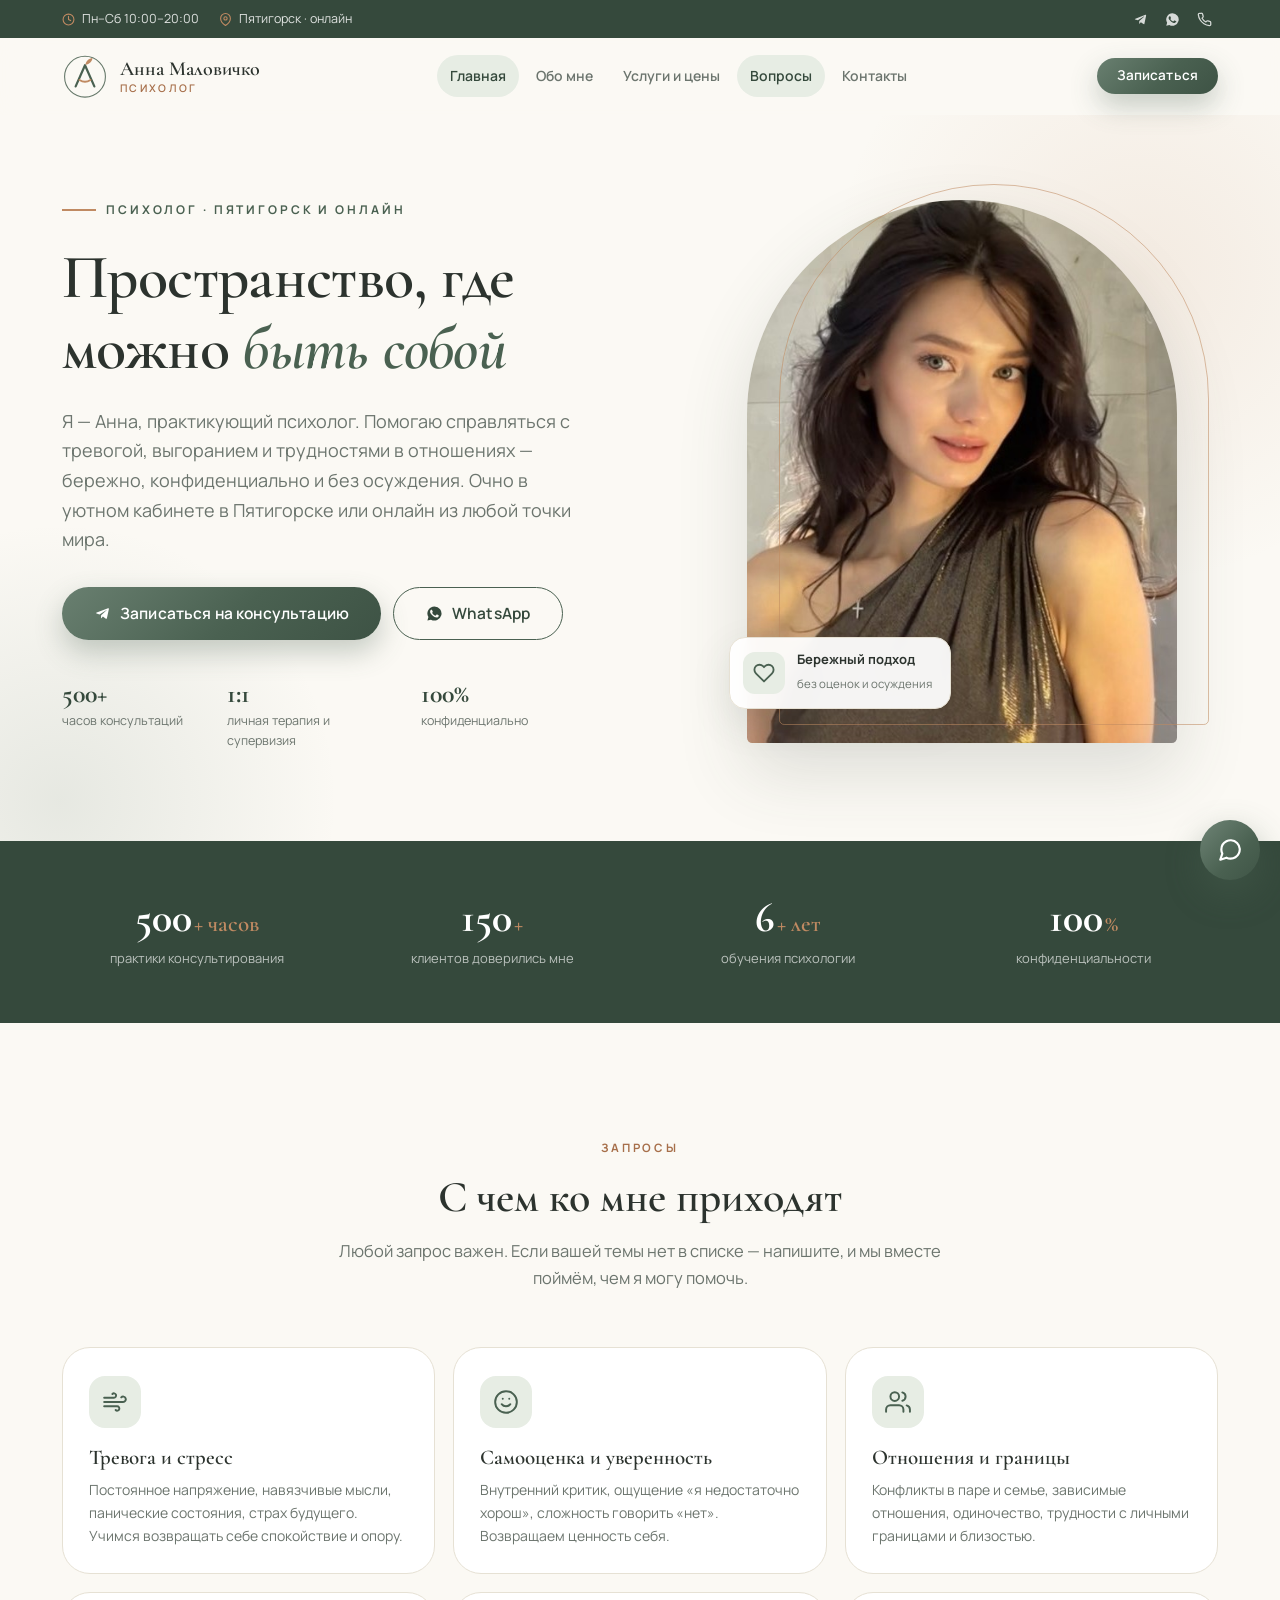
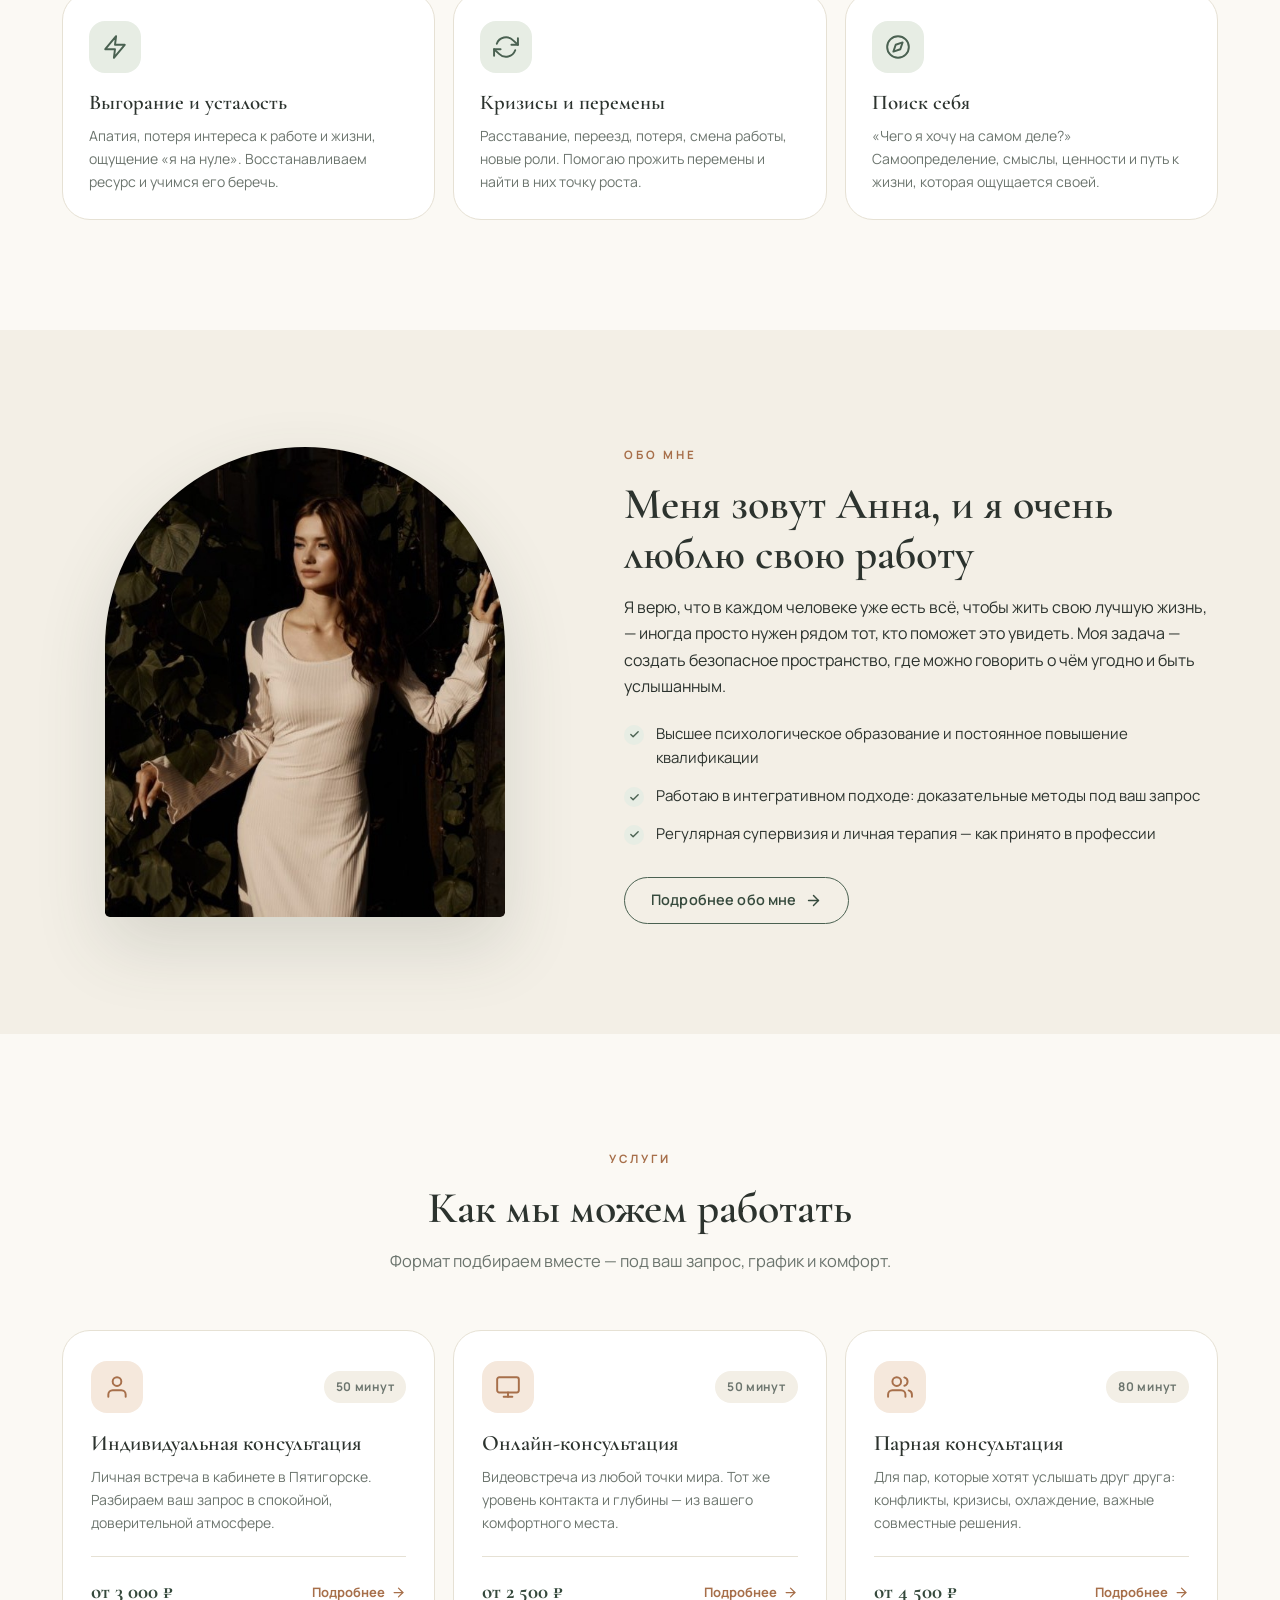
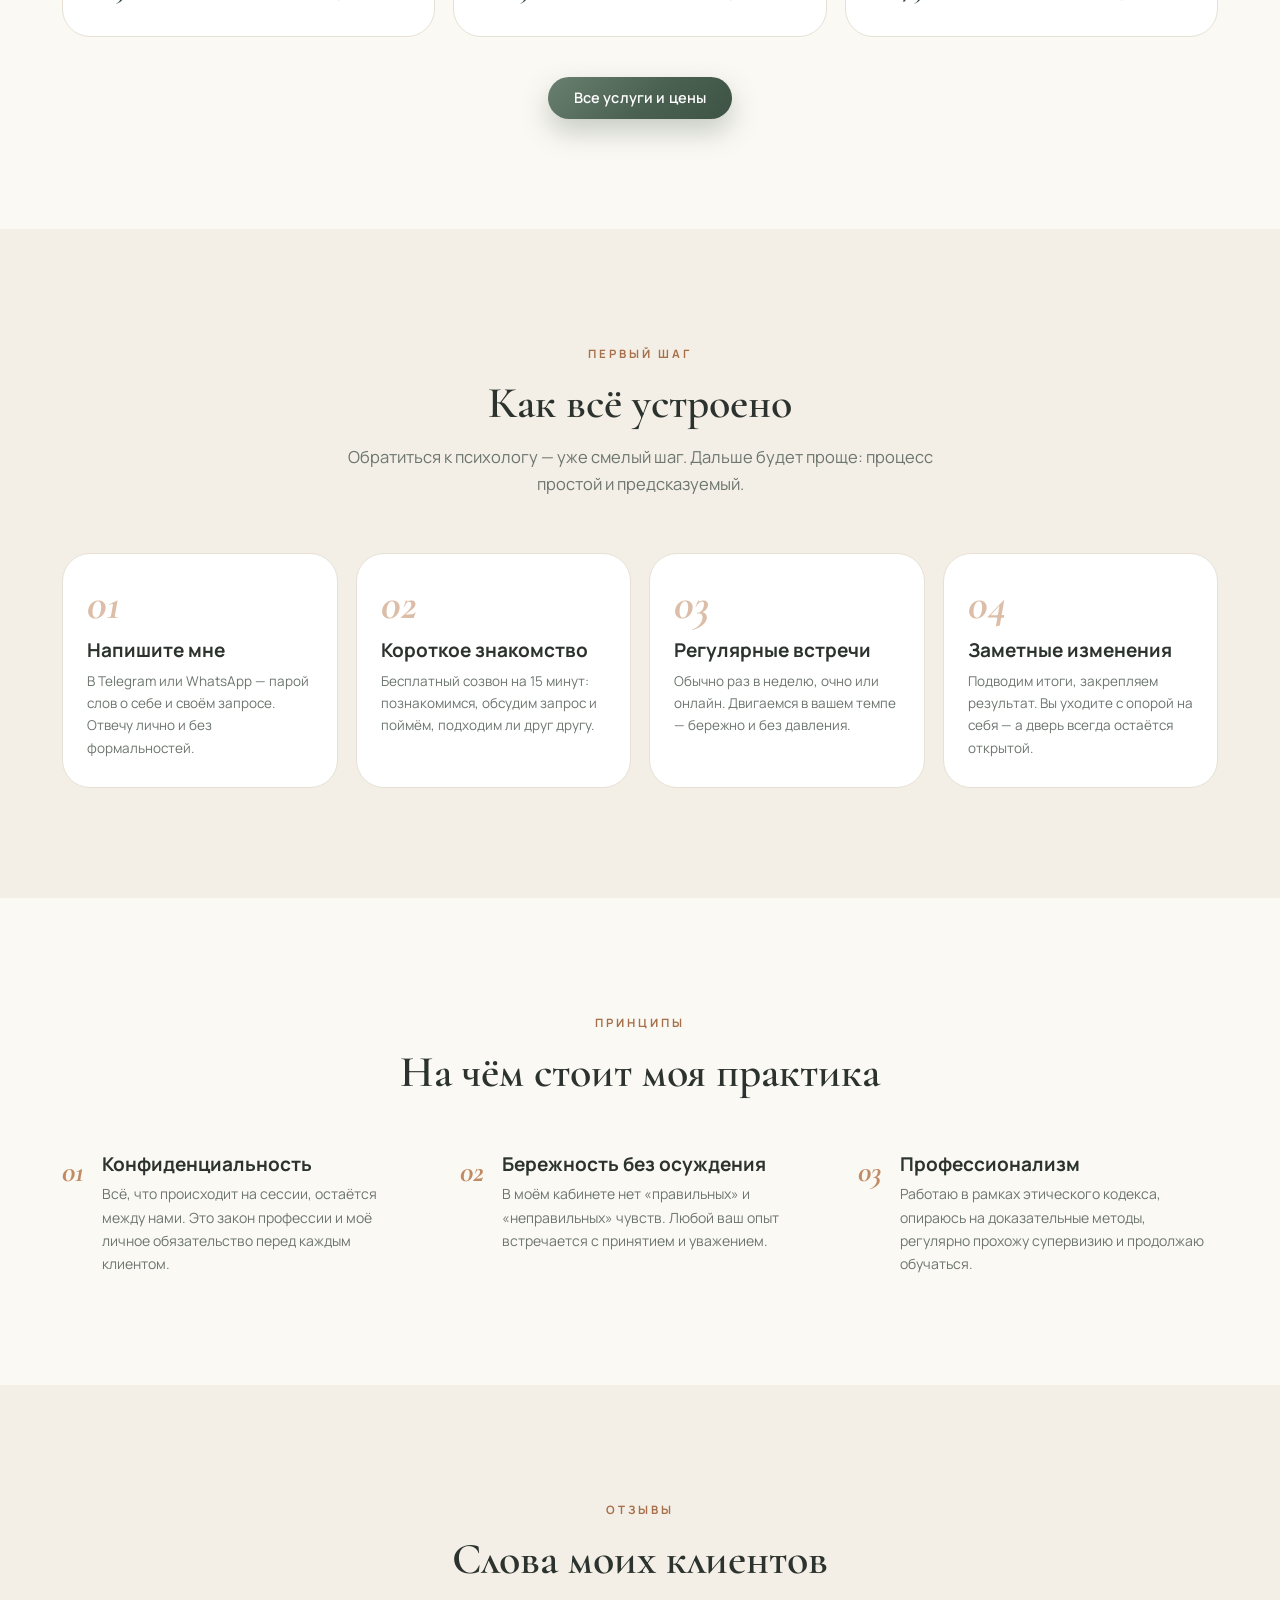
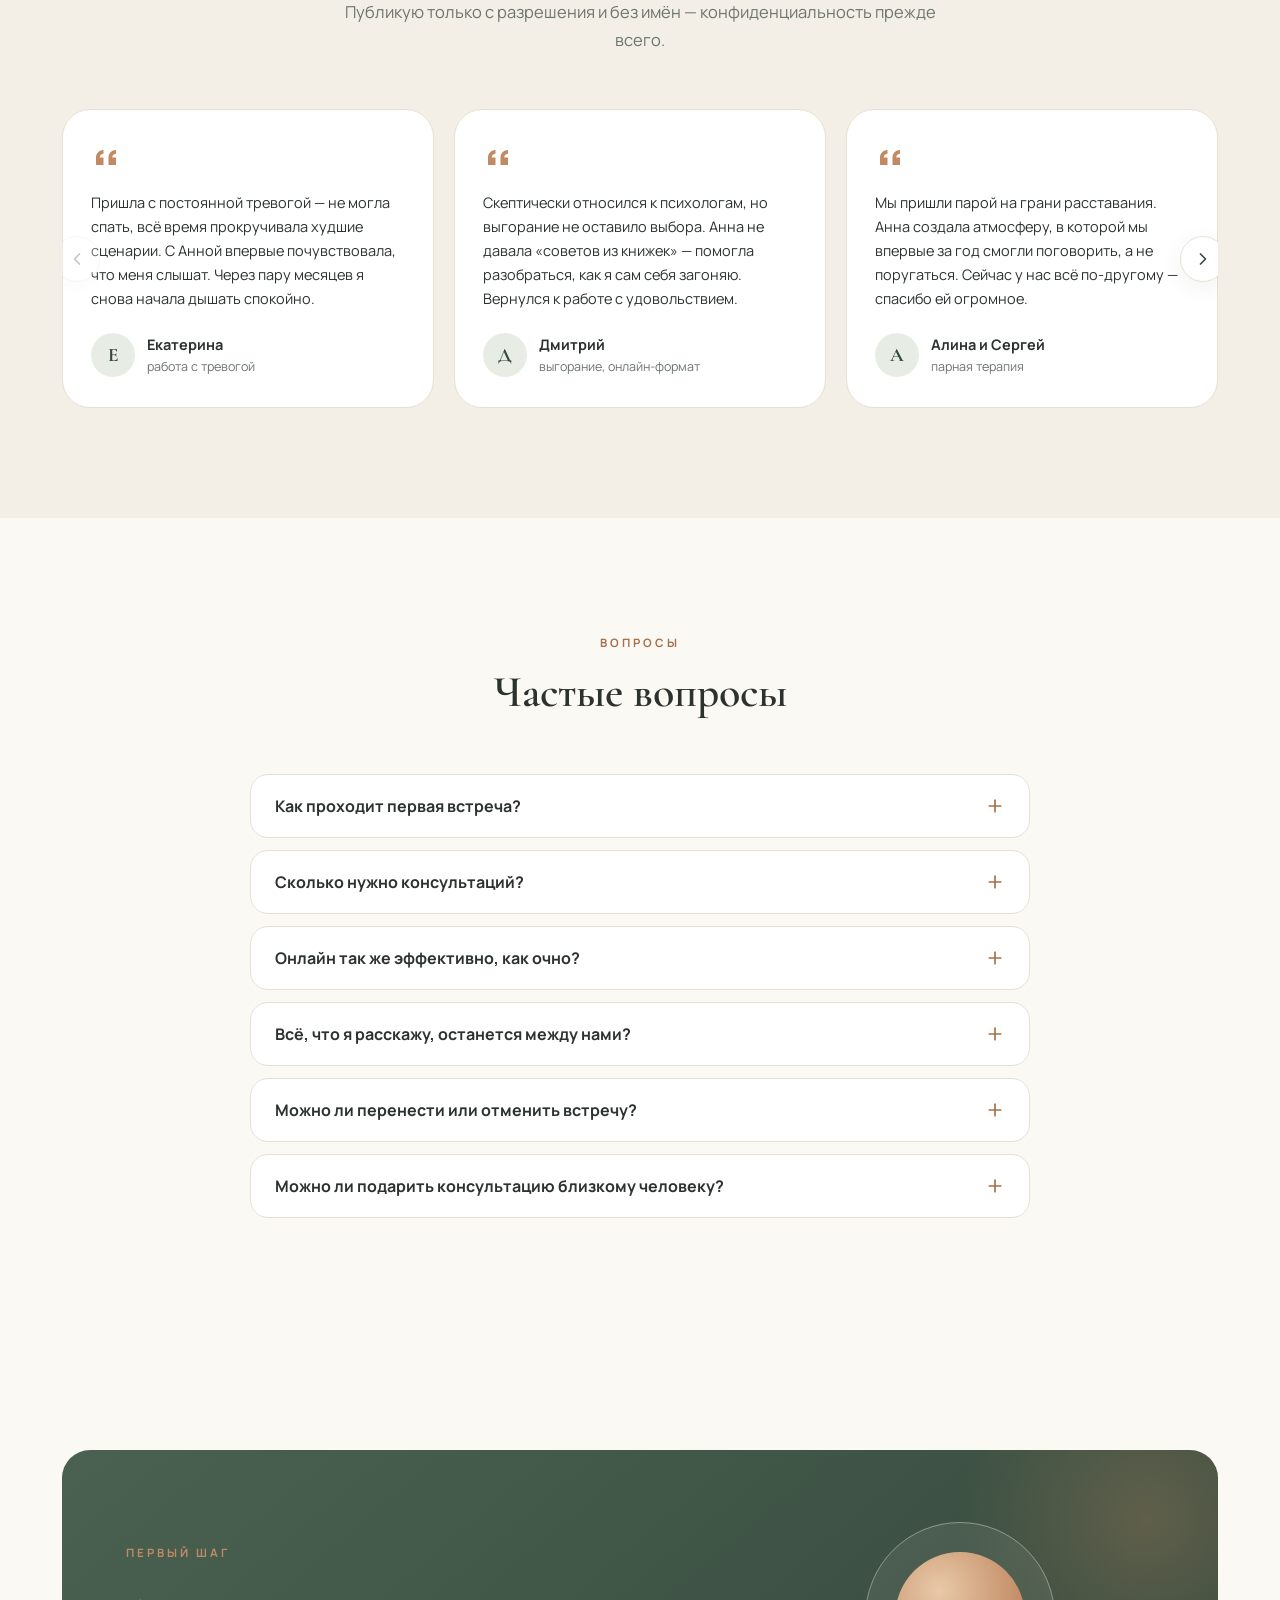
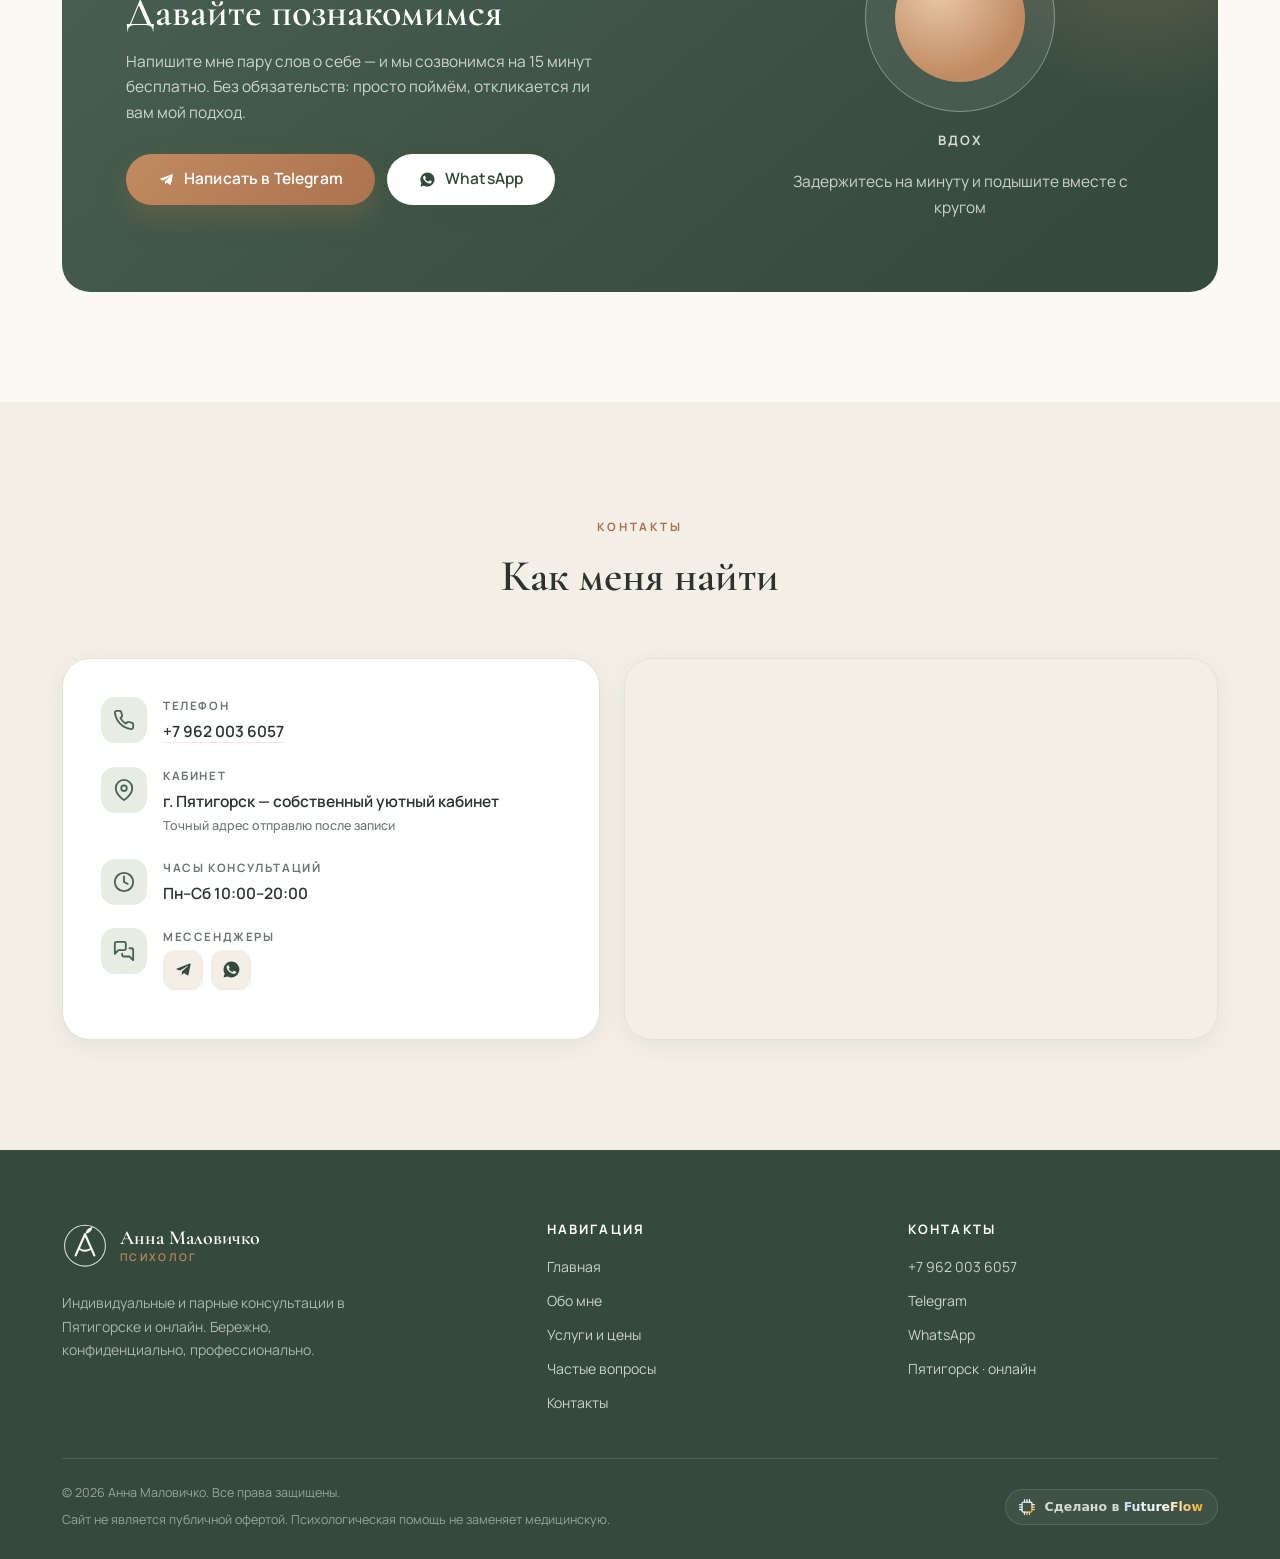
==== commit db441007: "Бейдж «Сделано в FutureFlow» в футере + заметнее анимация дыхательного круга Co-Authored-By: Claude " ====
--- a/index.html
+++ b/index.html
@@ -616,8 +616,19 @@
       </div>
     </div>
     <div class="footer__bottom">
-      <div>© <span data-year>2026</span> Анна Маловичко. Все права защищены.</div>
-      <div>Сайт не является публичной офертой. Психологическая помощь не заменяет медицинскую.</div>
+      <div>
+        <div>© <span data-year>2026</span> Анна Маловичко. Все права защищены.</div>
+        <div style="margin-top:6px;">Сайт не является публичной офертой. Психологическая помощь не заменяет медицинскую.</div>
+      </div>
+      <a href="https://futureflow.ru" target="_blank" rel="noopener" aria-label="Сделано в FutureFlow"
+         style="display:inline-flex;align-items:center;gap:8px;padding:7px 14px 7px 11px;border-radius:100px;background:rgba(255,255,255,.05);border:1px solid rgba(255,255,255,.12);color:rgba(255,255,255,.78);text-decoration:none;font:600 12.5px/1 system-ui,-apple-system,'Segoe UI',Roboto,Arial,sans-serif">
+        <svg width="20" height="20" viewBox="0 0 32 32" fill="none" stroke="url(#ffGrad)" stroke-width="2" stroke-linecap="round" stroke-linejoin="round" aria-hidden="true">
+          <defs><linearGradient id="ffGrad" x1="0" y1="0" x2="1" y2="1"><stop offset="0" stop-color="#c8dcf4"/><stop offset=".5" stop-color="#fff"/><stop offset="1" stop-color="#f5a623"/></linearGradient></defs>
+          <rect x="8" y="8" width="16" height="16" rx="2.5"/>
+          <path d="M12 8V4M16 8V4M20 8V4 M12 28V24M16 28V24M20 28V24 M8 12H4M8 16H4M8 20H4 M28 12H24M28 16H24M28 20H24"/>
+        </svg>
+        <span>Сделано в&nbsp;<span style="font-weight:700;background:linear-gradient(90deg,#c8dcf4,#fff 50%,#f5a623);-webkit-background-clip:text;background-clip:text;-webkit-text-fill-color:transparent;color:transparent">FutureFlow</span></span>
+      </a>
     </div>
   </div>
 </footer>
--- a/assets/css/styles.css
+++ b/assets/css/styles.css
@@ -485,15 +485,18 @@
 }
 .breath__circle::after { animation-delay: -4s; opacity: .5; }
 .breath__core {
-  width: 120px; height: 120px; border-radius: 50%;
+  width: 130px; height: 130px; border-radius: 50%;
   background: radial-gradient(circle at 34% 30%, #E9C9A8 0%, var(--c-accent) 70%);
-  box-shadow: 0 0 60px rgba(192, 138, 98, .5);
   animation: breathCore 8s ease-in-out infinite;
 }
 .breath__label { font-size: 13px; letter-spacing: .18em; text-transform: uppercase; color: rgba(255,255,255,.8); font-weight: 700; min-height: 1.4em; }
 .breath__hint { font-size: 12px; color: rgba(255,255,255,.5); text-align: center; max-width: 220px; }
-@keyframes breathCore { 0%, 100% { transform: scale(.72); } 45%, 55% { transform: scale(1); } }
-@keyframes breathRing { 0%, 100% { transform: scale(.8); opacity: .18; } 45%, 55% { transform: scale(1.06); opacity: .5; } }
+/* вдох должен читаться сразу: широкая амплитуда + нарастающее свечение */
+@keyframes breathCore {
+  0%, 100% { transform: scale(.42); opacity: .75; box-shadow: 0 0 18px rgba(192, 138, 98, .25); }
+  45%, 55% { transform: scale(1.12); opacity: 1;  box-shadow: 0 0 90px rgba(192, 138, 98, .8); }
+}
+@keyframes breathRing { 0%, 100% { transform: scale(.62); opacity: .14; } 45%, 55% { transform: scale(1.08); opacity: .6; } }
 @media (max-width: 820px) {
   .cta-banner { grid-template-columns: 1fr; text-align: center; }
   .cta-banner p { margin: 0 auto; }
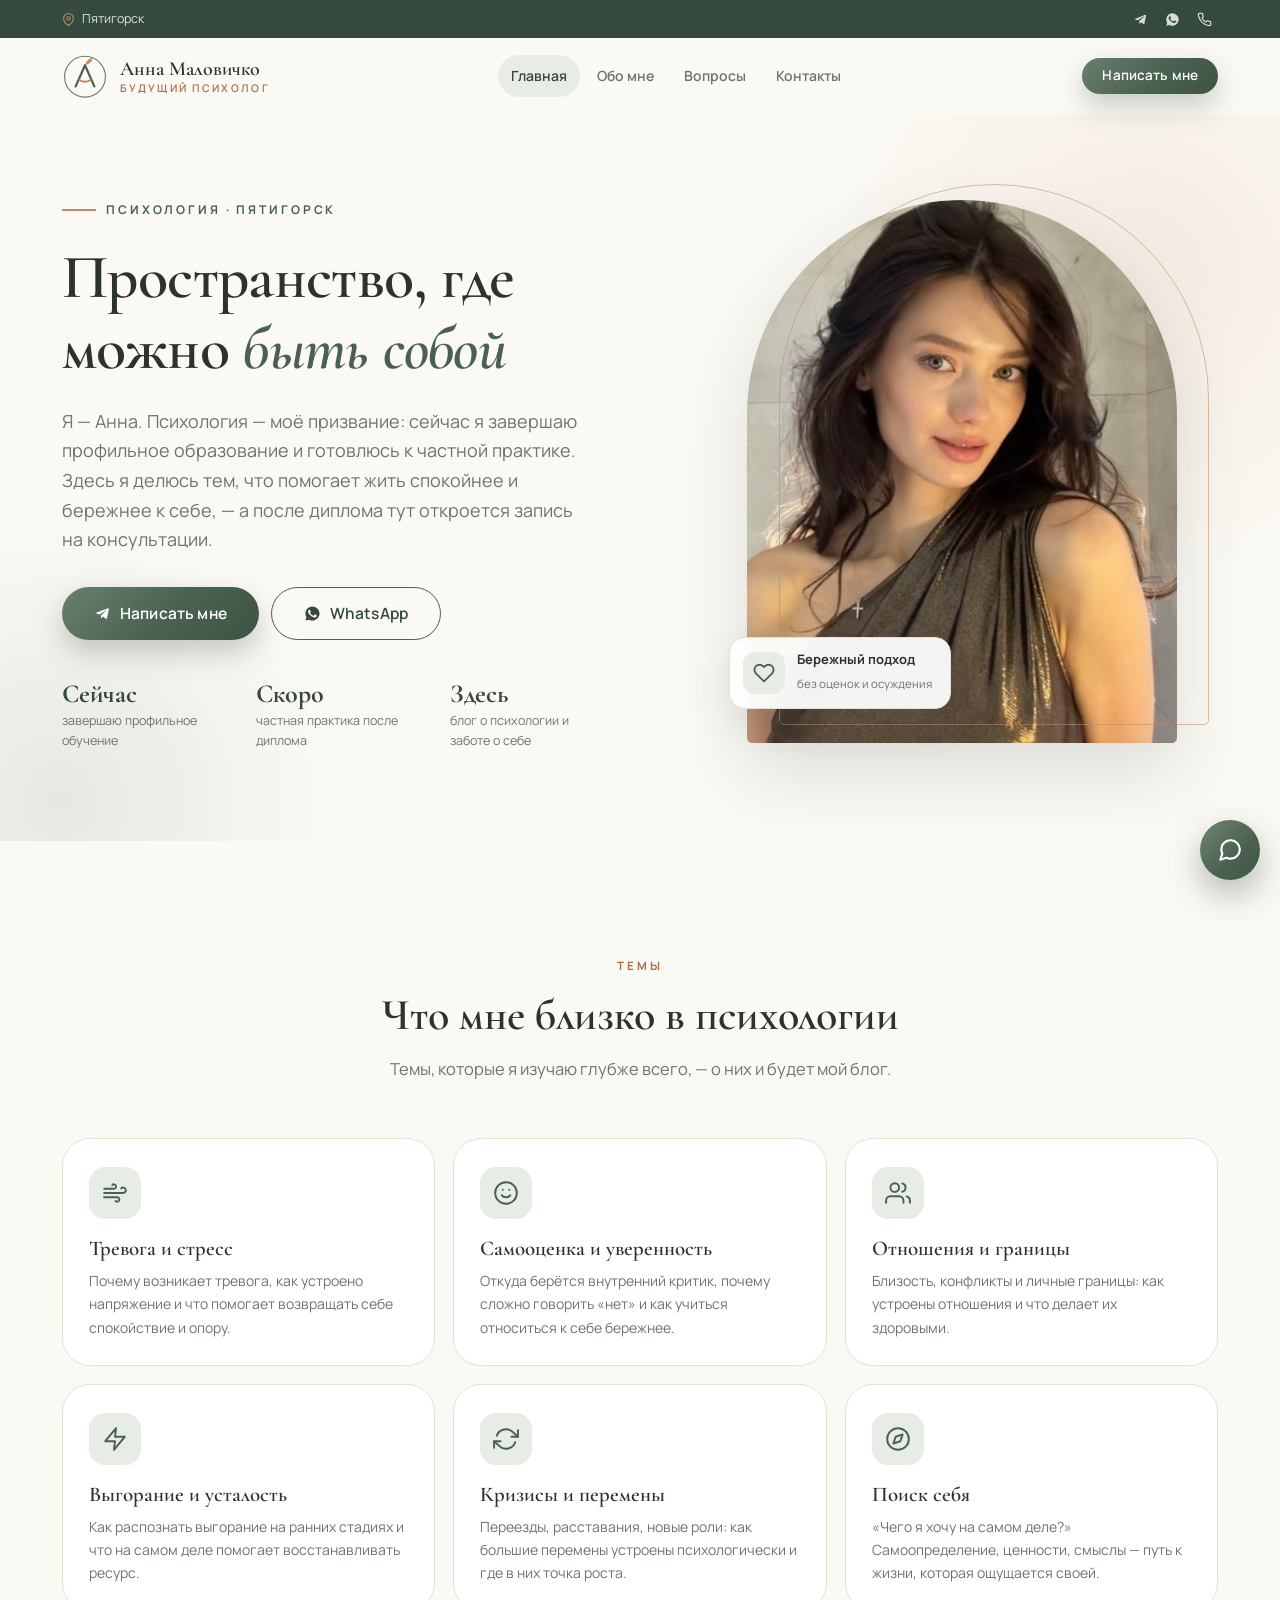
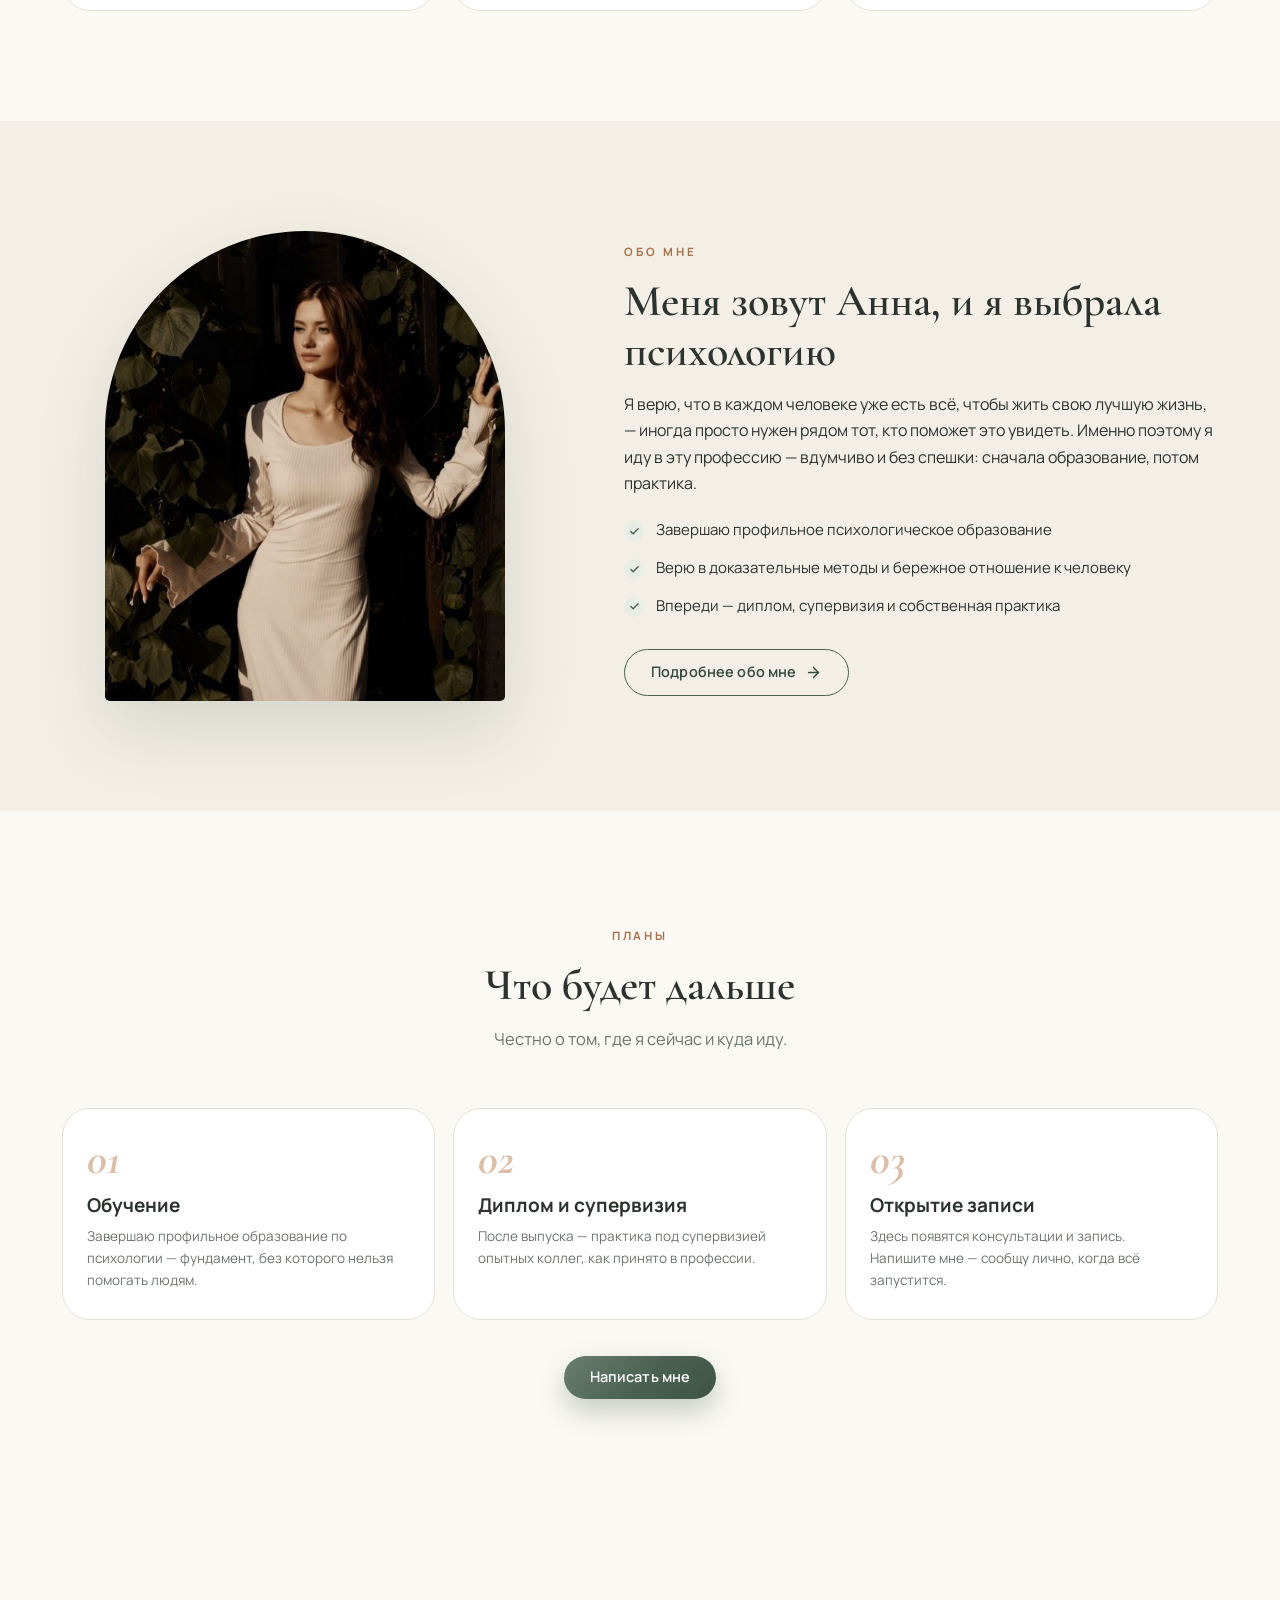
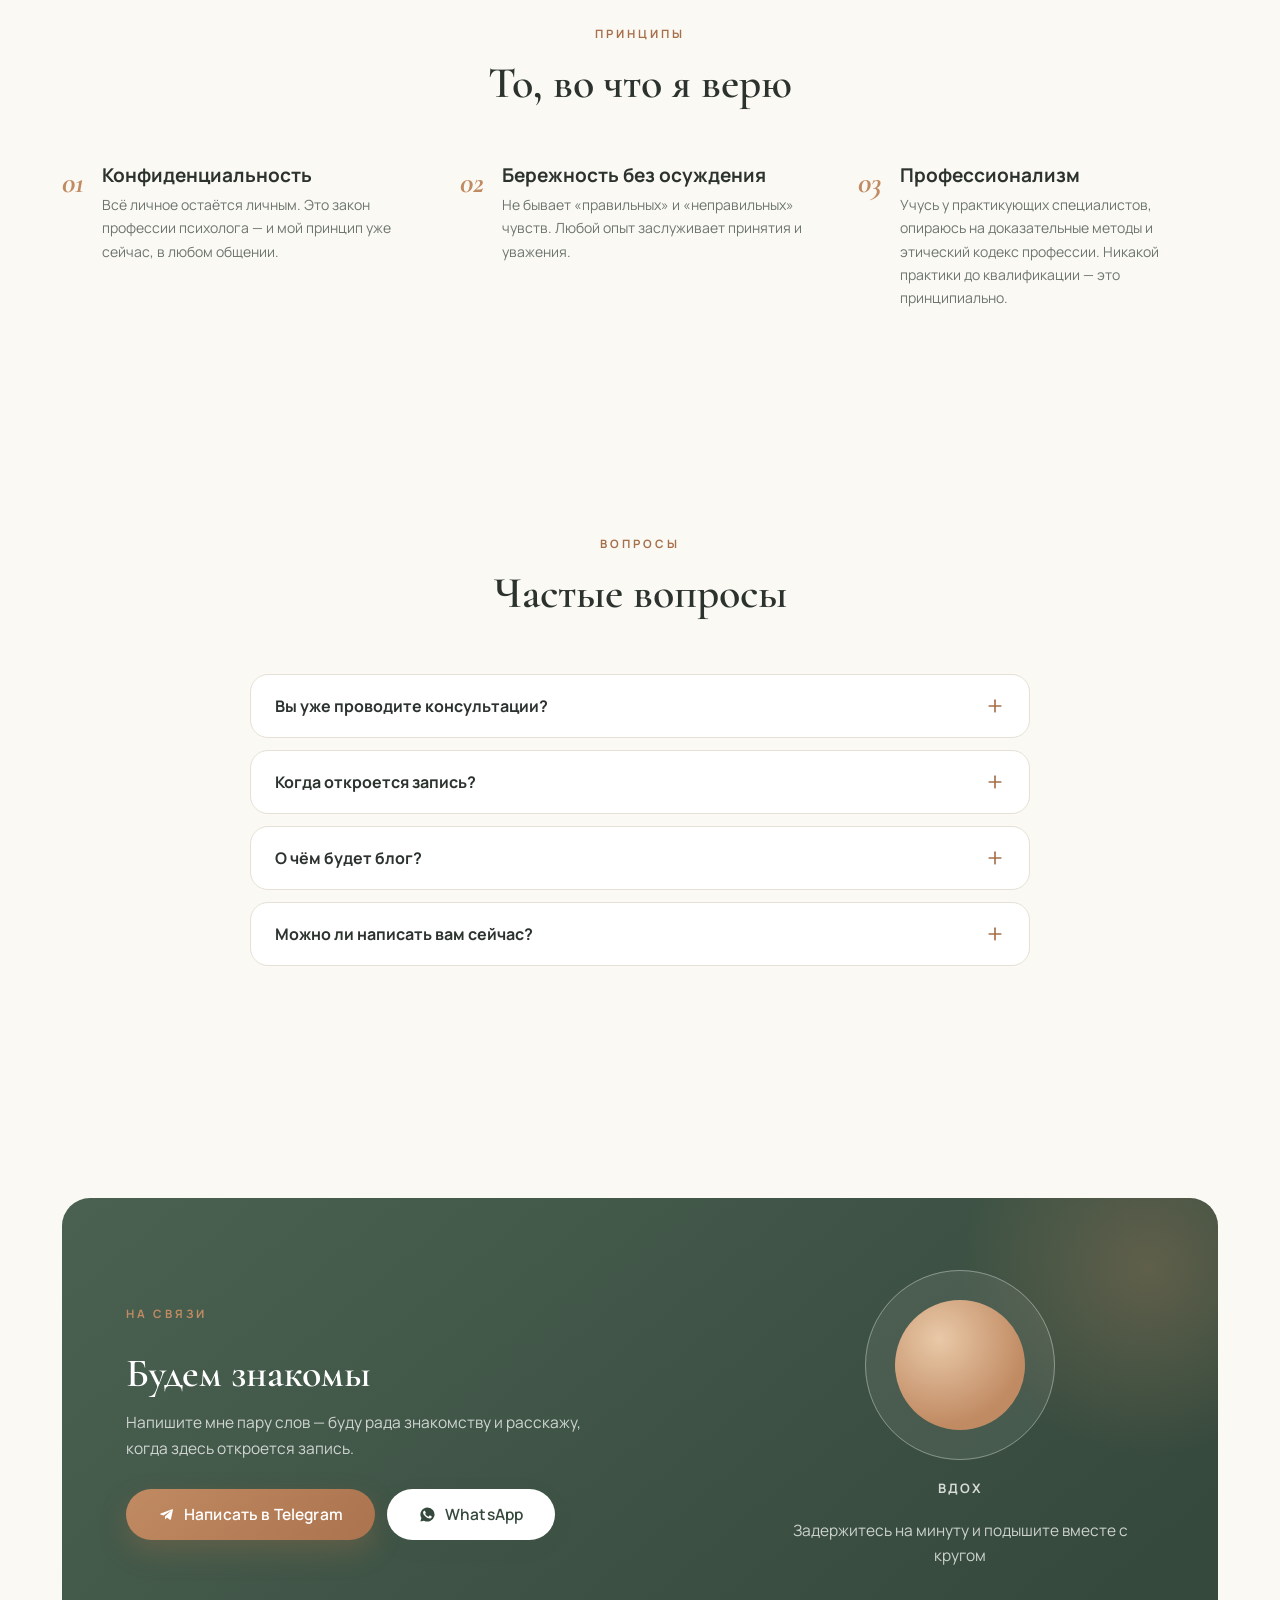
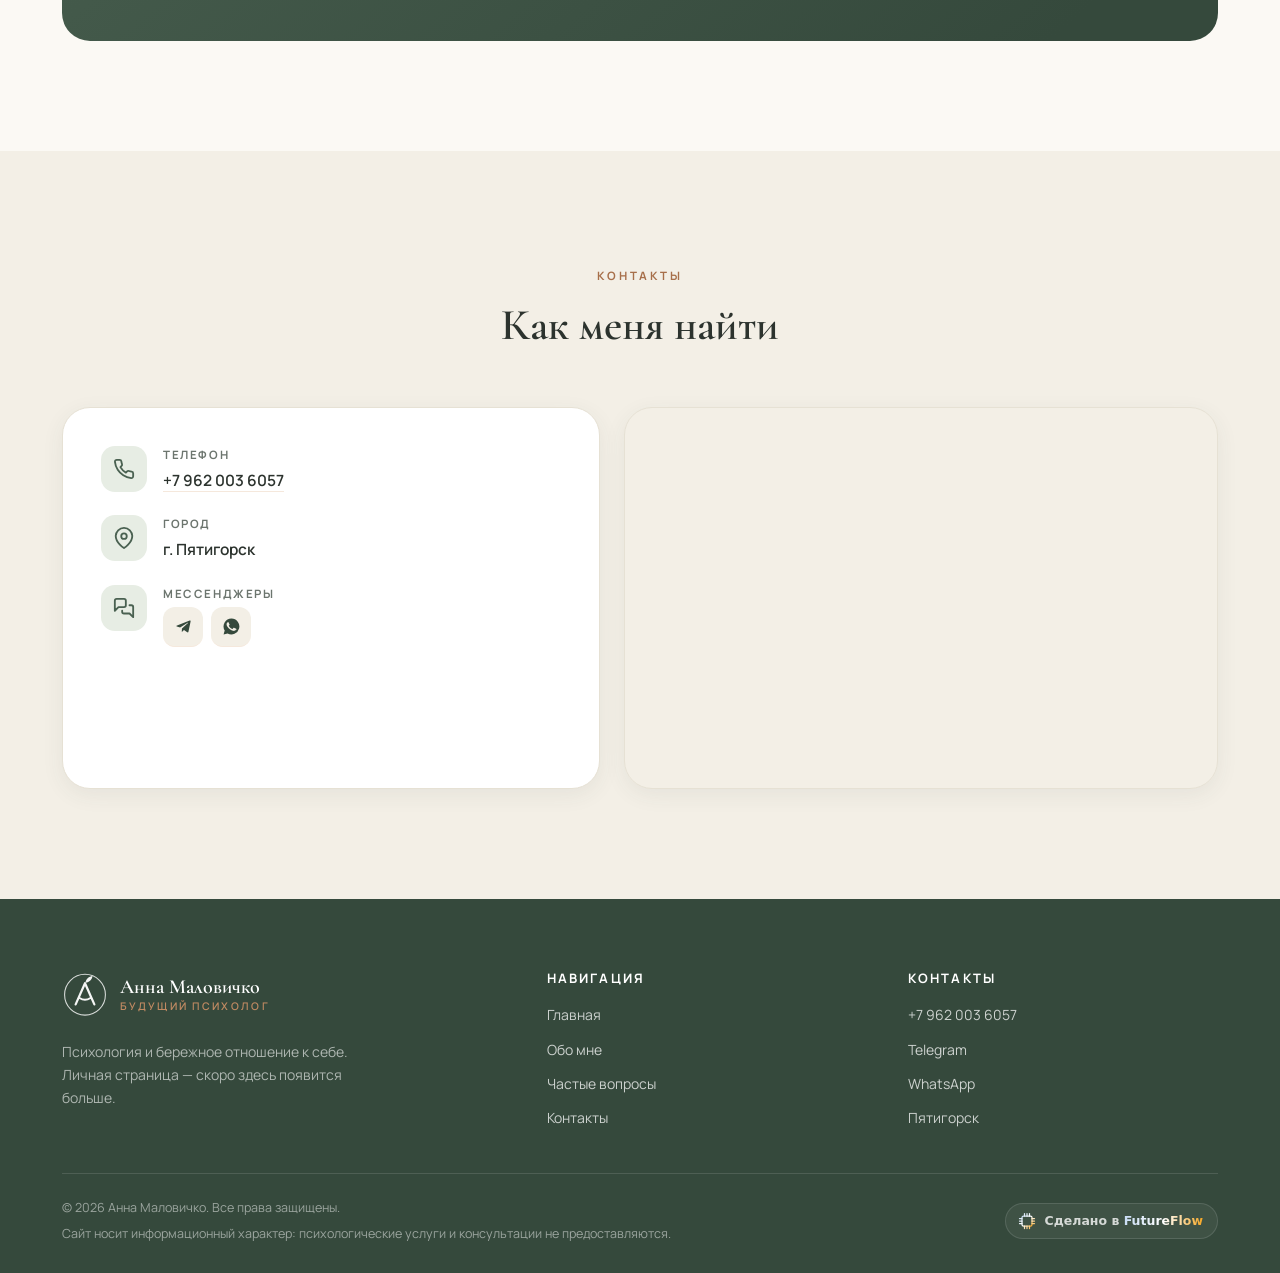
==== commit 59a9b684: "Студенческий режим сайта: личная страница без услуг и записи Анна пока студентка без права на частну" ====
--- a/index.html
+++ b/index.html
@@ -4,16 +4,16 @@
   <meta charset="utf-8">
   <meta name="viewport" content="width=device-width, initial-scale=1, viewport-fit=cover">
   <meta name="theme-color" content="#35493C">
-  <title>Анна Маловичко — психолог · Пятигорск и онлайн</title>
-  <meta name="description" content="Психолог Анна Маловичко. Индивидуальные и парные консультации в Пятигорске и онлайн: тревога, стресс, самооценка, отношения, выгорание. Бережно, конфиденциально, без осуждения.">
+  <title>Анна Маловичко — психология и забота о себе</title>
+  <meta name="description" content="Личная страница Анны Маловичко: психология простыми словами, бережное отношение к себе и путь в профессию. Пятигорск.">
 
   <link rel="icon" href="assets/img/logo-mark.svg" type="image/svg+xml">
   <link rel="apple-touch-icon" href="assets/img/logo-mark.svg">
 
   <meta property="og:type" content="website">
-  <meta property="og:site_name" content="Анна Маловичко — психолог">
-  <meta property="og:title" content="Анна Маловичко — психолог · Пятигорск и онлайн">
-  <meta property="og:description" content="Пространство, где можно быть собой. Индивидуальные и парные консультации — очно в Пятигорске и онлайн.">
+  <meta property="og:site_name" content="Анна Маловичко">
+  <meta property="og:title" content="Анна Маловичко — психология и забота о себе">
+  <meta property="og:description" content="Пространство, где можно быть собой. Психология простыми словами и путь в профессию.">
   <meta property="og:image" content="assets/img/og-cover.png">
   <meta property="og:locale" content="ru_RU">
   <meta name="twitter:card" content="summary_large_image">
@@ -27,13 +27,10 @@
   <script type="application/ld+json">
   {
     "@context": "https://schema.org",
-    "@type": "Psychologist",
-    "name": "Анна Маловичко — психолог",
-    "description": "Психолог Анна Маловичко. Индивидуальные и парные консультации в Пятигорске и онлайн.",
-    "telephone": "+79620036057",
-    "address": { "@type": "PostalAddress", "addressLocality": "Пятигорск", "addressCountry": "RU" },
-    "areaServed": ["Пятигорск", "Онлайн"],
-    "sameAs": ["https://t.me/AnnaMalovichko"]
+    "@type": "Person",
+    "name": "Анна Маловичко",
+    "description": "Личная страница: психология и бережное отношение к себе.",
+    "address": { "@type": "PostalAddress", "addressLocality": "Пятигорск", "addressCountry": "RU" }
   }
   </script>
 </head>
@@ -43,10 +40,6 @@
 <div class="topbar">
   <div class="container topbar__row">
     <div class="topbar__info">
-      <span class="topbar__item">
-        <svg viewBox="0 0 24 24" fill="none" stroke="currentColor" stroke-width="2" stroke-linecap="round" stroke-linejoin="round"><circle cx="12" cy="12" r="10"/><polyline points="12 6 12 12 16 14"/></svg>
-        <span data-cfg="hours">Пн–Сб 10:00–20:00</span>
-      </span>
       <span class="topbar__item">
         <svg viewBox="0 0 24 24" fill="none" stroke="currentColor" stroke-width="2" stroke-linecap="round" stroke-linejoin="round"><path d="M21 10c0 7-9 13-9 13S3 17 3 10a9 9 0 0 1 18 0z"/><circle cx="12" cy="10" r="3"/></svg>
         <span data-cfg="addressShort">Пятигорск · онлайн</span>
@@ -79,12 +72,11 @@
     <nav class="nav" aria-label="Основная навигация">
       <a class="nav__link" href="index.html">Главная</a>
       <a class="nav__link" href="about.html">Обо мне</a>
-      <a class="nav__link" href="services.html">Услуги и цены</a>
       <a class="nav__link" href="index.html#faq">Вопросы</a>
       <a class="nav__link" href="contacts.html">Контакты</a>
     </nav>
     <div class="header__cta">
-      <a class="btn btn--primary btn--sm" data-href="telegram" target="_blank" rel="noopener">Записаться</a>
+      <a class="btn btn--primary btn--sm" data-href="telegram" target="_blank" rel="noopener">Написать мне</a>
       <button class="burger" aria-label="Открыть меню" aria-expanded="false">
         <svg viewBox="0 0 24 24" fill="none" stroke="currentColor" stroke-width="2" stroke-linecap="round" stroke-linejoin="round"><line x1="3" y1="6" x2="21" y2="6"/><line x1="3" y1="12" x2="21" y2="12"/><line x1="3" y1="18" x2="21" y2="18"/></svg>
       </button>
@@ -99,7 +91,6 @@
   </button>
   <a class="mobile-menu__link" href="index.html">Главная <svg viewBox="0 0 24 24" fill="none" stroke="currentColor" stroke-width="2" stroke-linecap="round" stroke-linejoin="round"><polyline points="9 18 15 12 9 6"/></svg></a>
   <a class="mobile-menu__link" href="about.html">Обо мне <svg viewBox="0 0 24 24" fill="none" stroke="currentColor" stroke-width="2" stroke-linecap="round" stroke-linejoin="round"><polyline points="9 18 15 12 9 6"/></svg></a>
-  <a class="mobile-menu__link" href="services.html">Услуги и цены <svg viewBox="0 0 24 24" fill="none" stroke="currentColor" stroke-width="2" stroke-linecap="round" stroke-linejoin="round"><polyline points="9 18 15 12 9 6"/></svg></a>
   <a class="mobile-menu__link" href="index.html#faq">Вопросы <svg viewBox="0 0 24 24" fill="none" stroke="currentColor" stroke-width="2" stroke-linecap="round" stroke-linejoin="round"><polyline points="9 18 15 12 9 6"/></svg></a>
   <a class="mobile-menu__link" href="contacts.html">Контакты <svg viewBox="0 0 24 24" fill="none" stroke="currentColor" stroke-width="2" stroke-linecap="round" stroke-linejoin="round"><polyline points="9 18 15 12 9 6"/></svg></a>
   <div class="mobile-menu__actions">
@@ -112,13 +103,13 @@
 <section class="hero">
   <div class="container hero__grid">
     <div class="hero__content reveal">
-      <span class="hero__eyebrow">Психолог · Пятигорск и онлайн</span>
+      <span class="hero__eyebrow">Психология · Пятигорск</span>
       <h1 class="hero__title">Пространство, где можно <em>быть собой</em></h1>
-      <p class="hero__lead">Я — Анна, практикующий психолог. Помогаю справляться с тревогой, выгоранием и трудностями в отношениях — бережно, конфиденциально и без осуждения. Очно в уютном кабинете в Пятигорске или онлайн из любой точки мира.</p>
+      <p class="hero__lead">Я — Анна. Психология — моё призвание: сейчас я завершаю профильное образование и готовлюсь к частной практике. Здесь я делюсь тем, что помогает жить спокойнее и бережнее к себе, — а после диплома тут откроется запись на консультации.</p>
       <div class="hero__actions">
         <a class="btn btn--primary btn--lg" data-href="telegram" target="_blank" rel="noopener">
           <svg class="btn__icon" viewBox="0 0 24 24" fill="currentColor"><path d="M9.78 18.65l.28-4.23 7.68-6.92c.34-.31-.07-.46-.52-.19L7.74 13.3 3.64 12c-.88-.25-.89-.86.2-1.3l15.97-6.16c.73-.33 1.43.18 1.15 1.3l-2.72 12.81c-.19.91-.74 1.13-1.5.71L12.6 16.3l-1.99 1.93c-.23.23-.42.42-.83.42z"/></svg>
-          Записаться на консультацию
+          Написать мне
         </a>
         <a class="btn btn--ghost btn--lg" data-href="whatsapp" target="_blank" rel="noopener">
           <svg class="btn__icon" viewBox="0 0 24 24" fill="currentColor"><path d="M12 2a10 10 0 0 0-8.6 15.1L2 22l5-1.3A10 10 0 1 0 12 2zm5.4 14.1c-.2.7-1.3 1.3-1.9 1.4-.5.1-1.1.1-1.8-.1-.4-.1-1-.3-1.7-.6-2.9-1.3-4.8-4.2-5-4.4-.1-.2-1.2-1.6-1.2-3s.7-2.1 1-2.4c.2-.3.5-.3.7-.3h.5c.2 0 .4 0 .6.5.2.6.8 2 .9 2.1.1.2.1.3 0 .5-.1.2-.1.3-.3.5l-.4.5c-.1.1-.3.3-.1.6.2.3.8 1.3 1.7 2.1 1.2 1.1 2.2 1.4 2.5 1.5.3.2.5.1.7-.1.2-.2.8-.9 1-1.2.2-.3.4-.3.7-.2.3.1 1.9.9 2.2 1.1.3.2.5.2.6.4.1.1.1.7-.1 1.4z"/></svg>
@@ -126,9 +117,9 @@
         </a>
       </div>
       <div class="hero__props">
-        <div class="hero__prop"><strong>500+</strong><span>часов консультаций</span></div>
-        <div class="hero__prop"><strong>1:1</strong><span>личная терапия и супервизия</span></div>
-        <div class="hero__prop"><strong>100%</strong><span>конфиденциально</span></div>
+        <div class="hero__prop"><strong>Сейчас</strong><span>завершаю профильное обучение</span></div>
+        <div class="hero__prop"><strong>Скоро</strong><span>частная практика после диплома</span></div>
+        <div class="hero__prop"><strong>Здесь</strong><span>блог о психологии и заботе о себе</span></div>
       </div>
     </div>
     <div class="hero__photo reveal reveal--delay-2">
@@ -146,35 +137,15 @@
   </div>
 </section>
 
-<!-- Trust strip -->
-<section class="trust">
-  <div class="container trust__grid">
-    <div class="trust__item reveal">
-      <div class="trust__num"><span data-counter="500">0</span><small>+ часов</small></div>
-      <div class="trust__label">практики консультирования</div>
-    </div>
-    <div class="trust__item reveal reveal--delay-1">
-      <div class="trust__num"><span data-counter="150">0</span><small>+</small></div>
-      <div class="trust__label">клиентов доверились мне</div>
-    </div>
-    <div class="trust__item reveal reveal--delay-2">
-      <div class="trust__num"><span data-counter="6">0</span><small>+ лет</small></div>
-      <div class="trust__label">обучения психологии</div>
-    </div>
-    <div class="trust__item reveal reveal--delay-3">
-      <div class="trust__num"><span data-counter="100">0</span><small>%</small></div>
-      <div class="trust__label">конфиденциальности</div>
-    </div>
-  </div>
-</section>
+<!-- Полная версия блока — в ветке site-full-version (вернуть после диплома) -->
 
 <!-- С чем я работаю -->
 <section class="section">
   <div class="container">
     <div class="section__head reveal">
-      <span class="section__eyebrow">Запросы</span>
-      <h2 class="section__title">С чем ко мне приходят</h2>
-      <p class="section__lead">Любой запрос важен. Если вашей темы нет в списке — напишите, и мы вместе поймём, чем я могу помочь.</p>
+      <span class="section__eyebrow">Темы</span>
+      <h2 class="section__title">Что мне близко в психологии</h2>
+      <p class="section__lead">Темы, которые я изучаю глубже всего, — о них и будет мой блог.</p>
     </div>
     <div class="topics">
       <div class="topic-card reveal">
@@ -182,42 +153,42 @@
           <svg viewBox="0 0 24 24" fill="none" stroke="currentColor" stroke-width="1.8" stroke-linecap="round" stroke-linejoin="round"><path d="M9.59 4.59A2 2 0 1 1 11 8H2m10.59 11.41A2 2 0 1 0 14 16H2m15.73-8.27A2.5 2.5 0 1 1 19.5 12H2"/></svg>
         </span>
         <h3 class="topic-card__title">Тревога и стресс</h3>
-        <p class="topic-card__text">Постоянное напряжение, навязчивые мысли, панические состояния, страх будущего. Учимся возвращать себе спокойствие и опору.</p>
+        <p class="topic-card__text">Почему возникает тревога, как устроено напряжение и что помогает возвращать себе спокойствие и опору.</p>
       </div>
       <div class="topic-card reveal reveal--delay-1">
         <span class="topic-card__icon">
           <svg viewBox="0 0 24 24" fill="none" stroke="currentColor" stroke-width="1.8" stroke-linecap="round" stroke-linejoin="round"><circle cx="12" cy="12" r="10"/><path d="M8 14s1.5 2 4 2 4-2 4-2"/><line x1="9" y1="9" x2="9.01" y2="9"/><line x1="15" y1="9" x2="15.01" y2="9"/></svg>
         </span>
         <h3 class="topic-card__title">Самооценка и уверенность</h3>
-        <p class="topic-card__text">Внутренний критик, ощущение «я недостаточно хорош», сложность говорить «нет». Возвращаем ценность себя.</p>
+        <p class="topic-card__text">Откуда берётся внутренний критик, почему сложно говорить «нет» и как учиться относиться к себе бережнее.</p>
       </div>
       <div class="topic-card reveal reveal--delay-2">
         <span class="topic-card__icon">
           <svg viewBox="0 0 24 24" fill="none" stroke="currentColor" stroke-width="1.8" stroke-linecap="round" stroke-linejoin="round"><path d="M17 21v-2a4 4 0 0 0-4-4H5a4 4 0 0 0-4 4v2"/><circle cx="9" cy="7" r="4"/><path d="M23 21v-2a4 4 0 0 0-3-3.87"/><path d="M16 3.13a4 4 0 0 1 0 7.75"/></svg>
         </span>
         <h3 class="topic-card__title">Отношения и границы</h3>
-        <p class="topic-card__text">Конфликты в паре и семье, зависимые отношения, одиночество, трудности с личными границами и близостью.</p>
+        <p class="topic-card__text">Близость, конфликты и личные границы: как устроены отношения и что делает их здоровыми.</p>
       </div>
       <div class="topic-card reveal">
         <span class="topic-card__icon">
           <svg viewBox="0 0 24 24" fill="none" stroke="currentColor" stroke-width="1.8" stroke-linecap="round" stroke-linejoin="round"><path d="M13 2 3 14h9l-1 8 10-12h-9l1-8z"/></svg>
         </span>
         <h3 class="topic-card__title">Выгорание и усталость</h3>
-        <p class="topic-card__text">Апатия, потеря интереса к работе и жизни, ощущение «я на нуле». Восстанавливаем ресурс и учимся его беречь.</p>
+        <p class="topic-card__text">Как распознать выгорание на ранних стадиях и что на самом деле помогает восстанавливать ресурс.</p>
       </div>
       <div class="topic-card reveal reveal--delay-1">
         <span class="topic-card__icon">
           <svg viewBox="0 0 24 24" fill="none" stroke="currentColor" stroke-width="1.8" stroke-linecap="round" stroke-linejoin="round"><polyline points="23 4 23 10 17 10"/><polyline points="1 20 1 14 7 14"/><path d="M3.51 9a9 9 0 0 1 14.85-3.36L23 10M1 14l4.64 4.36A9 9 0 0 0 20.49 15"/></svg>
         </span>
         <h3 class="topic-card__title">Кризисы и перемены</h3>
-        <p class="topic-card__text">Расставание, переезд, потеря, смена работы, новые роли. Помогаю прожить перемены и найти в них точку роста.</p>
+        <p class="topic-card__text">Переезды, расставания, новые роли: как большие перемены устроены психологически и где в них точка роста.</p>
       </div>
       <div class="topic-card reveal reveal--delay-2">
         <span class="topic-card__icon">
           <svg viewBox="0 0 24 24" fill="none" stroke="currentColor" stroke-width="1.8" stroke-linecap="round" stroke-linejoin="round"><circle cx="12" cy="12" r="10"/><polygon points="16.24 7.76 14.12 14.12 7.76 16.24 9.88 9.88 16.24 7.76"/></svg>
         </span>
         <h3 class="topic-card__title">Поиск себя</h3>
-        <p class="topic-card__text">«Чего я хочу на самом деле?» Самоопределение, смыслы, ценности и путь к жизни, которая ощущается своей.</p>
+        <p class="topic-card__text">«Чего я хочу на самом деле?» Самоопределение, ценности, смыслы — путь к жизни, которая ощущается своей.</p>
       </div>
     </div>
   </div>
@@ -232,12 +203,12 @@
       </div>
       <div class="about-preview__content reveal reveal--delay-1">
         <span class="section__eyebrow">Обо мне</span>
-        <h2 class="section__title mt-0">Меня зовут Анна, и я очень люблю свою работу</h2>
-        <p>Я верю, что в каждом человеке уже есть всё, чтобы жить свою лучшую жизнь, — иногда просто нужен рядом тот, кто поможет это увидеть. Моя задача — создать безопасное пространство, где можно говорить о чём угодно и быть услышанным.</p>
+        <h2 class="section__title mt-0">Меня зовут Анна, и я выбрала психологию</h2>
+        <p>Я верю, что в каждом человеке уже есть всё, чтобы жить свою лучшую жизнь, — иногда просто нужен рядом тот, кто поможет это увидеть. Именно поэтому я иду в эту профессию — вдумчиво и без спешки: сначала образование, потом практика.</p>
         <ul class="about-preview__list">
-          <li>Высшее психологическое образование и постоянное повышение квалификации</li>
-          <li>Работаю в интегративном подходе: доказательные методы под ваш запрос</li>
-          <li>Регулярная супервизия и личная терапия — как принято в профессии</li>
+          <li>Завершаю профильное психологическое образование</li>
+          <li>Верю в доказательные методы и бережное отношение к человеку</li>
+          <li>Впереди — диплом, супервизия и собственная практика</li>
         </ul>
         <a class="btn btn--ghost" href="about.html">
           Подробнее обо мне
@@ -248,94 +219,36 @@
   </div>
 </section>
 
-<!-- Услуги (превью) -->
+<!-- Полная версия блока — в ветке site-full-version (вернуть после диплома) -->
+
+<!-- Дорожная карта -->
 <section class="section">
   <div class="container">
     <div class="section__head reveal">
-      <span class="section__eyebrow">Услуги</span>
-      <h2 class="section__title">Как мы можем работать</h2>
-      <p class="section__lead">Формат подбираем вместе — под ваш запрос, график и комфорт.</p>
-    </div>
-    <div class="services">
-      <a class="service-card reveal" href="services.html#individual">
-        <div class="service-card__top">
-          <span class="service-card__icon">
-            <svg viewBox="0 0 24 24" fill="none" stroke="currentColor" stroke-width="1.8" stroke-linecap="round" stroke-linejoin="round"><path d="M20 21v-2a4 4 0 0 0-4-4H8a4 4 0 0 0-4 4v2"/><circle cx="12" cy="7" r="4"/></svg>
-          </span>
-          <span class="service-card__dur">50 минут</span>
-        </div>
-        <h3 class="service-card__title">Индивидуальная консультация</h3>
-        <p class="service-card__text">Личная встреча в кабинете в Пятигорске. Разбираем ваш запрос в спокойной, доверительной атмосфере.</p>
-        <div class="service-card__meta">
-          <span class="service-card__price">от <span data-cfg="prices.individual">3 000</span> ₽</span>
-          <span class="service-card__more">Подробнее <svg viewBox="0 0 24 24" fill="none" stroke="currentColor" stroke-width="2" stroke-linecap="round" stroke-linejoin="round"><line x1="5" y1="12" x2="19" y2="12"/><polyline points="12 5 19 12 12 19"/></svg></span>
-        </div>
-      </a>
-      <a class="service-card reveal reveal--delay-1" href="services.html#online">
-        <div class="service-card__top">
-          <span class="service-card__icon">
-            <svg viewBox="0 0 24 24" fill="none" stroke="currentColor" stroke-width="1.8" stroke-linecap="round" stroke-linejoin="round"><rect x="2" y="3" width="20" height="14" rx="2"/><line x1="8" y1="21" x2="16" y2="21"/><line x1="12" y1="17" x2="12" y2="21"/></svg>
-          </span>
-          <span class="service-card__dur">50 минут</span>
-        </div>
-        <h3 class="service-card__title">Онлайн-консультация</h3>
-        <p class="service-card__text">Видеовстреча из любой точки мира. Тот же уровень контакта и глубины — из вашего комфортного места.</p>
-        <div class="service-card__meta">
-          <span class="service-card__price">от <span data-cfg="prices.online">2 500</span> ₽</span>
-          <span class="service-card__more">Подробнее <svg viewBox="0 0 24 24" fill="none" stroke="currentColor" stroke-width="2" stroke-linecap="round" stroke-linejoin="round"><line x1="5" y1="12" x2="19" y2="12"/><polyline points="12 5 19 12 12 19"/></svg></span>
-        </div>
-      </a>
-      <a class="service-card reveal reveal--delay-2" href="services.html#couple">
-        <div class="service-card__top">
-          <span class="service-card__icon">
-            <svg viewBox="0 0 24 24" fill="none" stroke="currentColor" stroke-width="1.8" stroke-linecap="round" stroke-linejoin="round"><path d="M17 21v-2a4 4 0 0 0-4-4H5a4 4 0 0 0-4 4v2"/><circle cx="9" cy="7" r="4"/><path d="M23 21v-2a4 4 0 0 0-3-3.87"/><path d="M16 3.13a4 4 0 0 1 0 7.75"/></svg>
-          </span>
-          <span class="service-card__dur">80 минут</span>
-        </div>
-        <h3 class="service-card__title">Парная консультация</h3>
-        <p class="service-card__text">Для пар, которые хотят услышать друг друга: конфликты, кризисы, охлаждение, важные совместные решения.</p>
-        <div class="service-card__meta">
-          <span class="service-card__price">от <span data-cfg="prices.couple">4 500</span> ₽</span>
-          <span class="service-card__more">Подробнее <svg viewBox="0 0 24 24" fill="none" stroke="currentColor" stroke-width="2" stroke-linecap="round" stroke-linejoin="round"><line x1="5" y1="12" x2="19" y2="12"/><polyline points="12 5 19 12 12 19"/></svg></span>
-        </div>
-      </a>
-    </div>
-    <p class="text-center" style="margin-top: 40px;">
-      <a class="btn btn--primary" href="services.html">Все услуги и цены</a>
-    </p>
-  </div>
-</section>
-
-<!-- Как проходит работа -->
-<section class="section section--soft">
-  <div class="container">
-    <div class="section__head reveal">
-      <span class="section__eyebrow">Первый шаг</span>
-      <h2 class="section__title">Как всё устроено</h2>
-      <p class="section__lead">Обратиться к психологу — уже смелый шаг. Дальше будет проще: процесс простой и предсказуемый.</p>
-    </div>
-    <div class="steps">
+      <span class="section__eyebrow">Планы</span>
+      <h2 class="section__title">Что будет дальше</h2>
+      <p class="section__lead">Честно о том, где я сейчас и куда иду.</p>
+    </div>
+    <div class="steps" style="grid-template-columns: repeat(3, 1fr);">
       <div class="step reveal">
         <div class="step__num">01</div>
-        <h3 class="step__title">Напишите мне</h3>
-        <p class="step__text">В Telegram или WhatsApp — парой слов о себе и своём запросе. Отвечу лично и без формальностей.</p>
+        <h3 class="step__title">Обучение</h3>
+        <p class="step__text">Завершаю профильное образование по психологии — фундамент, без которого нельзя помогать людям.</p>
       </div>
       <div class="step reveal reveal--delay-1">
         <div class="step__num">02</div>
-        <h3 class="step__title">Короткое знакомство</h3>
-        <p class="step__text">Бесплатный созвон на 15 минут: познакомимся, обсудим запрос и поймём, подходим ли друг другу.</p>
+        <h3 class="step__title">Диплом и супервизия</h3>
+        <p class="step__text">После выпуска — практика под супервизией опытных коллег, как принято в профессии.</p>
       </div>
       <div class="step reveal reveal--delay-2">
         <div class="step__num">03</div>
-        <h3 class="step__title">Регулярные встречи</h3>
-        <p class="step__text">Обычно раз в неделю, очно или онлайн. Двигаемся в вашем темпе — бережно и без давления.</p>
-      </div>
-      <div class="step reveal reveal--delay-3">
-        <div class="step__num">04</div>
-        <h3 class="step__title">Заметные изменения</h3>
-        <p class="step__text">Подводим итоги, закрепляем результат. Вы уходите с опорой на себя — а дверь всегда остаётся открытой.</p>
-      </div>
-    </div>
+        <h3 class="step__title">Открытие записи</h3>
+        <p class="step__text">Здесь появятся консультации и запись. Напишите мне — сообщу лично, когда всё запустится.</p>
+      </div>
+    </div>
+    <p class="text-center" style="margin-top: 36px;">
+      <a class="btn btn--primary" data-href="telegram" target="_blank" rel="noopener">Написать мне</a>
+    </p>
   </div>
 </section>
 
@@ -344,109 +257,35 @@
   <div class="container">
     <div class="section__head reveal">
       <span class="section__eyebrow">Принципы</span>
-      <h2 class="section__title">На чём стоит моя практика</h2>
+      <h2 class="section__title">То, во что я верю</h2>
     </div>
     <div class="why">
       <div class="why-item reveal">
         <div class="why-item__num">01</div>
         <div>
           <h3 class="why-item__title">Конфиденциальность</h3>
-          <p class="why-item__text">Всё, что происходит на сессии, остаётся между нами. Это закон профессии и моё личное обязательство перед каждым клиентом.</p>
+          <p class="why-item__text">Всё личное остаётся личным. Это закон профессии психолога — и мой принцип уже сейчас, в любом общении.</p>
         </div>
       </div>
       <div class="why-item reveal reveal--delay-1">
         <div class="why-item__num">02</div>
         <div>
           <h3 class="why-item__title">Бережность без осуждения</h3>
-          <p class="why-item__text">В моём кабинете нет «правильных» и «неправильных» чувств. Любой ваш опыт встречается с принятием и уважением.</p>
+          <p class="why-item__text">Не бывает «правильных» и «неправильных» чувств. Любой опыт заслуживает принятия и уважения.</p>
         </div>
       </div>
       <div class="why-item reveal reveal--delay-2">
         <div class="why-item__num">03</div>
         <div>
           <h3 class="why-item__title">Профессионализм</h3>
-          <p class="why-item__text">Работаю в рамках этического кодекса, опираюсь на доказательные методы, регулярно прохожу супервизию и продолжаю обучаться.</p>
+          <p class="why-item__text">Учусь у практикующих специалистов, опираюсь на доказательные методы и этический кодекс профессии. Никакой практики до квалификации — это принципиально.</p>
         </div>
       </div>
     </div>
   </div>
 </section>
 
-<!-- Отзывы -->
-<section class="section section--soft">
-  <div class="container">
-    <div class="section__head reveal">
-      <span class="section__eyebrow">Отзывы</span>
-      <h2 class="section__title">Слова моих клиентов</h2>
-      <p class="section__lead">Публикую только с разрешения и без имён — конфиденциальность прежде всего.</p>
-    </div>
-    <div class="reviews-wrap">
-      <button class="reviews-arrow reviews-arrow--prev" type="button" aria-label="Предыдущий отзыв">
-        <svg viewBox="0 0 24 24" fill="none" stroke="currentColor" stroke-width="2" stroke-linecap="round" stroke-linejoin="round"><polyline points="15 18 9 12 15 6"/></svg>
-      </button>
-      <button class="reviews-arrow reviews-arrow--next" type="button" aria-label="Следующий отзыв">
-        <svg viewBox="0 0 24 24" fill="none" stroke="currentColor" stroke-width="2" stroke-linecap="round" stroke-linejoin="round"><polyline points="9 18 15 12 9 6"/></svg>
-      </button>
-      <div class="reviews">
-        <article class="review reveal">
-          <div class="review__quote"><svg viewBox="0 0 24 24" fill="currentColor"><path d="M10 8c-3.3 0-6 2.7-6 6v6h6v-6H7c0-1.7 1.3-3 3-3V8zm10 0c-3.3 0-6 2.7-6 6v6h6v-6h-3c0-1.7 1.3-3 3-3V8z"/></svg></div>
-          <p class="review__text">Пришла с постоянной тревогой — не могла спать, всё время прокручивала худшие сценарии. С Анной впервые почувствовала, что меня слышат. Через пару месяцев я снова начала дышать спокойно.</p>
-          <div class="review__author">
-            <span class="review__avatar">Е</span>
-            <div>
-              <div class="review__name">Екатерина</div>
-              <div class="review__meta">работа с тревогой</div>
-            </div>
-          </div>
-        </article>
-        <article class="review reveal reveal--delay-1">
-          <div class="review__quote"><svg viewBox="0 0 24 24" fill="currentColor"><path d="M10 8c-3.3 0-6 2.7-6 6v6h6v-6H7c0-1.7 1.3-3 3-3V8zm10 0c-3.3 0-6 2.7-6 6v6h6v-6h-3c0-1.7 1.3-3 3-3V8z"/></svg></div>
-          <p class="review__text">Скептически относился к психологам, но выгорание не оставило выбора. Анна не давала «советов из книжек» — помогла разобраться, как я сам себя загоняю. Вернулся к работе с удовольствием.</p>
-          <div class="review__author">
-            <span class="review__avatar">Д</span>
-            <div>
-              <div class="review__name">Дмитрий</div>
-              <div class="review__meta">выгорание, онлайн-формат</div>
-            </div>
-          </div>
-        </article>
-        <article class="review reveal reveal--delay-2">
-          <div class="review__quote"><svg viewBox="0 0 24 24" fill="currentColor"><path d="M10 8c-3.3 0-6 2.7-6 6v6h6v-6H7c0-1.7 1.3-3 3-3V8zm10 0c-3.3 0-6 2.7-6 6v6h6v-6h-3c0-1.7 1.3-3 3-3V8z"/></svg></div>
-          <p class="review__text">Мы пришли парой на грани расставания. Анна создала атмосферу, в которой мы впервые за год смогли поговорить, а не поругаться. Сейчас у нас всё по-другому — спасибо ей огромное.</p>
-          <div class="review__author">
-            <span class="review__avatar">А</span>
-            <div>
-              <div class="review__name">Алина и Сергей</div>
-              <div class="review__meta">парная терапия</div>
-            </div>
-          </div>
-        </article>
-        <article class="review">
-          <div class="review__quote"><svg viewBox="0 0 24 24" fill="currentColor"><path d="M10 8c-3.3 0-6 2.7-6 6v6h6v-6H7c0-1.7 1.3-3 3-3V8zm10 0c-3.3 0-6 2.7-6 6v6h6v-6h-3c0-1.7 1.3-3 3-3V8z"/></svg></div>
-          <p class="review__text">После переезда в другой город чувствовала себя потерянной. Онлайн-сессии с Анной стали моей опорой: тепло, бережно и при этом очень по делу. Рекомендую всем, кто сомневается.</p>
-          <div class="review__author">
-            <span class="review__avatar">М</span>
-            <div>
-              <div class="review__name">Мария</div>
-              <div class="review__meta">кризис перемен</div>
-            </div>
-          </div>
-        </article>
-        <article class="review">
-          <div class="review__quote"><svg viewBox="0 0 24 24" fill="currentColor"><path d="M10 8c-3.3 0-6 2.7-6 6v6h6v-6H7c0-1.7 1.3-3 3-3V8zm10 0c-3.3 0-6 2.7-6 6v6h6v-6h-3c0-1.7 1.3-3 3-3V8z"/></svg></div>
-          <p class="review__text">Всю жизнь считала себя «недостаточно хорошей». С Анной мы разобрали, откуда это, и я впервые попробовала относиться к себе по-доброму. Это меняет всё — от работы до отношений.</p>
-          <div class="review__author">
-            <span class="review__avatar">О</span>
-            <div>
-              <div class="review__name">Ольга</div>
-              <div class="review__meta">самооценка</div>
-            </div>
-          </div>
-        </article>
-      </div>
-    </div>
-  </div>
-</section>
+<!-- Полная версия блока — в ветке site-full-version (вернуть после диплома) -->
 
 <!-- FAQ -->
 <section class="section" id="faq">
@@ -458,45 +297,31 @@
     <div class="faq reveal">
       <div class="faq-item">
         <button class="faq-item__head" aria-expanded="false">
-          Как проходит первая встреча?
+          Вы уже проводите консультации?
           <svg viewBox="0 0 24 24" fill="none" stroke="currentColor" stroke-width="2" stroke-linecap="round"><line x1="12" y1="5" x2="12" y2="19"/><line x1="5" y1="12" x2="19" y2="12"/></svg>
         </button>
-        <div class="faq-item__body"><div class="faq-item__body-inner">Первая встреча — это знакомство. Вы рассказываете о том, что вас привело, в комфортном для вас темпе; я задаю вопросы, чтобы лучше понять ситуацию. В конце мы вместе определяем цель работы и договариваемся о формате. Ничего «делать» или готовиться заранее не нужно.</div></div>
+        <div class="faq-item__body"><div class="faq-item__body-inner">Пока нет. Я завершаю профильное обучение и принципиально не начинаю частную практику до получения квалификации — это вопрос профессиональной этики. Запись откроется здесь сразу после выпуска.</div></div>
       </div>
       <div class="faq-item">
         <button class="faq-item__head" aria-expanded="false">
-          Сколько нужно консультаций?
+          Когда откроется запись?
           <svg viewBox="0 0 24 24" fill="none" stroke="currentColor" stroke-width="2" stroke-linecap="round"><line x1="12" y1="5" x2="12" y2="19"/><line x1="5" y1="12" x2="19" y2="12"/></svg>
         </button>
-        <div class="faq-item__body"><div class="faq-item__body-inner">Зависит от запроса. Точечный вопрос иногда решается за 3–5 встреч, глубокая работа с самооценкой или отношениями занимает больше времени. После первой встречи я честно скажу, как вижу маршрут, — и мы будем сверяться по ходу работы.</div></div>
+        <div class="faq-item__body"><div class="faq-item__body-inner">Как только получу диплом и завершу подготовку. Напишите мне в <a data-href="telegram" target="_blank" rel="noopener">Telegram</a> — добавлю вас в список и сообщу лично, как только всё запустится.</div></div>
       </div>
       <div class="faq-item">
         <button class="faq-item__head" aria-expanded="false">
-          Онлайн так же эффективно, как очно?
+          О чём будет блог?
           <svg viewBox="0 0 24 24" fill="none" stroke="currentColor" stroke-width="2" stroke-linecap="round"><line x1="12" y1="5" x2="12" y2="19"/><line x1="5" y1="12" x2="19" y2="12"/></svg>
         </button>
-        <div class="faq-item__body"><div class="faq-item__body-inner">Да. Исследования показывают, что онлайн-терапия по эффективности сопоставима с очной. Главное — стабильная связь и место, где вас никто не потревожит 50 минут. Многие мои клиенты работают со мной онлайн из других городов и стран.</div></div>
+        <div class="faq-item__body"><div class="faq-item__body-inner">О психологии простыми словами: тревога, границы, отношения, забота о себе. Без сложных терминов и обещаний «починить за один день».</div></div>
       </div>
       <div class="faq-item">
         <button class="faq-item__head" aria-expanded="false">
-          Всё, что я расскажу, останется между нами?
+          Можно ли написать вам сейчас?
           <svg viewBox="0 0 24 24" fill="none" stroke="currentColor" stroke-width="2" stroke-linecap="round"><line x1="12" y1="5" x2="12" y2="19"/><line x1="5" y1="12" x2="19" y2="12"/></svg>
         </button>
-        <div class="faq-item__body"><div class="faq-item__body-inner">Да, полностью. Конфиденциальность — базовый принцип моей работы: я не обсуждаю клиентов, не подтверждаю сам факт работы с конкретным человеком и храню любые записи так, чтобы доступ к ним был только у меня.</div></div>
-      </div>
-      <div class="faq-item">
-        <button class="faq-item__head" aria-expanded="false">
-          Можно ли перенести или отменить встречу?
-          <svg viewBox="0 0 24 24" fill="none" stroke="currentColor" stroke-width="2" stroke-linecap="round"><line x1="12" y1="5" x2="12" y2="19"/><line x1="5" y1="12" x2="19" y2="12"/></svg>
-        </button>
-        <div class="faq-item__body"><div class="faq-item__body-inner">Конечно — жизнь бывает разной. Прошу предупреждать о переносе не позднее чем за 24 часа: тогда встреча переносится без оплаты. При более поздней отмене сессия оплачивается — это честно по отношению к другим клиентам и времени работы.</div></div>
-      </div>
-      <div class="faq-item">
-        <button class="faq-item__head" aria-expanded="false">
-          Можно ли подарить консультацию близкому человеку?
-          <svg viewBox="0 0 24 24" fill="none" stroke="currentColor" stroke-width="2" stroke-linecap="round"><line x1="12" y1="5" x2="12" y2="19"/><line x1="5" y1="12" x2="19" y2="12"/></svg>
-        </button>
-        <div class="faq-item__body"><div class="faq-item__body-inner">Да! У меня есть красивые подарочные сертификаты на любую сумму — с именным поздравлением и анимацией под повод. Забота о себе — один из самых тёплых подарков. Напишите мне в <a data-href="telegram" target="_blank" rel="noopener">Telegram</a>, и я всё оформлю.</div></div>
+        <div class="faq-item__body"><div class="faq-item__body-inner">Конечно: пишите в Telegram или WhatsApp — я всегда отвечаю лично и буду рада знакомству.</div></div>
       </div>
     </div>
   </div>
@@ -507,9 +332,9 @@
   <div class="container">
     <div class="cta-banner reveal">
       <div>
-        <span class="section__eyebrow section__eyebrow--light">Первый шаг</span>
-        <h2>Давайте познакомимся</h2>
-        <p>Напишите мне пару слов о себе — и мы созвонимся на 15 минут бесплатно. Без обязательств: просто поймём, откликается ли вам мой подход.</p>
+        <span class="section__eyebrow section__eyebrow--light">На связи</span>
+        <h2>Будем знакомы</h2>
+        <p>Напишите мне пару слов — буду рада знакомству и расскажу, когда здесь откроется запись.</p>
         <div class="cta-banner__actions">
           <a class="btn btn--accent btn--lg" data-href="telegram" target="_blank" rel="noopener">
             <svg class="btn__icon" viewBox="0 0 24 24" fill="currentColor"><path d="M9.78 18.65l.28-4.23 7.68-6.92c.34-.31-.07-.46-.52-.19L7.74 13.3 3.64 12c-.88-.25-.89-.86.2-1.3l15.97-6.16c.73-.33 1.43.18 1.15 1.3l-2.72 12.81c-.19.91-.74 1.13-1.5.71L12.6 16.3l-1.99 1.93c-.23.23-.42.42-.83.42z"/></svg>
@@ -550,16 +375,8 @@
           <li>
             <span class="contact-list__icon"><svg viewBox="0 0 24 24" fill="none" stroke="currentColor" stroke-width="2" stroke-linecap="round" stroke-linejoin="round"><path d="M21 10c0 7-9 13-9 13S3 17 3 10a9 9 0 0 1 18 0z"/><circle cx="12" cy="10" r="3"/></svg></span>
             <div>
-              <div class="contact-list__label">Кабинет</div>
-              <div class="contact-list__value" data-cfg="address">г. Пятигорск — собственный уютный кабинет</div>
-              <div class="contact-list__note" data-cfg="addressNote">Точный адрес отправлю после записи</div>
-            </div>
-          </li>
-          <li>
-            <span class="contact-list__icon"><svg viewBox="0 0 24 24" fill="none" stroke="currentColor" stroke-width="2" stroke-linecap="round" stroke-linejoin="round"><circle cx="12" cy="12" r="10"/><polyline points="12 6 12 12 16 14"/></svg></span>
-            <div>
-              <div class="contact-list__label">Часы консультаций</div>
-              <div class="contact-list__value" data-cfg="hours">Пн–Сб 10:00–20:00</div>
+              <div class="contact-list__label">Город</div>
+              <div class="contact-list__value" data-cfg="address">г. Пятигорск</div>
             </div>
           </li>
           <li>
@@ -593,14 +410,13 @@
             <span class="brand__title" data-cfg="psychologist.title">Психолог</span>
           </span>
         </a>
-        <p>Индивидуальные и парные консультации в Пятигорске и онлайн. Бережно, конфиденциально, профессионально.</p>
+        <p>Психология и бережное отношение к себе. Личная страница — скоро здесь появится больше.</p>
       </div>
       <div class="footer__col">
         <h4>Навигация</h4>
         <ul class="footer__list">
           <li><a href="index.html">Главная</a></li>
           <li><a href="about.html">Обо мне</a></li>
-          <li><a href="services.html">Услуги и цены</a></li>
           <li><a href="index.html#faq">Частые вопросы</a></li>
           <li><a href="contacts.html">Контакты</a></li>
         </ul>
@@ -618,7 +434,7 @@
     <div class="footer__bottom">
       <div>
         <div>© <span data-year>2026</span> Анна Маловичко. Все права защищены.</div>
-        <div style="margin-top:6px;">Сайт не является публичной офертой. Психологическая помощь не заменяет медицинскую.</div>
+        <div style="margin-top:6px;">Сайт носит информационный характер: психологические услуги и консультации не предоставляются.</div>
       </div>
       <a href="https://futureflow.ru" target="_blank" rel="noopener" aria-label="Сделано в FutureFlow"
          style="display:inline-flex;align-items:center;gap:8px;padding:7px 14px 7px 11px;border-radius:100px;background:rgba(255,255,255,.05);border:1px solid rgba(255,255,255,.12);color:rgba(255,255,255,.78);text-decoration:none;font:600 12.5px/1 system-ui,-apple-system,'Segoe UI',Roboto,Arial,sans-serif">
@@ -658,7 +474,7 @@
 <!-- Sticky CTA (mobile) -->
 <div class="sticky-cta">
   <a class="btn btn--ghost" data-href="whatsapp" target="_blank" rel="noopener">WhatsApp</a>
-  <a class="btn btn--primary" data-href="telegram" target="_blank" rel="noopener">Записаться</a>
+  <a class="btn btn--primary" data-href="telegram" target="_blank" rel="noopener">Написать мне</a>
 </div>
 
 <script src="assets/js/config.js"></script>
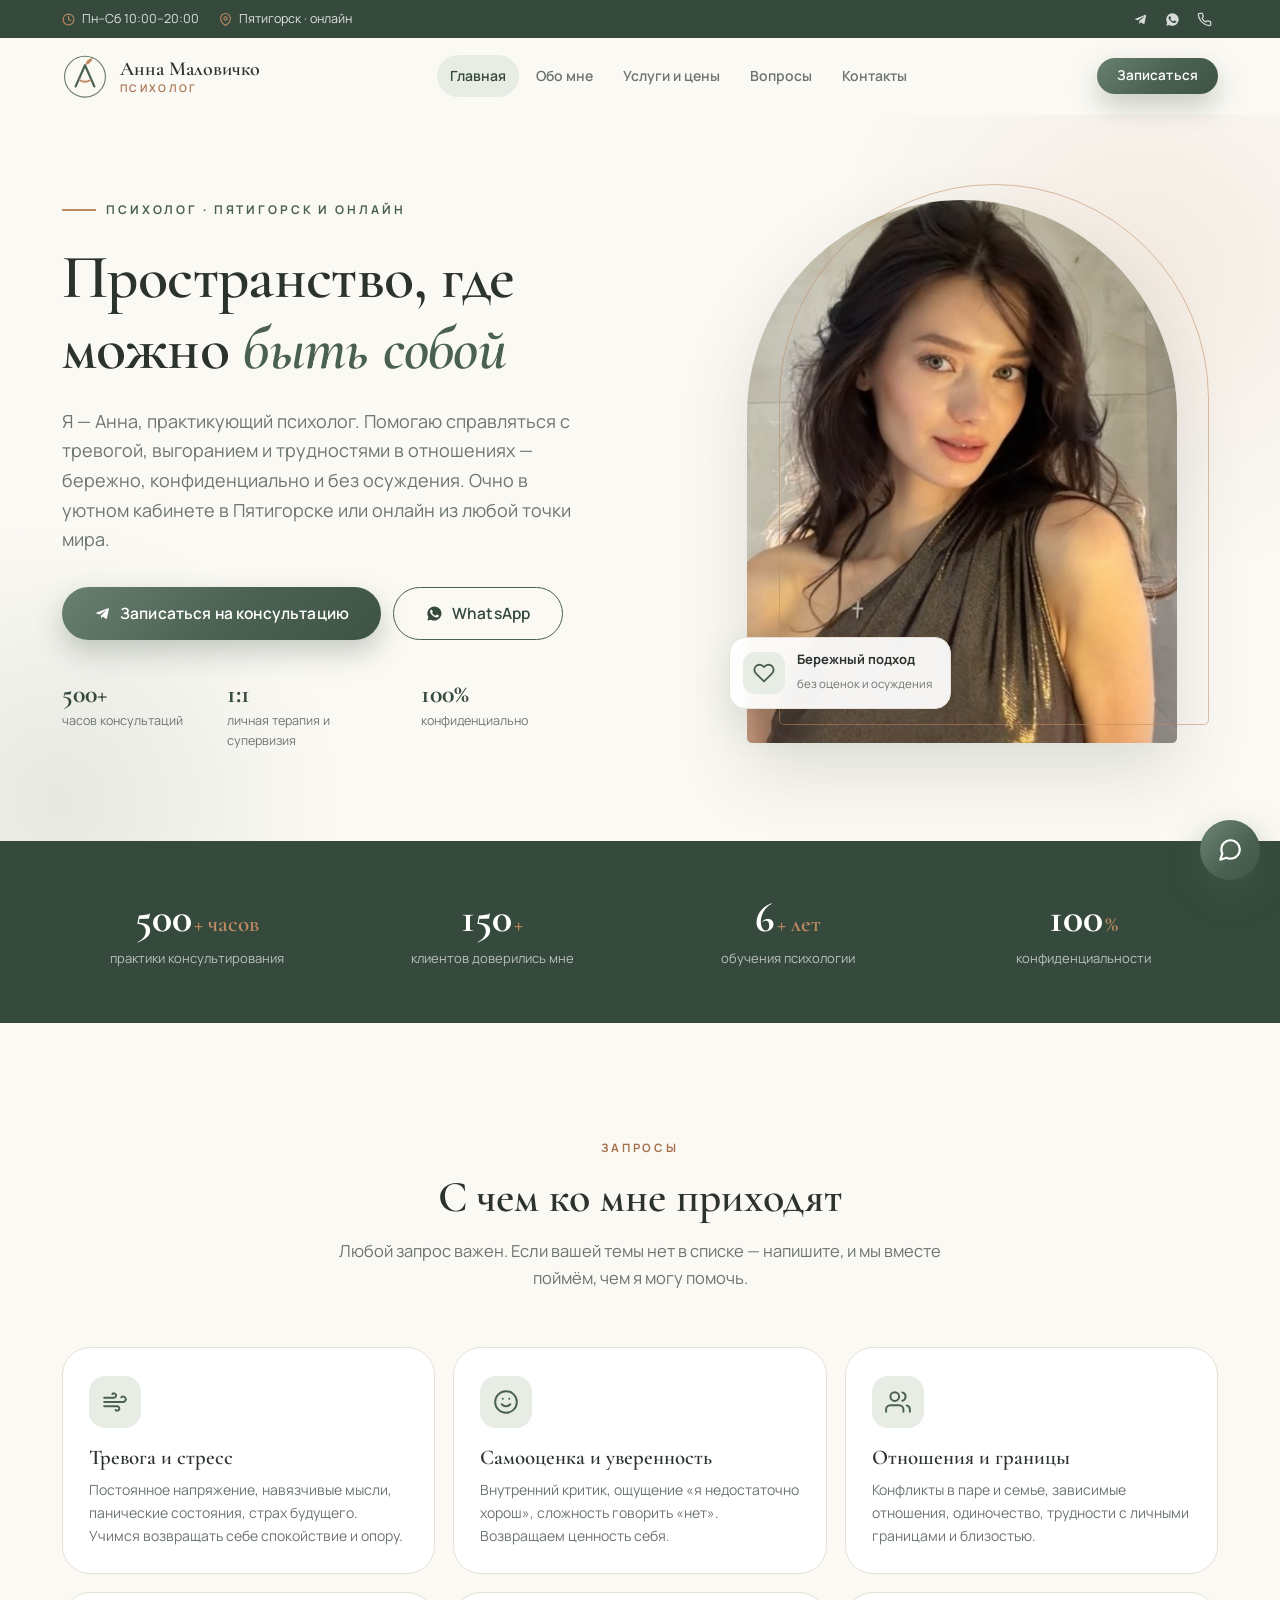
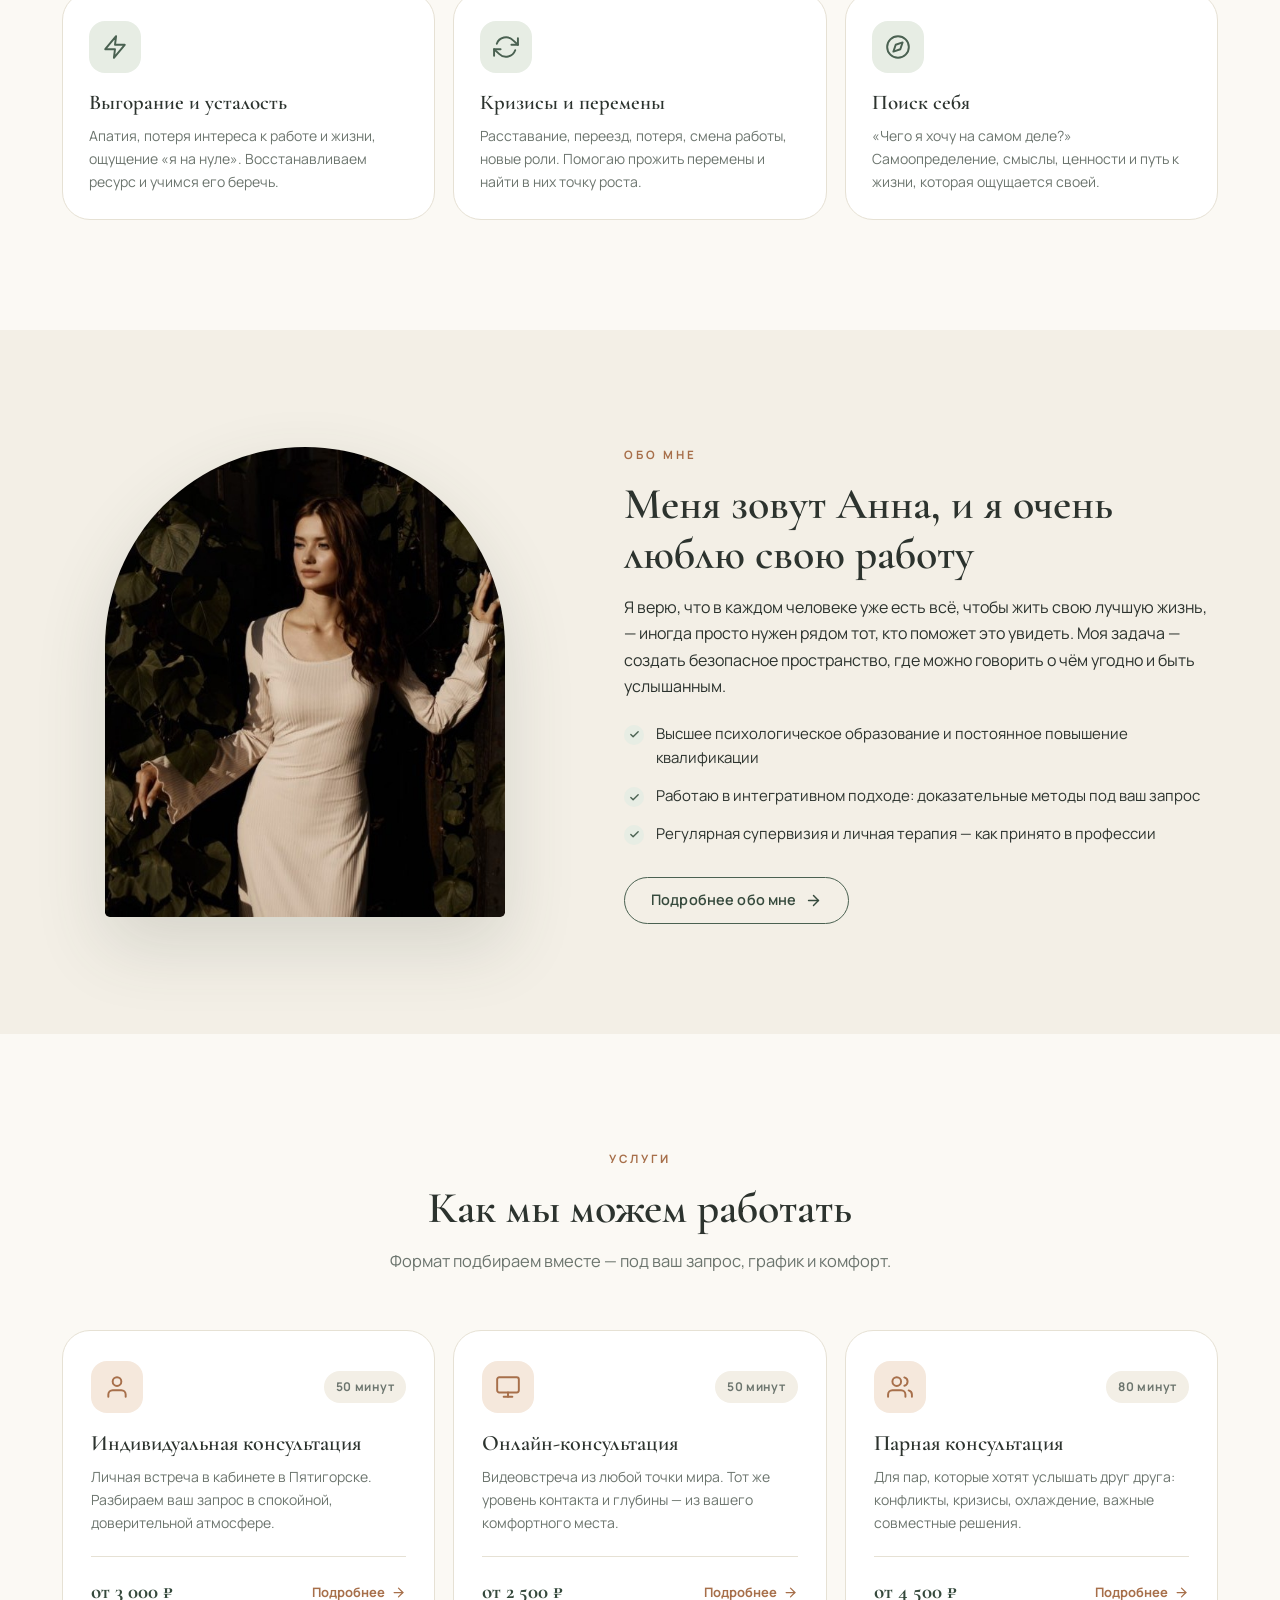
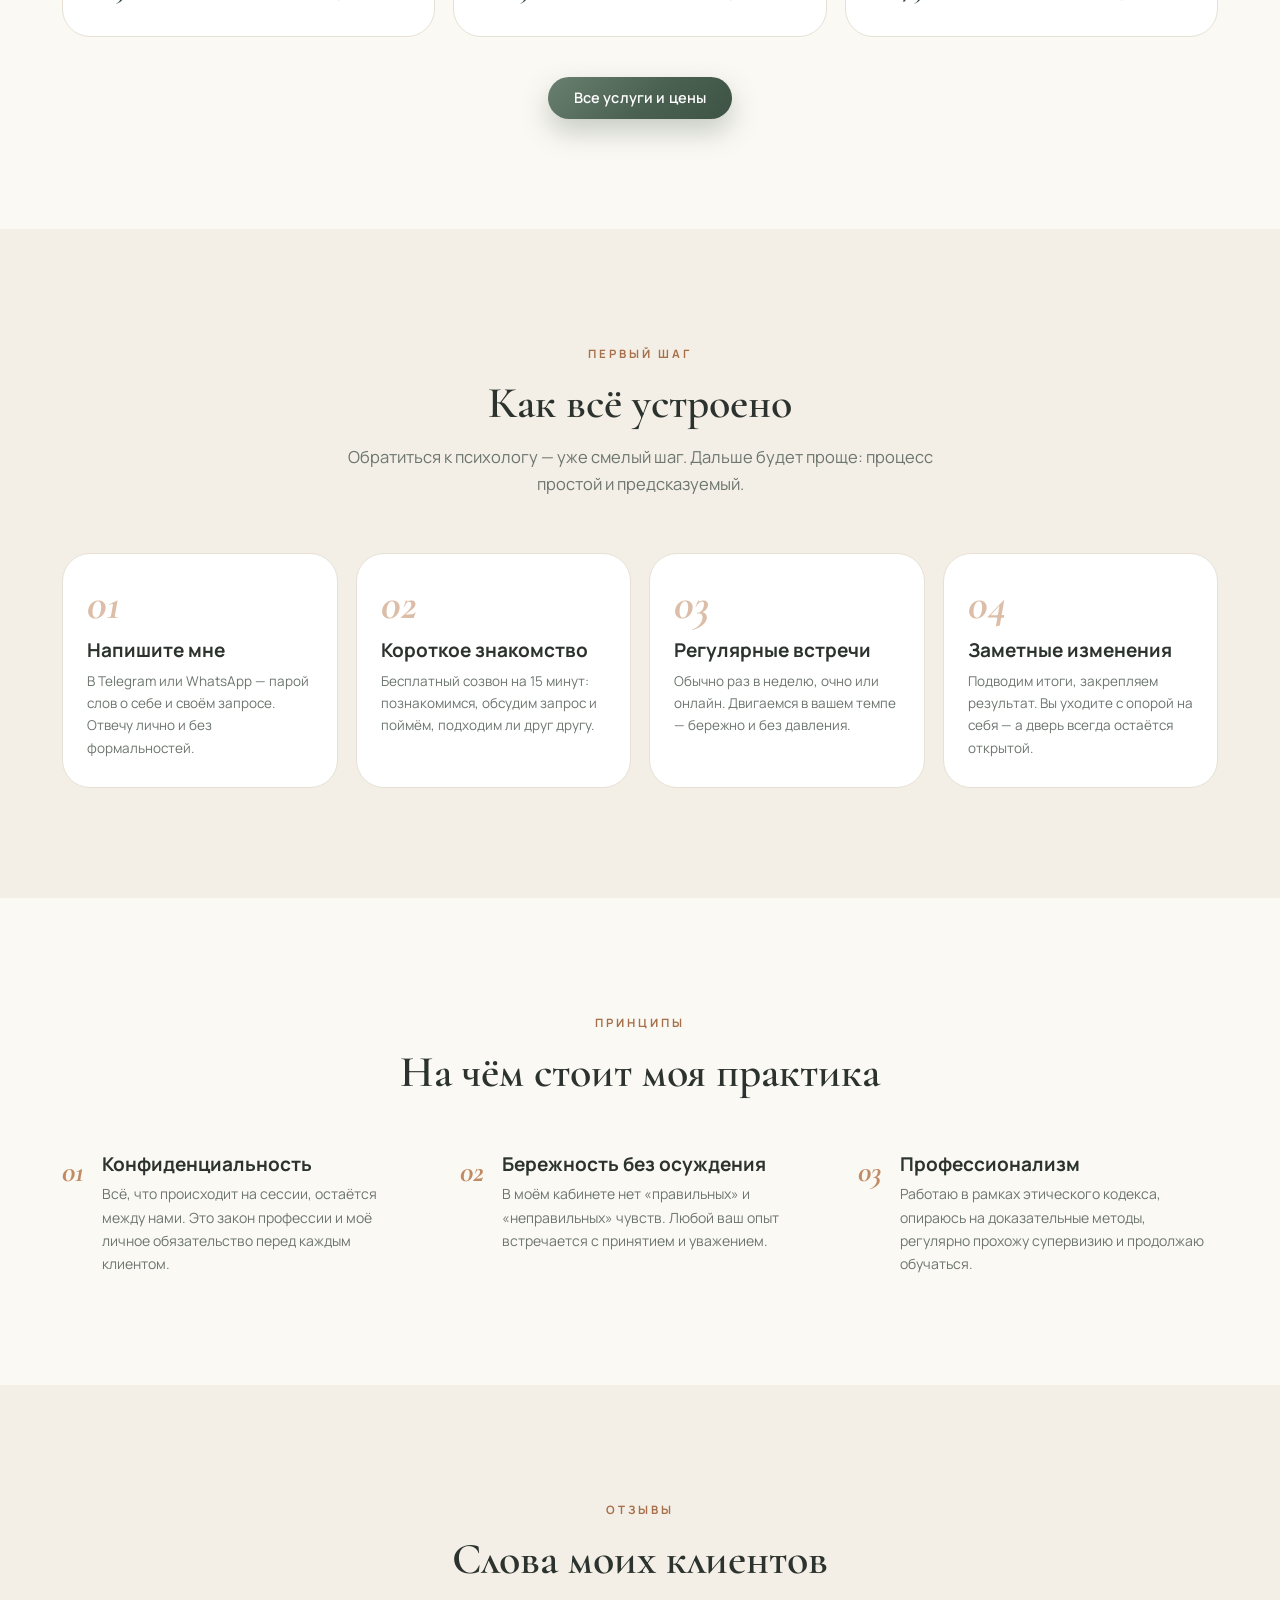
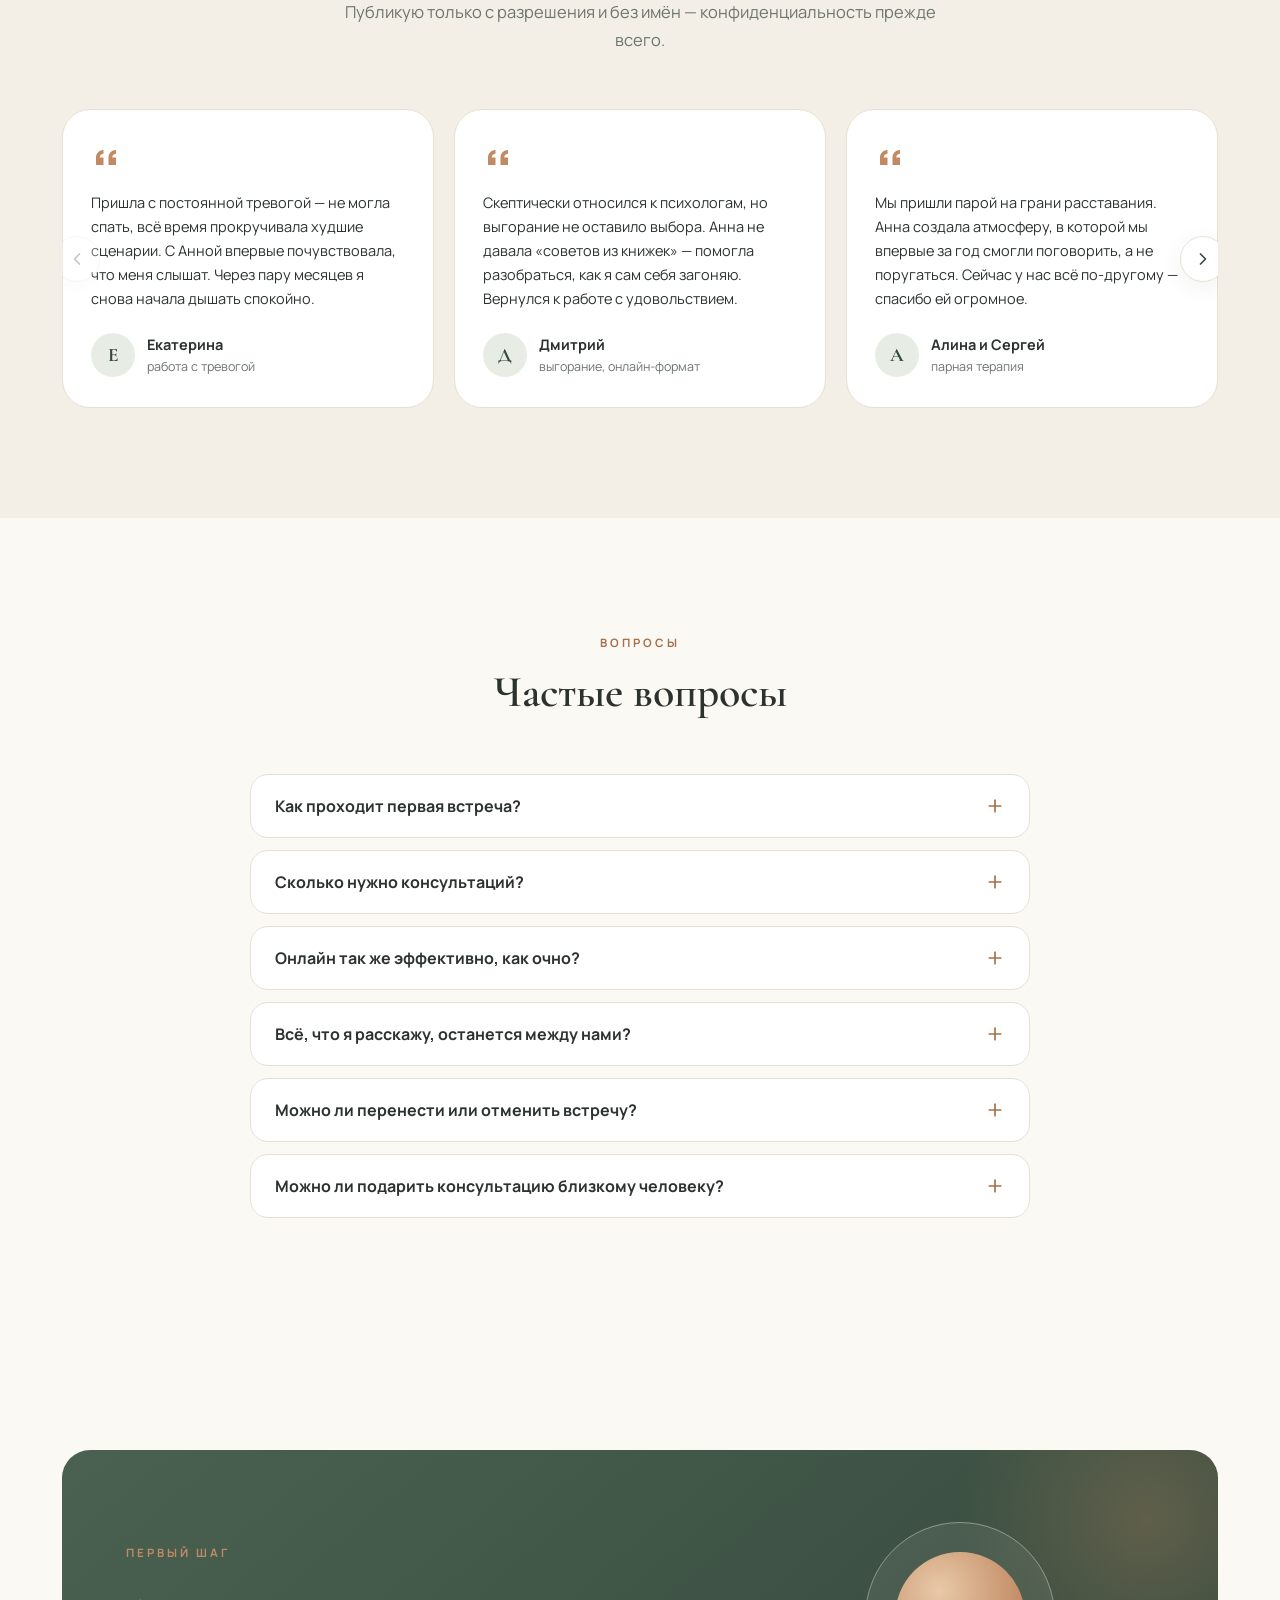
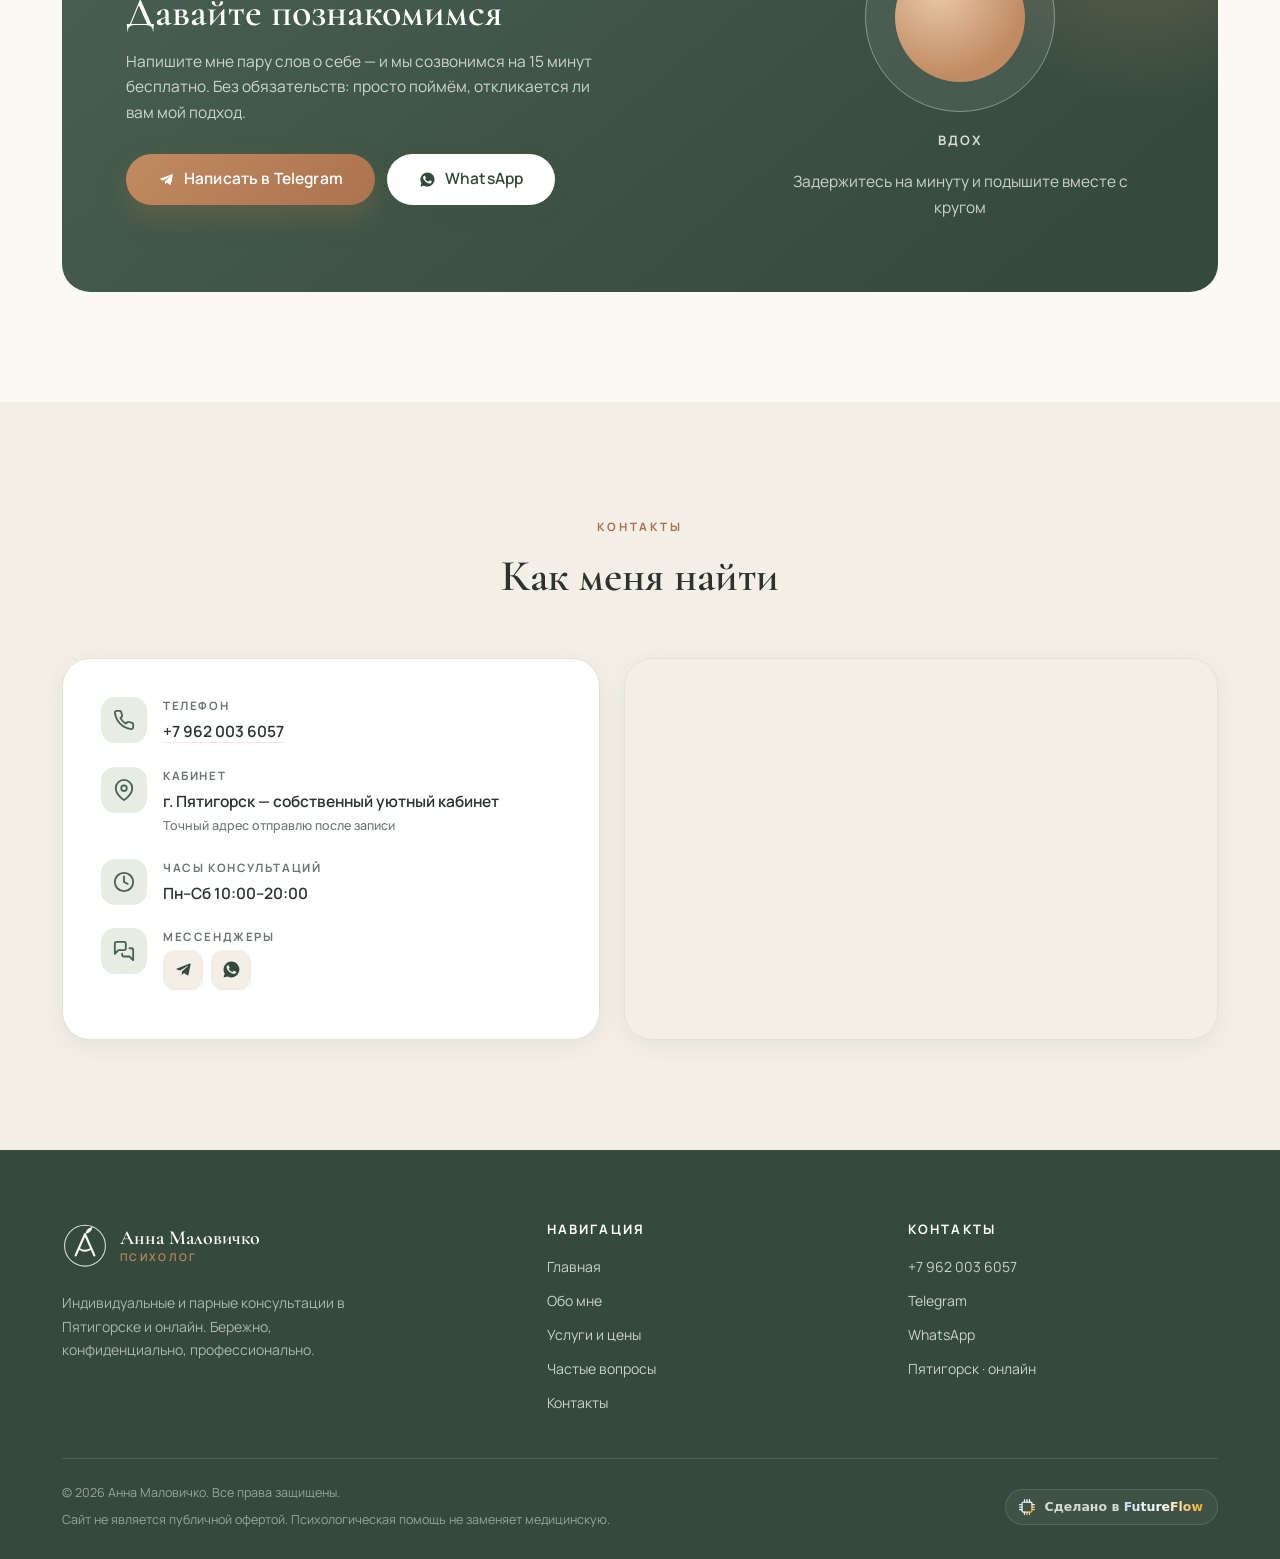
==== commit b72045db: "Revert "Студенческий режим сайта: личная страница без услуг и записи" This reverts commit 59a9b68425" ====
--- a/index.html
+++ b/index.html
@@ -4,16 +4,16 @@
   <meta charset="utf-8">
   <meta name="viewport" content="width=device-width, initial-scale=1, viewport-fit=cover">
   <meta name="theme-color" content="#35493C">
-  <title>Анна Маловичко — психология и забота о себе</title>
-  <meta name="description" content="Личная страница Анны Маловичко: психология простыми словами, бережное отношение к себе и путь в профессию. Пятигорск.">
+  <title>Анна Маловичко — психолог · Пятигорск и онлайн</title>
+  <meta name="description" content="Психолог Анна Маловичко. Индивидуальные и парные консультации в Пятигорске и онлайн: тревога, стресс, самооценка, отношения, выгорание. Бережно, конфиденциально, без осуждения.">
 
   <link rel="icon" href="assets/img/logo-mark.svg" type="image/svg+xml">
   <link rel="apple-touch-icon" href="assets/img/logo-mark.svg">
 
   <meta property="og:type" content="website">
-  <meta property="og:site_name" content="Анна Маловичко">
-  <meta property="og:title" content="Анна Маловичко — психология и забота о себе">
-  <meta property="og:description" content="Пространство, где можно быть собой. Психология простыми словами и путь в профессию.">
+  <meta property="og:site_name" content="Анна Маловичко — психолог">
+  <meta property="og:title" content="Анна Маловичко — психолог · Пятигорск и онлайн">
+  <meta property="og:description" content="Пространство, где можно быть собой. Индивидуальные и парные консультации — очно в Пятигорске и онлайн.">
   <meta property="og:image" content="assets/img/og-cover.png">
   <meta property="og:locale" content="ru_RU">
   <meta name="twitter:card" content="summary_large_image">
@@ -27,10 +27,13 @@
   <script type="application/ld+json">
   {
     "@context": "https://schema.org",
-    "@type": "Person",
-    "name": "Анна Маловичко",
-    "description": "Личная страница: психология и бережное отношение к себе.",
-    "address": { "@type": "PostalAddress", "addressLocality": "Пятигорск", "addressCountry": "RU" }
+    "@type": "Psychologist",
+    "name": "Анна Маловичко — психолог",
+    "description": "Психолог Анна Маловичко. Индивидуальные и парные консультации в Пятигорске и онлайн.",
+    "telephone": "+79620036057",
+    "address": { "@type": "PostalAddress", "addressLocality": "Пятигорск", "addressCountry": "RU" },
+    "areaServed": ["Пятигорск", "Онлайн"],
+    "sameAs": ["https://t.me/AnnaMalovichko"]
   }
   </script>
 </head>
@@ -40,6 +43,10 @@
 <div class="topbar">
   <div class="container topbar__row">
     <div class="topbar__info">
+      <span class="topbar__item">
+        <svg viewBox="0 0 24 24" fill="none" stroke="currentColor" stroke-width="2" stroke-linecap="round" stroke-linejoin="round"><circle cx="12" cy="12" r="10"/><polyline points="12 6 12 12 16 14"/></svg>
+        <span data-cfg="hours">Пн–Сб 10:00–20:00</span>
+      </span>
       <span class="topbar__item">
         <svg viewBox="0 0 24 24" fill="none" stroke="currentColor" stroke-width="2" stroke-linecap="round" stroke-linejoin="round"><path d="M21 10c0 7-9 13-9 13S3 17 3 10a9 9 0 0 1 18 0z"/><circle cx="12" cy="10" r="3"/></svg>
         <span data-cfg="addressShort">Пятигорск · онлайн</span>
@@ -72,11 +79,12 @@
     <nav class="nav" aria-label="Основная навигация">
       <a class="nav__link" href="index.html">Главная</a>
       <a class="nav__link" href="about.html">Обо мне</a>
+      <a class="nav__link" href="services.html">Услуги и цены</a>
       <a class="nav__link" href="index.html#faq">Вопросы</a>
       <a class="nav__link" href="contacts.html">Контакты</a>
     </nav>
     <div class="header__cta">
-      <a class="btn btn--primary btn--sm" data-href="telegram" target="_blank" rel="noopener">Написать мне</a>
+      <a class="btn btn--primary btn--sm" data-href="telegram" target="_blank" rel="noopener">Записаться</a>
       <button class="burger" aria-label="Открыть меню" aria-expanded="false">
         <svg viewBox="0 0 24 24" fill="none" stroke="currentColor" stroke-width="2" stroke-linecap="round" stroke-linejoin="round"><line x1="3" y1="6" x2="21" y2="6"/><line x1="3" y1="12" x2="21" y2="12"/><line x1="3" y1="18" x2="21" y2="18"/></svg>
       </button>
@@ -91,6 +99,7 @@
   </button>
   <a class="mobile-menu__link" href="index.html">Главная <svg viewBox="0 0 24 24" fill="none" stroke="currentColor" stroke-width="2" stroke-linecap="round" stroke-linejoin="round"><polyline points="9 18 15 12 9 6"/></svg></a>
   <a class="mobile-menu__link" href="about.html">Обо мне <svg viewBox="0 0 24 24" fill="none" stroke="currentColor" stroke-width="2" stroke-linecap="round" stroke-linejoin="round"><polyline points="9 18 15 12 9 6"/></svg></a>
+  <a class="mobile-menu__link" href="services.html">Услуги и цены <svg viewBox="0 0 24 24" fill="none" stroke="currentColor" stroke-width="2" stroke-linecap="round" stroke-linejoin="round"><polyline points="9 18 15 12 9 6"/></svg></a>
   <a class="mobile-menu__link" href="index.html#faq">Вопросы <svg viewBox="0 0 24 24" fill="none" stroke="currentColor" stroke-width="2" stroke-linecap="round" stroke-linejoin="round"><polyline points="9 18 15 12 9 6"/></svg></a>
   <a class="mobile-menu__link" href="contacts.html">Контакты <svg viewBox="0 0 24 24" fill="none" stroke="currentColor" stroke-width="2" stroke-linecap="round" stroke-linejoin="round"><polyline points="9 18 15 12 9 6"/></svg></a>
   <div class="mobile-menu__actions">
@@ -103,13 +112,13 @@
 <section class="hero">
   <div class="container hero__grid">
     <div class="hero__content reveal">
-      <span class="hero__eyebrow">Психология · Пятигорск</span>
+      <span class="hero__eyebrow">Психолог · Пятигорск и онлайн</span>
       <h1 class="hero__title">Пространство, где можно <em>быть собой</em></h1>
-      <p class="hero__lead">Я — Анна. Психология — моё призвание: сейчас я завершаю профильное образование и готовлюсь к частной практике. Здесь я делюсь тем, что помогает жить спокойнее и бережнее к себе, — а после диплома тут откроется запись на консультации.</p>
+      <p class="hero__lead">Я — Анна, практикующий психолог. Помогаю справляться с тревогой, выгоранием и трудностями в отношениях — бережно, конфиденциально и без осуждения. Очно в уютном кабинете в Пятигорске или онлайн из любой точки мира.</p>
       <div class="hero__actions">
         <a class="btn btn--primary btn--lg" data-href="telegram" target="_blank" rel="noopener">
           <svg class="btn__icon" viewBox="0 0 24 24" fill="currentColor"><path d="M9.78 18.65l.28-4.23 7.68-6.92c.34-.31-.07-.46-.52-.19L7.74 13.3 3.64 12c-.88-.25-.89-.86.2-1.3l15.97-6.16c.73-.33 1.43.18 1.15 1.3l-2.72 12.81c-.19.91-.74 1.13-1.5.71L12.6 16.3l-1.99 1.93c-.23.23-.42.42-.83.42z"/></svg>
-          Написать мне
+          Записаться на консультацию
         </a>
         <a class="btn btn--ghost btn--lg" data-href="whatsapp" target="_blank" rel="noopener">
           <svg class="btn__icon" viewBox="0 0 24 24" fill="currentColor"><path d="M12 2a10 10 0 0 0-8.6 15.1L2 22l5-1.3A10 10 0 1 0 12 2zm5.4 14.1c-.2.7-1.3 1.3-1.9 1.4-.5.1-1.1.1-1.8-.1-.4-.1-1-.3-1.7-.6-2.9-1.3-4.8-4.2-5-4.4-.1-.2-1.2-1.6-1.2-3s.7-2.1 1-2.4c.2-.3.5-.3.7-.3h.5c.2 0 .4 0 .6.5.2.6.8 2 .9 2.1.1.2.1.3 0 .5-.1.2-.1.3-.3.5l-.4.5c-.1.1-.3.3-.1.6.2.3.8 1.3 1.7 2.1 1.2 1.1 2.2 1.4 2.5 1.5.3.2.5.1.7-.1.2-.2.8-.9 1-1.2.2-.3.4-.3.7-.2.3.1 1.9.9 2.2 1.1.3.2.5.2.6.4.1.1.1.7-.1 1.4z"/></svg>
@@ -117,9 +126,9 @@
         </a>
       </div>
       <div class="hero__props">
-        <div class="hero__prop"><strong>Сейчас</strong><span>завершаю профильное обучение</span></div>
-        <div class="hero__prop"><strong>Скоро</strong><span>частная практика после диплома</span></div>
-        <div class="hero__prop"><strong>Здесь</strong><span>блог о психологии и заботе о себе</span></div>
+        <div class="hero__prop"><strong>500+</strong><span>часов консультаций</span></div>
+        <div class="hero__prop"><strong>1:1</strong><span>личная терапия и супервизия</span></div>
+        <div class="hero__prop"><strong>100%</strong><span>конфиденциально</span></div>
       </div>
     </div>
     <div class="hero__photo reveal reveal--delay-2">
@@ -137,15 +146,35 @@
   </div>
 </section>
 
-<!-- Полная версия блока — в ветке site-full-version (вернуть после диплома) -->
+<!-- Trust strip -->
+<section class="trust">
+  <div class="container trust__grid">
+    <div class="trust__item reveal">
+      <div class="trust__num"><span data-counter="500">0</span><small>+ часов</small></div>
+      <div class="trust__label">практики консультирования</div>
+    </div>
+    <div class="trust__item reveal reveal--delay-1">
+      <div class="trust__num"><span data-counter="150">0</span><small>+</small></div>
+      <div class="trust__label">клиентов доверились мне</div>
+    </div>
+    <div class="trust__item reveal reveal--delay-2">
+      <div class="trust__num"><span data-counter="6">0</span><small>+ лет</small></div>
+      <div class="trust__label">обучения психологии</div>
+    </div>
+    <div class="trust__item reveal reveal--delay-3">
+      <div class="trust__num"><span data-counter="100">0</span><small>%</small></div>
+      <div class="trust__label">конфиденциальности</div>
+    </div>
+  </div>
+</section>
 
 <!-- С чем я работаю -->
 <section class="section">
   <div class="container">
     <div class="section__head reveal">
-      <span class="section__eyebrow">Темы</span>
-      <h2 class="section__title">Что мне близко в психологии</h2>
-      <p class="section__lead">Темы, которые я изучаю глубже всего, — о них и будет мой блог.</p>
+      <span class="section__eyebrow">Запросы</span>
+      <h2 class="section__title">С чем ко мне приходят</h2>
+      <p class="section__lead">Любой запрос важен. Если вашей темы нет в списке — напишите, и мы вместе поймём, чем я могу помочь.</p>
     </div>
     <div class="topics">
       <div class="topic-card reveal">
@@ -153,42 +182,42 @@
           <svg viewBox="0 0 24 24" fill="none" stroke="currentColor" stroke-width="1.8" stroke-linecap="round" stroke-linejoin="round"><path d="M9.59 4.59A2 2 0 1 1 11 8H2m10.59 11.41A2 2 0 1 0 14 16H2m15.73-8.27A2.5 2.5 0 1 1 19.5 12H2"/></svg>
         </span>
         <h3 class="topic-card__title">Тревога и стресс</h3>
-        <p class="topic-card__text">Почему возникает тревога, как устроено напряжение и что помогает возвращать себе спокойствие и опору.</p>
+        <p class="topic-card__text">Постоянное напряжение, навязчивые мысли, панические состояния, страх будущего. Учимся возвращать себе спокойствие и опору.</p>
       </div>
       <div class="topic-card reveal reveal--delay-1">
         <span class="topic-card__icon">
           <svg viewBox="0 0 24 24" fill="none" stroke="currentColor" stroke-width="1.8" stroke-linecap="round" stroke-linejoin="round"><circle cx="12" cy="12" r="10"/><path d="M8 14s1.5 2 4 2 4-2 4-2"/><line x1="9" y1="9" x2="9.01" y2="9"/><line x1="15" y1="9" x2="15.01" y2="9"/></svg>
         </span>
         <h3 class="topic-card__title">Самооценка и уверенность</h3>
-        <p class="topic-card__text">Откуда берётся внутренний критик, почему сложно говорить «нет» и как учиться относиться к себе бережнее.</p>
+        <p class="topic-card__text">Внутренний критик, ощущение «я недостаточно хорош», сложность говорить «нет». Возвращаем ценность себя.</p>
       </div>
       <div class="topic-card reveal reveal--delay-2">
         <span class="topic-card__icon">
           <svg viewBox="0 0 24 24" fill="none" stroke="currentColor" stroke-width="1.8" stroke-linecap="round" stroke-linejoin="round"><path d="M17 21v-2a4 4 0 0 0-4-4H5a4 4 0 0 0-4 4v2"/><circle cx="9" cy="7" r="4"/><path d="M23 21v-2a4 4 0 0 0-3-3.87"/><path d="M16 3.13a4 4 0 0 1 0 7.75"/></svg>
         </span>
         <h3 class="topic-card__title">Отношения и границы</h3>
-        <p class="topic-card__text">Близость, конфликты и личные границы: как устроены отношения и что делает их здоровыми.</p>
+        <p class="topic-card__text">Конфликты в паре и семье, зависимые отношения, одиночество, трудности с личными границами и близостью.</p>
       </div>
       <div class="topic-card reveal">
         <span class="topic-card__icon">
           <svg viewBox="0 0 24 24" fill="none" stroke="currentColor" stroke-width="1.8" stroke-linecap="round" stroke-linejoin="round"><path d="M13 2 3 14h9l-1 8 10-12h-9l1-8z"/></svg>
         </span>
         <h3 class="topic-card__title">Выгорание и усталость</h3>
-        <p class="topic-card__text">Как распознать выгорание на ранних стадиях и что на самом деле помогает восстанавливать ресурс.</p>
+        <p class="topic-card__text">Апатия, потеря интереса к работе и жизни, ощущение «я на нуле». Восстанавливаем ресурс и учимся его беречь.</p>
       </div>
       <div class="topic-card reveal reveal--delay-1">
         <span class="topic-card__icon">
           <svg viewBox="0 0 24 24" fill="none" stroke="currentColor" stroke-width="1.8" stroke-linecap="round" stroke-linejoin="round"><polyline points="23 4 23 10 17 10"/><polyline points="1 20 1 14 7 14"/><path d="M3.51 9a9 9 0 0 1 14.85-3.36L23 10M1 14l4.64 4.36A9 9 0 0 0 20.49 15"/></svg>
         </span>
         <h3 class="topic-card__title">Кризисы и перемены</h3>
-        <p class="topic-card__text">Переезды, расставания, новые роли: как большие перемены устроены психологически и где в них точка роста.</p>
+        <p class="topic-card__text">Расставание, переезд, потеря, смена работы, новые роли. Помогаю прожить перемены и найти в них точку роста.</p>
       </div>
       <div class="topic-card reveal reveal--delay-2">
         <span class="topic-card__icon">
           <svg viewBox="0 0 24 24" fill="none" stroke="currentColor" stroke-width="1.8" stroke-linecap="round" stroke-linejoin="round"><circle cx="12" cy="12" r="10"/><polygon points="16.24 7.76 14.12 14.12 7.76 16.24 9.88 9.88 16.24 7.76"/></svg>
         </span>
         <h3 class="topic-card__title">Поиск себя</h3>
-        <p class="topic-card__text">«Чего я хочу на самом деле?» Самоопределение, ценности, смыслы — путь к жизни, которая ощущается своей.</p>
+        <p class="topic-card__text">«Чего я хочу на самом деле?» Самоопределение, смыслы, ценности и путь к жизни, которая ощущается своей.</p>
       </div>
     </div>
   </div>
@@ -203,12 +232,12 @@
       </div>
       <div class="about-preview__content reveal reveal--delay-1">
         <span class="section__eyebrow">Обо мне</span>
-        <h2 class="section__title mt-0">Меня зовут Анна, и я выбрала психологию</h2>
-        <p>Я верю, что в каждом человеке уже есть всё, чтобы жить свою лучшую жизнь, — иногда просто нужен рядом тот, кто поможет это увидеть. Именно поэтому я иду в эту профессию — вдумчиво и без спешки: сначала образование, потом практика.</p>
+        <h2 class="section__title mt-0">Меня зовут Анна, и я очень люблю свою работу</h2>
+        <p>Я верю, что в каждом человеке уже есть всё, чтобы жить свою лучшую жизнь, — иногда просто нужен рядом тот, кто поможет это увидеть. Моя задача — создать безопасное пространство, где можно говорить о чём угодно и быть услышанным.</p>
         <ul class="about-preview__list">
-          <li>Завершаю профильное психологическое образование</li>
-          <li>Верю в доказательные методы и бережное отношение к человеку</li>
-          <li>Впереди — диплом, супервизия и собственная практика</li>
+          <li>Высшее психологическое образование и постоянное повышение квалификации</li>
+          <li>Работаю в интегративном подходе: доказательные методы под ваш запрос</li>
+          <li>Регулярная супервизия и личная терапия — как принято в профессии</li>
         </ul>
         <a class="btn btn--ghost" href="about.html">
           Подробнее обо мне
@@ -219,36 +248,94 @@
   </div>
 </section>
 
-<!-- Полная версия блока — в ветке site-full-version (вернуть после диплома) -->
-
-<!-- Дорожная карта -->
+<!-- Услуги (превью) -->
 <section class="section">
   <div class="container">
     <div class="section__head reveal">
-      <span class="section__eyebrow">Планы</span>
-      <h2 class="section__title">Что будет дальше</h2>
-      <p class="section__lead">Честно о том, где я сейчас и куда иду.</p>
-    </div>
-    <div class="steps" style="grid-template-columns: repeat(3, 1fr);">
+      <span class="section__eyebrow">Услуги</span>
+      <h2 class="section__title">Как мы можем работать</h2>
+      <p class="section__lead">Формат подбираем вместе — под ваш запрос, график и комфорт.</p>
+    </div>
+    <div class="services">
+      <a class="service-card reveal" href="services.html#individual">
+        <div class="service-card__top">
+          <span class="service-card__icon">
+            <svg viewBox="0 0 24 24" fill="none" stroke="currentColor" stroke-width="1.8" stroke-linecap="round" stroke-linejoin="round"><path d="M20 21v-2a4 4 0 0 0-4-4H8a4 4 0 0 0-4 4v2"/><circle cx="12" cy="7" r="4"/></svg>
+          </span>
+          <span class="service-card__dur">50 минут</span>
+        </div>
+        <h3 class="service-card__title">Индивидуальная консультация</h3>
+        <p class="service-card__text">Личная встреча в кабинете в Пятигорске. Разбираем ваш запрос в спокойной, доверительной атмосфере.</p>
+        <div class="service-card__meta">
+          <span class="service-card__price">от <span data-cfg="prices.individual">3 000</span> ₽</span>
+          <span class="service-card__more">Подробнее <svg viewBox="0 0 24 24" fill="none" stroke="currentColor" stroke-width="2" stroke-linecap="round" stroke-linejoin="round"><line x1="5" y1="12" x2="19" y2="12"/><polyline points="12 5 19 12 12 19"/></svg></span>
+        </div>
+      </a>
+      <a class="service-card reveal reveal--delay-1" href="services.html#online">
+        <div class="service-card__top">
+          <span class="service-card__icon">
+            <svg viewBox="0 0 24 24" fill="none" stroke="currentColor" stroke-width="1.8" stroke-linecap="round" stroke-linejoin="round"><rect x="2" y="3" width="20" height="14" rx="2"/><line x1="8" y1="21" x2="16" y2="21"/><line x1="12" y1="17" x2="12" y2="21"/></svg>
+          </span>
+          <span class="service-card__dur">50 минут</span>
+        </div>
+        <h3 class="service-card__title">Онлайн-консультация</h3>
+        <p class="service-card__text">Видеовстреча из любой точки мира. Тот же уровень контакта и глубины — из вашего комфортного места.</p>
+        <div class="service-card__meta">
+          <span class="service-card__price">от <span data-cfg="prices.online">2 500</span> ₽</span>
+          <span class="service-card__more">Подробнее <svg viewBox="0 0 24 24" fill="none" stroke="currentColor" stroke-width="2" stroke-linecap="round" stroke-linejoin="round"><line x1="5" y1="12" x2="19" y2="12"/><polyline points="12 5 19 12 12 19"/></svg></span>
+        </div>
+      </a>
+      <a class="service-card reveal reveal--delay-2" href="services.html#couple">
+        <div class="service-card__top">
+          <span class="service-card__icon">
+            <svg viewBox="0 0 24 24" fill="none" stroke="currentColor" stroke-width="1.8" stroke-linecap="round" stroke-linejoin="round"><path d="M17 21v-2a4 4 0 0 0-4-4H5a4 4 0 0 0-4 4v2"/><circle cx="9" cy="7" r="4"/><path d="M23 21v-2a4 4 0 0 0-3-3.87"/><path d="M16 3.13a4 4 0 0 1 0 7.75"/></svg>
+          </span>
+          <span class="service-card__dur">80 минут</span>
+        </div>
+        <h3 class="service-card__title">Парная консультация</h3>
+        <p class="service-card__text">Для пар, которые хотят услышать друг друга: конфликты, кризисы, охлаждение, важные совместные решения.</p>
+        <div class="service-card__meta">
+          <span class="service-card__price">от <span data-cfg="prices.couple">4 500</span> ₽</span>
+          <span class="service-card__more">Подробнее <svg viewBox="0 0 24 24" fill="none" stroke="currentColor" stroke-width="2" stroke-linecap="round" stroke-linejoin="round"><line x1="5" y1="12" x2="19" y2="12"/><polyline points="12 5 19 12 12 19"/></svg></span>
+        </div>
+      </a>
+    </div>
+    <p class="text-center" style="margin-top: 40px;">
+      <a class="btn btn--primary" href="services.html">Все услуги и цены</a>
+    </p>
+  </div>
+</section>
+
+<!-- Как проходит работа -->
+<section class="section section--soft">
+  <div class="container">
+    <div class="section__head reveal">
+      <span class="section__eyebrow">Первый шаг</span>
+      <h2 class="section__title">Как всё устроено</h2>
+      <p class="section__lead">Обратиться к психологу — уже смелый шаг. Дальше будет проще: процесс простой и предсказуемый.</p>
+    </div>
+    <div class="steps">
       <div class="step reveal">
         <div class="step__num">01</div>
-        <h3 class="step__title">Обучение</h3>
-        <p class="step__text">Завершаю профильное образование по психологии — фундамент, без которого нельзя помогать людям.</p>
+        <h3 class="step__title">Напишите мне</h3>
+        <p class="step__text">В Telegram или WhatsApp — парой слов о себе и своём запросе. Отвечу лично и без формальностей.</p>
       </div>
       <div class="step reveal reveal--delay-1">
         <div class="step__num">02</div>
-        <h3 class="step__title">Диплом и супервизия</h3>
-        <p class="step__text">После выпуска — практика под супервизией опытных коллег, как принято в профессии.</p>
+        <h3 class="step__title">Короткое знакомство</h3>
+        <p class="step__text">Бесплатный созвон на 15 минут: познакомимся, обсудим запрос и поймём, подходим ли друг другу.</p>
       </div>
       <div class="step reveal reveal--delay-2">
         <div class="step__num">03</div>
-        <h3 class="step__title">Открытие записи</h3>
-        <p class="step__text">Здесь появятся консультации и запись. Напишите мне — сообщу лично, когда всё запустится.</p>
-      </div>
-    </div>
-    <p class="text-center" style="margin-top: 36px;">
-      <a class="btn btn--primary" data-href="telegram" target="_blank" rel="noopener">Написать мне</a>
-    </p>
+        <h3 class="step__title">Регулярные встречи</h3>
+        <p class="step__text">Обычно раз в неделю, очно или онлайн. Двигаемся в вашем темпе — бережно и без давления.</p>
+      </div>
+      <div class="step reveal reveal--delay-3">
+        <div class="step__num">04</div>
+        <h3 class="step__title">Заметные изменения</h3>
+        <p class="step__text">Подводим итоги, закрепляем результат. Вы уходите с опорой на себя — а дверь всегда остаётся открытой.</p>
+      </div>
+    </div>
   </div>
 </section>
 
@@ -257,35 +344,109 @@
   <div class="container">
     <div class="section__head reveal">
       <span class="section__eyebrow">Принципы</span>
-      <h2 class="section__title">То, во что я верю</h2>
+      <h2 class="section__title">На чём стоит моя практика</h2>
     </div>
     <div class="why">
       <div class="why-item reveal">
         <div class="why-item__num">01</div>
         <div>
           <h3 class="why-item__title">Конфиденциальность</h3>
-          <p class="why-item__text">Всё личное остаётся личным. Это закон профессии психолога — и мой принцип уже сейчас, в любом общении.</p>
+          <p class="why-item__text">Всё, что происходит на сессии, остаётся между нами. Это закон профессии и моё личное обязательство перед каждым клиентом.</p>
         </div>
       </div>
       <div class="why-item reveal reveal--delay-1">
         <div class="why-item__num">02</div>
         <div>
           <h3 class="why-item__title">Бережность без осуждения</h3>
-          <p class="why-item__text">Не бывает «правильных» и «неправильных» чувств. Любой опыт заслуживает принятия и уважения.</p>
+          <p class="why-item__text">В моём кабинете нет «правильных» и «неправильных» чувств. Любой ваш опыт встречается с принятием и уважением.</p>
         </div>
       </div>
       <div class="why-item reveal reveal--delay-2">
         <div class="why-item__num">03</div>
         <div>
           <h3 class="why-item__title">Профессионализм</h3>
-          <p class="why-item__text">Учусь у практикующих специалистов, опираюсь на доказательные методы и этический кодекс профессии. Никакой практики до квалификации — это принципиально.</p>
-        </div>
-      </div>
-    </div>
-  </div>
-</section>
-
-<!-- Полная версия блока — в ветке site-full-version (вернуть после диплома) -->
+          <p class="why-item__text">Работаю в рамках этического кодекса, опираюсь на доказательные методы, регулярно прохожу супервизию и продолжаю обучаться.</p>
+        </div>
+      </div>
+    </div>
+  </div>
+</section>
+
+<!-- Отзывы -->
+<section class="section section--soft">
+  <div class="container">
+    <div class="section__head reveal">
+      <span class="section__eyebrow">Отзывы</span>
+      <h2 class="section__title">Слова моих клиентов</h2>
+      <p class="section__lead">Публикую только с разрешения и без имён — конфиденциальность прежде всего.</p>
+    </div>
+    <div class="reviews-wrap">
+      <button class="reviews-arrow reviews-arrow--prev" type="button" aria-label="Предыдущий отзыв">
+        <svg viewBox="0 0 24 24" fill="none" stroke="currentColor" stroke-width="2" stroke-linecap="round" stroke-linejoin="round"><polyline points="15 18 9 12 15 6"/></svg>
+      </button>
+      <button class="reviews-arrow reviews-arrow--next" type="button" aria-label="Следующий отзыв">
+        <svg viewBox="0 0 24 24" fill="none" stroke="currentColor" stroke-width="2" stroke-linecap="round" stroke-linejoin="round"><polyline points="9 18 15 12 9 6"/></svg>
+      </button>
+      <div class="reviews">
+        <article class="review reveal">
+          <div class="review__quote"><svg viewBox="0 0 24 24" fill="currentColor"><path d="M10 8c-3.3 0-6 2.7-6 6v6h6v-6H7c0-1.7 1.3-3 3-3V8zm10 0c-3.3 0-6 2.7-6 6v6h6v-6h-3c0-1.7 1.3-3 3-3V8z"/></svg></div>
+          <p class="review__text">Пришла с постоянной тревогой — не могла спать, всё время прокручивала худшие сценарии. С Анной впервые почувствовала, что меня слышат. Через пару месяцев я снова начала дышать спокойно.</p>
+          <div class="review__author">
+            <span class="review__avatar">Е</span>
+            <div>
+              <div class="review__name">Екатерина</div>
+              <div class="review__meta">работа с тревогой</div>
+            </div>
+          </div>
+        </article>
+        <article class="review reveal reveal--delay-1">
+          <div class="review__quote"><svg viewBox="0 0 24 24" fill="currentColor"><path d="M10 8c-3.3 0-6 2.7-6 6v6h6v-6H7c0-1.7 1.3-3 3-3V8zm10 0c-3.3 0-6 2.7-6 6v6h6v-6h-3c0-1.7 1.3-3 3-3V8z"/></svg></div>
+          <p class="review__text">Скептически относился к психологам, но выгорание не оставило выбора. Анна не давала «советов из книжек» — помогла разобраться, как я сам себя загоняю. Вернулся к работе с удовольствием.</p>
+          <div class="review__author">
+            <span class="review__avatar">Д</span>
+            <div>
+              <div class="review__name">Дмитрий</div>
+              <div class="review__meta">выгорание, онлайн-формат</div>
+            </div>
+          </div>
+        </article>
+        <article class="review reveal reveal--delay-2">
+          <div class="review__quote"><svg viewBox="0 0 24 24" fill="currentColor"><path d="M10 8c-3.3 0-6 2.7-6 6v6h6v-6H7c0-1.7 1.3-3 3-3V8zm10 0c-3.3 0-6 2.7-6 6v6h6v-6h-3c0-1.7 1.3-3 3-3V8z"/></svg></div>
+          <p class="review__text">Мы пришли парой на грани расставания. Анна создала атмосферу, в которой мы впервые за год смогли поговорить, а не поругаться. Сейчас у нас всё по-другому — спасибо ей огромное.</p>
+          <div class="review__author">
+            <span class="review__avatar">А</span>
+            <div>
+              <div class="review__name">Алина и Сергей</div>
+              <div class="review__meta">парная терапия</div>
+            </div>
+          </div>
+        </article>
+        <article class="review">
+          <div class="review__quote"><svg viewBox="0 0 24 24" fill="currentColor"><path d="M10 8c-3.3 0-6 2.7-6 6v6h6v-6H7c0-1.7 1.3-3 3-3V8zm10 0c-3.3 0-6 2.7-6 6v6h6v-6h-3c0-1.7 1.3-3 3-3V8z"/></svg></div>
+          <p class="review__text">После переезда в другой город чувствовала себя потерянной. Онлайн-сессии с Анной стали моей опорой: тепло, бережно и при этом очень по делу. Рекомендую всем, кто сомневается.</p>
+          <div class="review__author">
+            <span class="review__avatar">М</span>
+            <div>
+              <div class="review__name">Мария</div>
+              <div class="review__meta">кризис перемен</div>
+            </div>
+          </div>
+        </article>
+        <article class="review">
+          <div class="review__quote"><svg viewBox="0 0 24 24" fill="currentColor"><path d="M10 8c-3.3 0-6 2.7-6 6v6h6v-6H7c0-1.7 1.3-3 3-3V8zm10 0c-3.3 0-6 2.7-6 6v6h6v-6h-3c0-1.7 1.3-3 3-3V8z"/></svg></div>
+          <p class="review__text">Всю жизнь считала себя «недостаточно хорошей». С Анной мы разобрали, откуда это, и я впервые попробовала относиться к себе по-доброму. Это меняет всё — от работы до отношений.</p>
+          <div class="review__author">
+            <span class="review__avatar">О</span>
+            <div>
+              <div class="review__name">Ольга</div>
+              <div class="review__meta">самооценка</div>
+            </div>
+          </div>
+        </article>
+      </div>
+    </div>
+  </div>
+</section>
 
 <!-- FAQ -->
 <section class="section" id="faq">
@@ -297,31 +458,45 @@
     <div class="faq reveal">
       <div class="faq-item">
         <button class="faq-item__head" aria-expanded="false">
-          Вы уже проводите консультации?
+          Как проходит первая встреча?
           <svg viewBox="0 0 24 24" fill="none" stroke="currentColor" stroke-width="2" stroke-linecap="round"><line x1="12" y1="5" x2="12" y2="19"/><line x1="5" y1="12" x2="19" y2="12"/></svg>
         </button>
-        <div class="faq-item__body"><div class="faq-item__body-inner">Пока нет. Я завершаю профильное обучение и принципиально не начинаю частную практику до получения квалификации — это вопрос профессиональной этики. Запись откроется здесь сразу после выпуска.</div></div>
+        <div class="faq-item__body"><div class="faq-item__body-inner">Первая встреча — это знакомство. Вы рассказываете о том, что вас привело, в комфортном для вас темпе; я задаю вопросы, чтобы лучше понять ситуацию. В конце мы вместе определяем цель работы и договариваемся о формате. Ничего «делать» или готовиться заранее не нужно.</div></div>
       </div>
       <div class="faq-item">
         <button class="faq-item__head" aria-expanded="false">
-          Когда откроется запись?
+          Сколько нужно консультаций?
           <svg viewBox="0 0 24 24" fill="none" stroke="currentColor" stroke-width="2" stroke-linecap="round"><line x1="12" y1="5" x2="12" y2="19"/><line x1="5" y1="12" x2="19" y2="12"/></svg>
         </button>
-        <div class="faq-item__body"><div class="faq-item__body-inner">Как только получу диплом и завершу подготовку. Напишите мне в <a data-href="telegram" target="_blank" rel="noopener">Telegram</a> — добавлю вас в список и сообщу лично, как только всё запустится.</div></div>
+        <div class="faq-item__body"><div class="faq-item__body-inner">Зависит от запроса. Точечный вопрос иногда решается за 3–5 встреч, глубокая работа с самооценкой или отношениями занимает больше времени. После первой встречи я честно скажу, как вижу маршрут, — и мы будем сверяться по ходу работы.</div></div>
       </div>
       <div class="faq-item">
         <button class="faq-item__head" aria-expanded="false">
-          О чём будет блог?
+          Онлайн так же эффективно, как очно?
           <svg viewBox="0 0 24 24" fill="none" stroke="currentColor" stroke-width="2" stroke-linecap="round"><line x1="12" y1="5" x2="12" y2="19"/><line x1="5" y1="12" x2="19" y2="12"/></svg>
         </button>
-        <div class="faq-item__body"><div class="faq-item__body-inner">О психологии простыми словами: тревога, границы, отношения, забота о себе. Без сложных терминов и обещаний «починить за один день».</div></div>
+        <div class="faq-item__body"><div class="faq-item__body-inner">Да. Исследования показывают, что онлайн-терапия по эффективности сопоставима с очной. Главное — стабильная связь и место, где вас никто не потревожит 50 минут. Многие мои клиенты работают со мной онлайн из других городов и стран.</div></div>
       </div>
       <div class="faq-item">
         <button class="faq-item__head" aria-expanded="false">
-          Можно ли написать вам сейчас?
+          Всё, что я расскажу, останется между нами?
           <svg viewBox="0 0 24 24" fill="none" stroke="currentColor" stroke-width="2" stroke-linecap="round"><line x1="12" y1="5" x2="12" y2="19"/><line x1="5" y1="12" x2="19" y2="12"/></svg>
         </button>
-        <div class="faq-item__body"><div class="faq-item__body-inner">Конечно: пишите в Telegram или WhatsApp — я всегда отвечаю лично и буду рада знакомству.</div></div>
+        <div class="faq-item__body"><div class="faq-item__body-inner">Да, полностью. Конфиденциальность — базовый принцип моей работы: я не обсуждаю клиентов, не подтверждаю сам факт работы с конкретным человеком и храню любые записи так, чтобы доступ к ним был только у меня.</div></div>
+      </div>
+      <div class="faq-item">
+        <button class="faq-item__head" aria-expanded="false">
+          Можно ли перенести или отменить встречу?
+          <svg viewBox="0 0 24 24" fill="none" stroke="currentColor" stroke-width="2" stroke-linecap="round"><line x1="12" y1="5" x2="12" y2="19"/><line x1="5" y1="12" x2="19" y2="12"/></svg>
+        </button>
+        <div class="faq-item__body"><div class="faq-item__body-inner">Конечно — жизнь бывает разной. Прошу предупреждать о переносе не позднее чем за 24 часа: тогда встреча переносится без оплаты. При более поздней отмене сессия оплачивается — это честно по отношению к другим клиентам и времени работы.</div></div>
+      </div>
+      <div class="faq-item">
+        <button class="faq-item__head" aria-expanded="false">
+          Можно ли подарить консультацию близкому человеку?
+          <svg viewBox="0 0 24 24" fill="none" stroke="currentColor" stroke-width="2" stroke-linecap="round"><line x1="12" y1="5" x2="12" y2="19"/><line x1="5" y1="12" x2="19" y2="12"/></svg>
+        </button>
+        <div class="faq-item__body"><div class="faq-item__body-inner">Да! У меня есть красивые подарочные сертификаты на любую сумму — с именным поздравлением и анимацией под повод. Забота о себе — один из самых тёплых подарков. Напишите мне в <a data-href="telegram" target="_blank" rel="noopener">Telegram</a>, и я всё оформлю.</div></div>
       </div>
     </div>
   </div>
@@ -332,9 +507,9 @@
   <div class="container">
     <div class="cta-banner reveal">
       <div>
-        <span class="section__eyebrow section__eyebrow--light">На связи</span>
-        <h2>Будем знакомы</h2>
-        <p>Напишите мне пару слов — буду рада знакомству и расскажу, когда здесь откроется запись.</p>
+        <span class="section__eyebrow section__eyebrow--light">Первый шаг</span>
+        <h2>Давайте познакомимся</h2>
+        <p>Напишите мне пару слов о себе — и мы созвонимся на 15 минут бесплатно. Без обязательств: просто поймём, откликается ли вам мой подход.</p>
         <div class="cta-banner__actions">
           <a class="btn btn--accent btn--lg" data-href="telegram" target="_blank" rel="noopener">
             <svg class="btn__icon" viewBox="0 0 24 24" fill="currentColor"><path d="M9.78 18.65l.28-4.23 7.68-6.92c.34-.31-.07-.46-.52-.19L7.74 13.3 3.64 12c-.88-.25-.89-.86.2-1.3l15.97-6.16c.73-.33 1.43.18 1.15 1.3l-2.72 12.81c-.19.91-.74 1.13-1.5.71L12.6 16.3l-1.99 1.93c-.23.23-.42.42-.83.42z"/></svg>
@@ -375,8 +550,16 @@
           <li>
             <span class="contact-list__icon"><svg viewBox="0 0 24 24" fill="none" stroke="currentColor" stroke-width="2" stroke-linecap="round" stroke-linejoin="round"><path d="M21 10c0 7-9 13-9 13S3 17 3 10a9 9 0 0 1 18 0z"/><circle cx="12" cy="10" r="3"/></svg></span>
             <div>
-              <div class="contact-list__label">Город</div>
-              <div class="contact-list__value" data-cfg="address">г. Пятигорск</div>
+              <div class="contact-list__label">Кабинет</div>
+              <div class="contact-list__value" data-cfg="address">г. Пятигорск — собственный уютный кабинет</div>
+              <div class="contact-list__note" data-cfg="addressNote">Точный адрес отправлю после записи</div>
+            </div>
+          </li>
+          <li>
+            <span class="contact-list__icon"><svg viewBox="0 0 24 24" fill="none" stroke="currentColor" stroke-width="2" stroke-linecap="round" stroke-linejoin="round"><circle cx="12" cy="12" r="10"/><polyline points="12 6 12 12 16 14"/></svg></span>
+            <div>
+              <div class="contact-list__label">Часы консультаций</div>
+              <div class="contact-list__value" data-cfg="hours">Пн–Сб 10:00–20:00</div>
             </div>
           </li>
           <li>
@@ -410,13 +593,14 @@
             <span class="brand__title" data-cfg="psychologist.title">Психолог</span>
           </span>
         </a>
-        <p>Психология и бережное отношение к себе. Личная страница — скоро здесь появится больше.</p>
+        <p>Индивидуальные и парные консультации в Пятигорске и онлайн. Бережно, конфиденциально, профессионально.</p>
       </div>
       <div class="footer__col">
         <h4>Навигация</h4>
         <ul class="footer__list">
           <li><a href="index.html">Главная</a></li>
           <li><a href="about.html">Обо мне</a></li>
+          <li><a href="services.html">Услуги и цены</a></li>
           <li><a href="index.html#faq">Частые вопросы</a></li>
           <li><a href="contacts.html">Контакты</a></li>
         </ul>
@@ -434,7 +618,7 @@
     <div class="footer__bottom">
       <div>
         <div>© <span data-year>2026</span> Анна Маловичко. Все права защищены.</div>
-        <div style="margin-top:6px;">Сайт носит информационный характер: психологические услуги и консультации не предоставляются.</div>
+        <div style="margin-top:6px;">Сайт не является публичной офертой. Психологическая помощь не заменяет медицинскую.</div>
       </div>
       <a href="https://futureflow.ru" target="_blank" rel="noopener" aria-label="Сделано в FutureFlow"
          style="display:inline-flex;align-items:center;gap:8px;padding:7px 14px 7px 11px;border-radius:100px;background:rgba(255,255,255,.05);border:1px solid rgba(255,255,255,.12);color:rgba(255,255,255,.78);text-decoration:none;font:600 12.5px/1 system-ui,-apple-system,'Segoe UI',Roboto,Arial,sans-serif">
@@ -474,7 +658,7 @@
 <!-- Sticky CTA (mobile) -->
 <div class="sticky-cta">
   <a class="btn btn--ghost" data-href="whatsapp" target="_blank" rel="noopener">WhatsApp</a>
-  <a class="btn btn--primary" data-href="telegram" target="_blank" rel="noopener">Написать мне</a>
+  <a class="btn btn--primary" data-href="telegram" target="_blank" rel="noopener">Записаться</a>
 </div>
 
 <script src="assets/js/config.js"></script>
